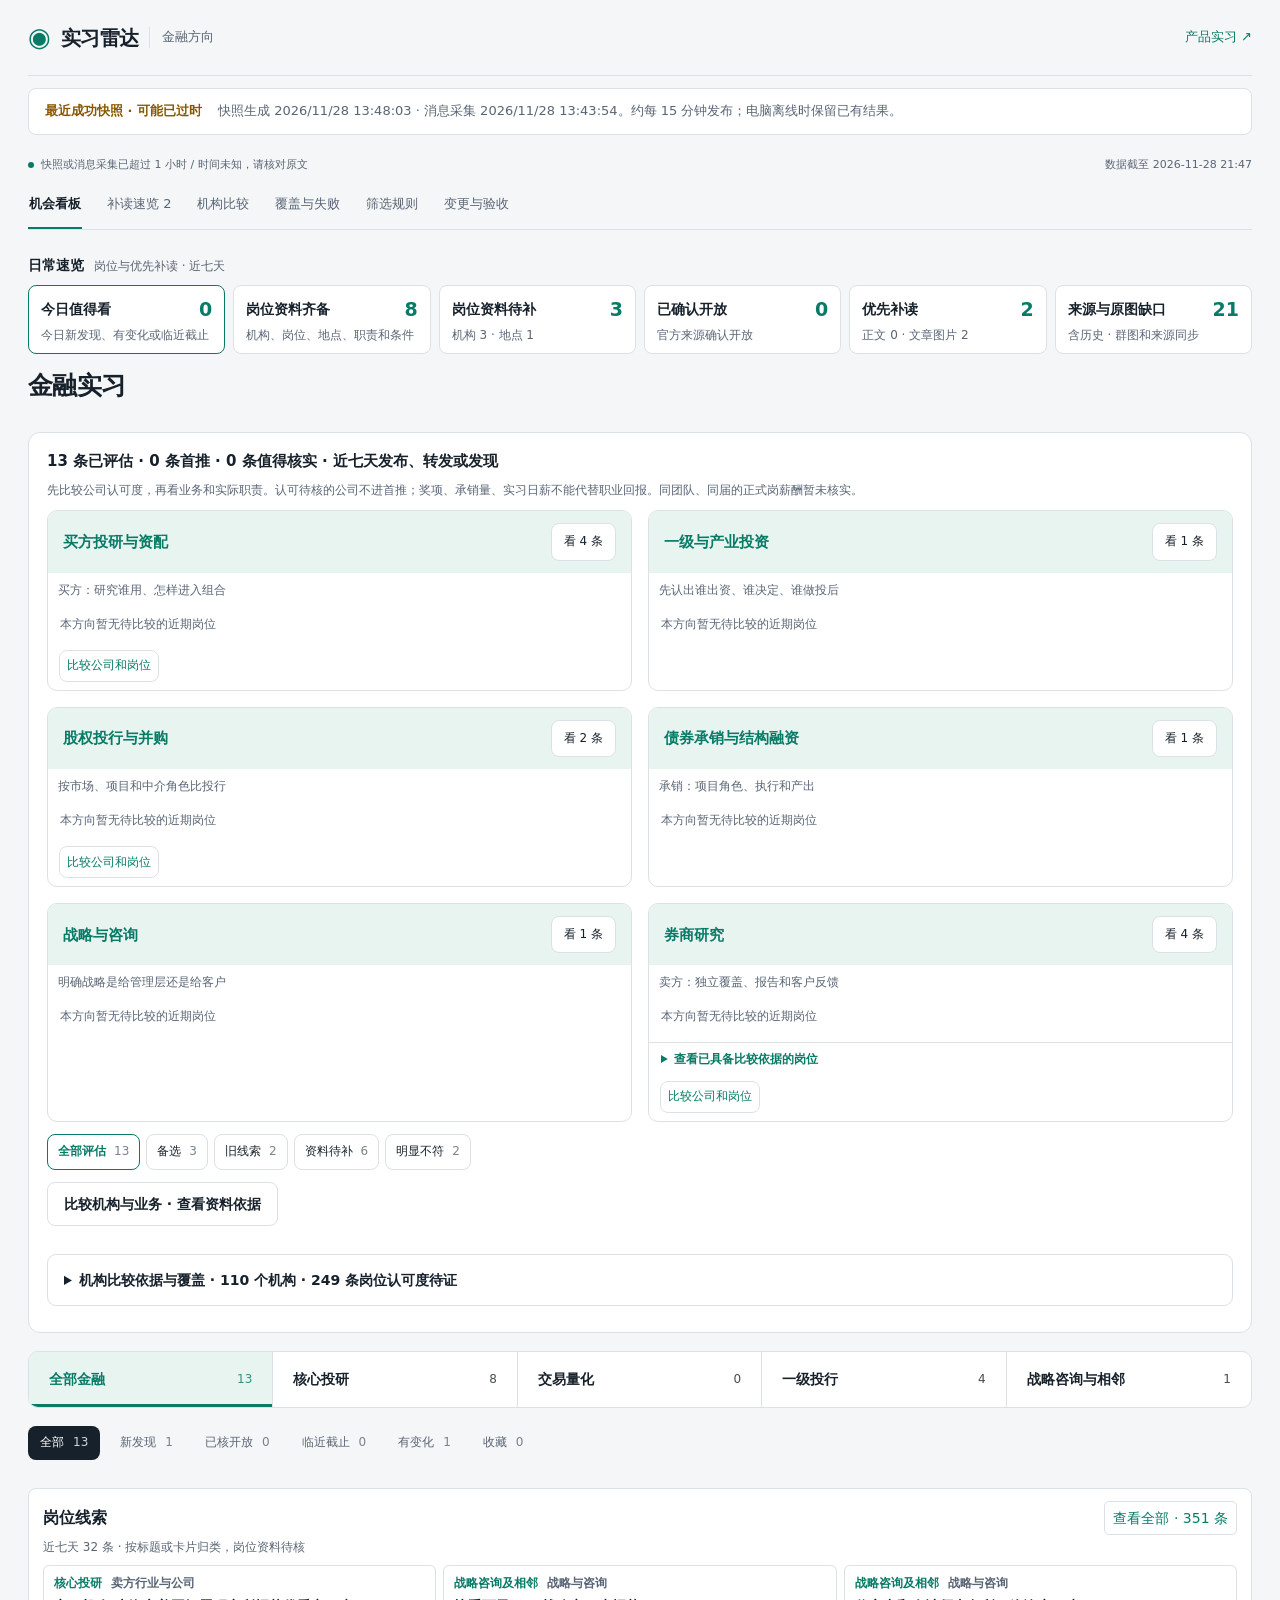
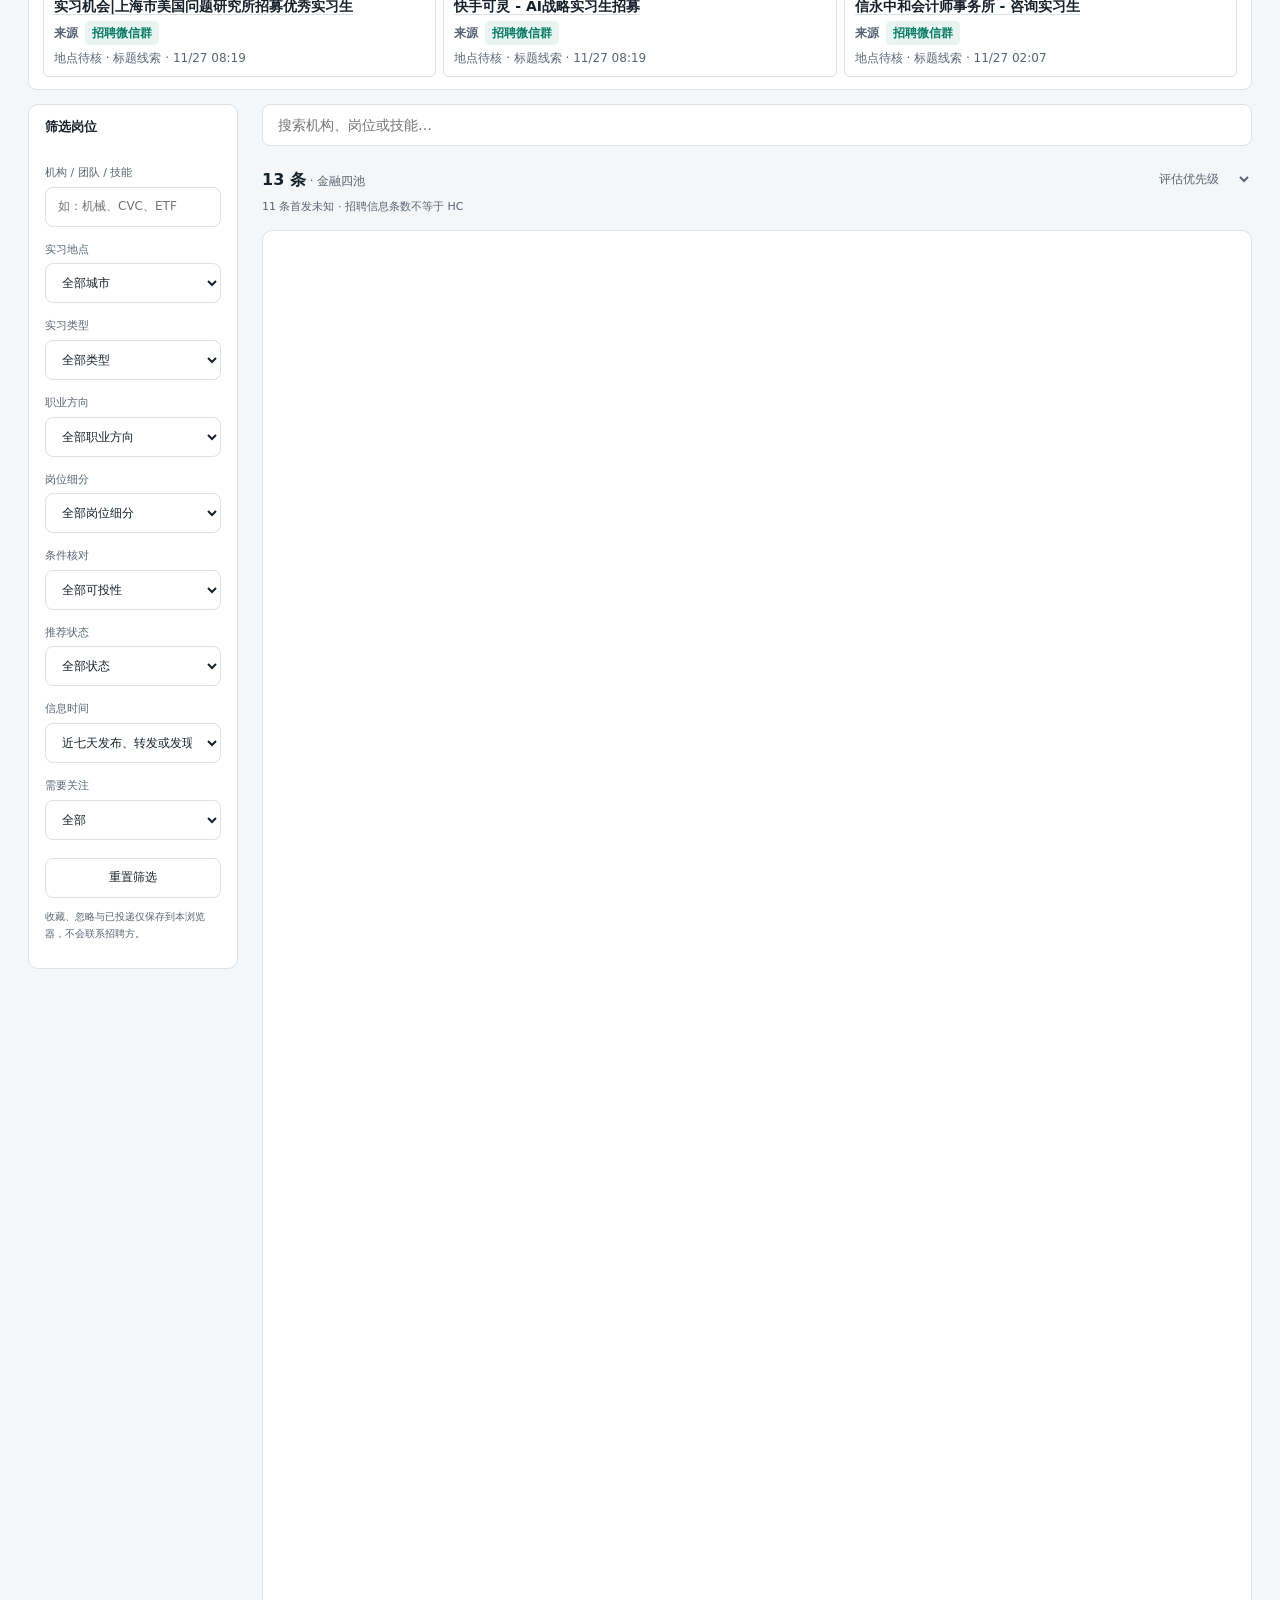
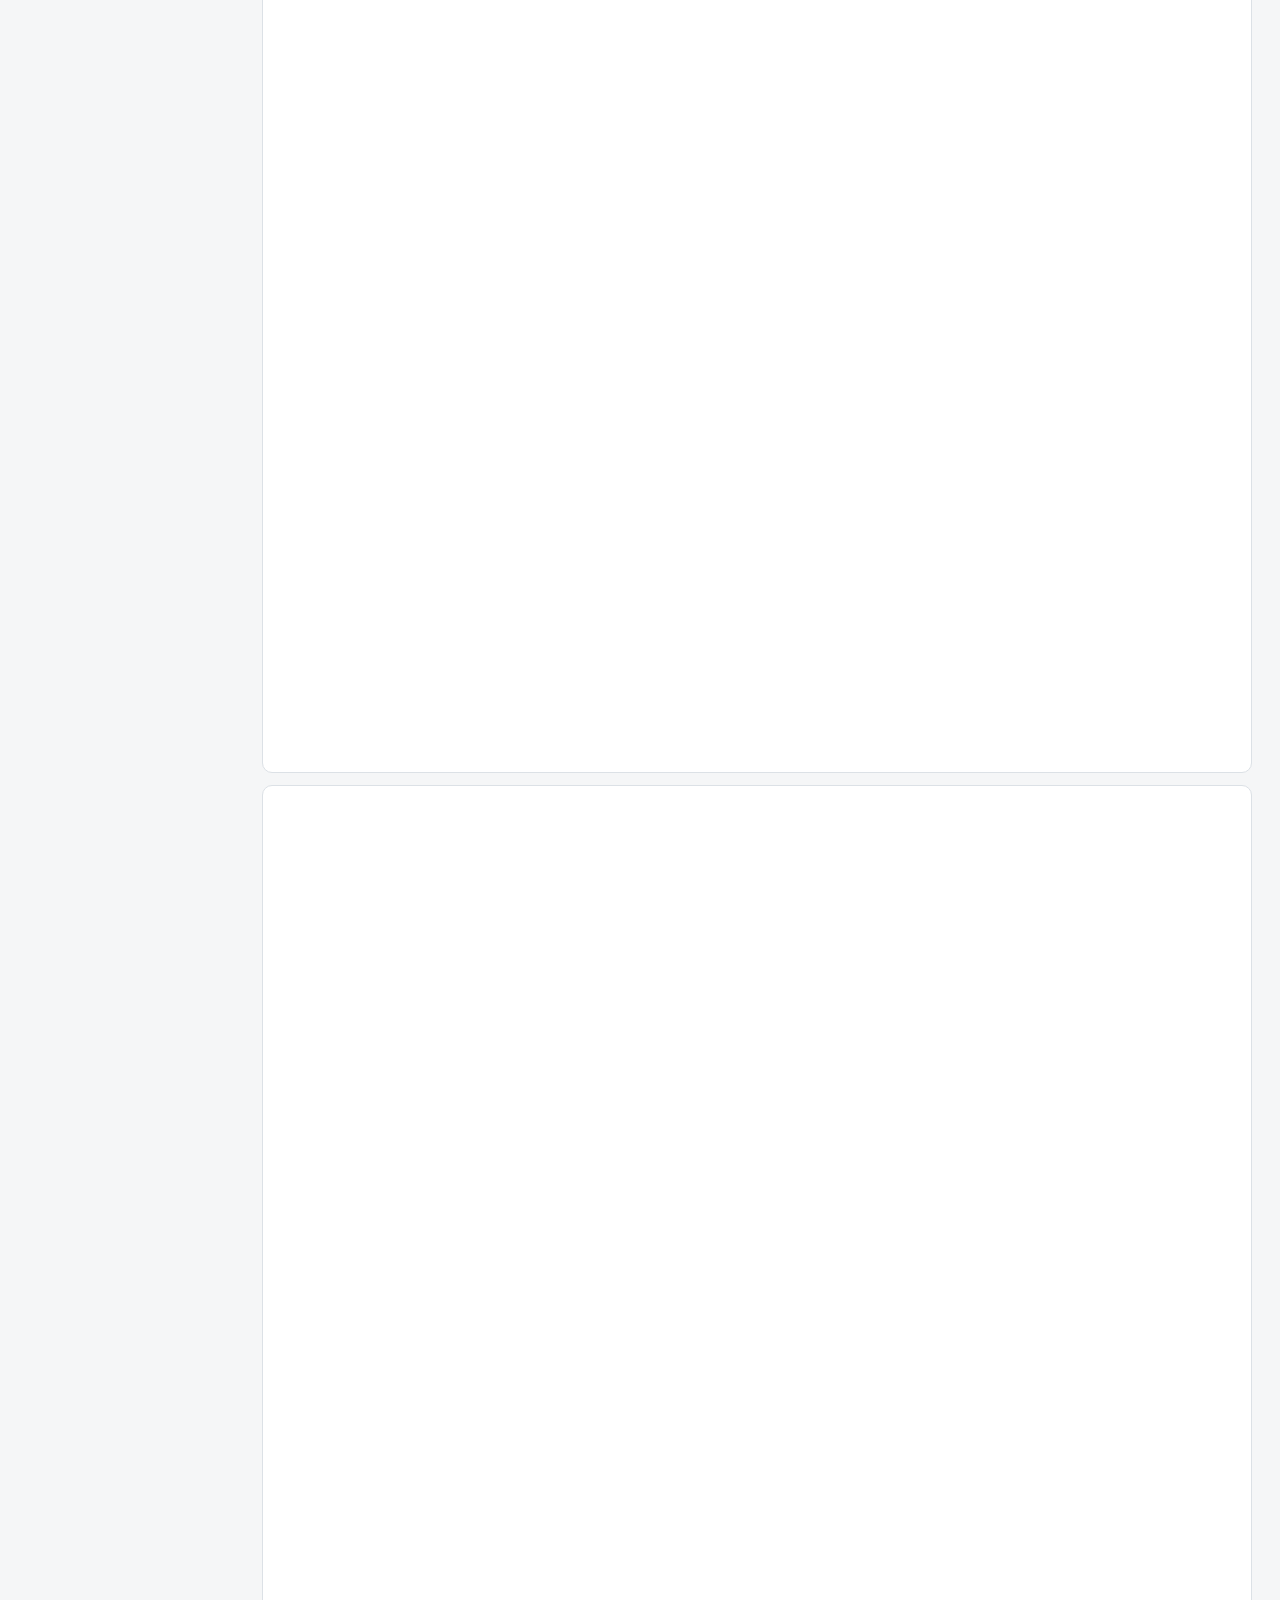
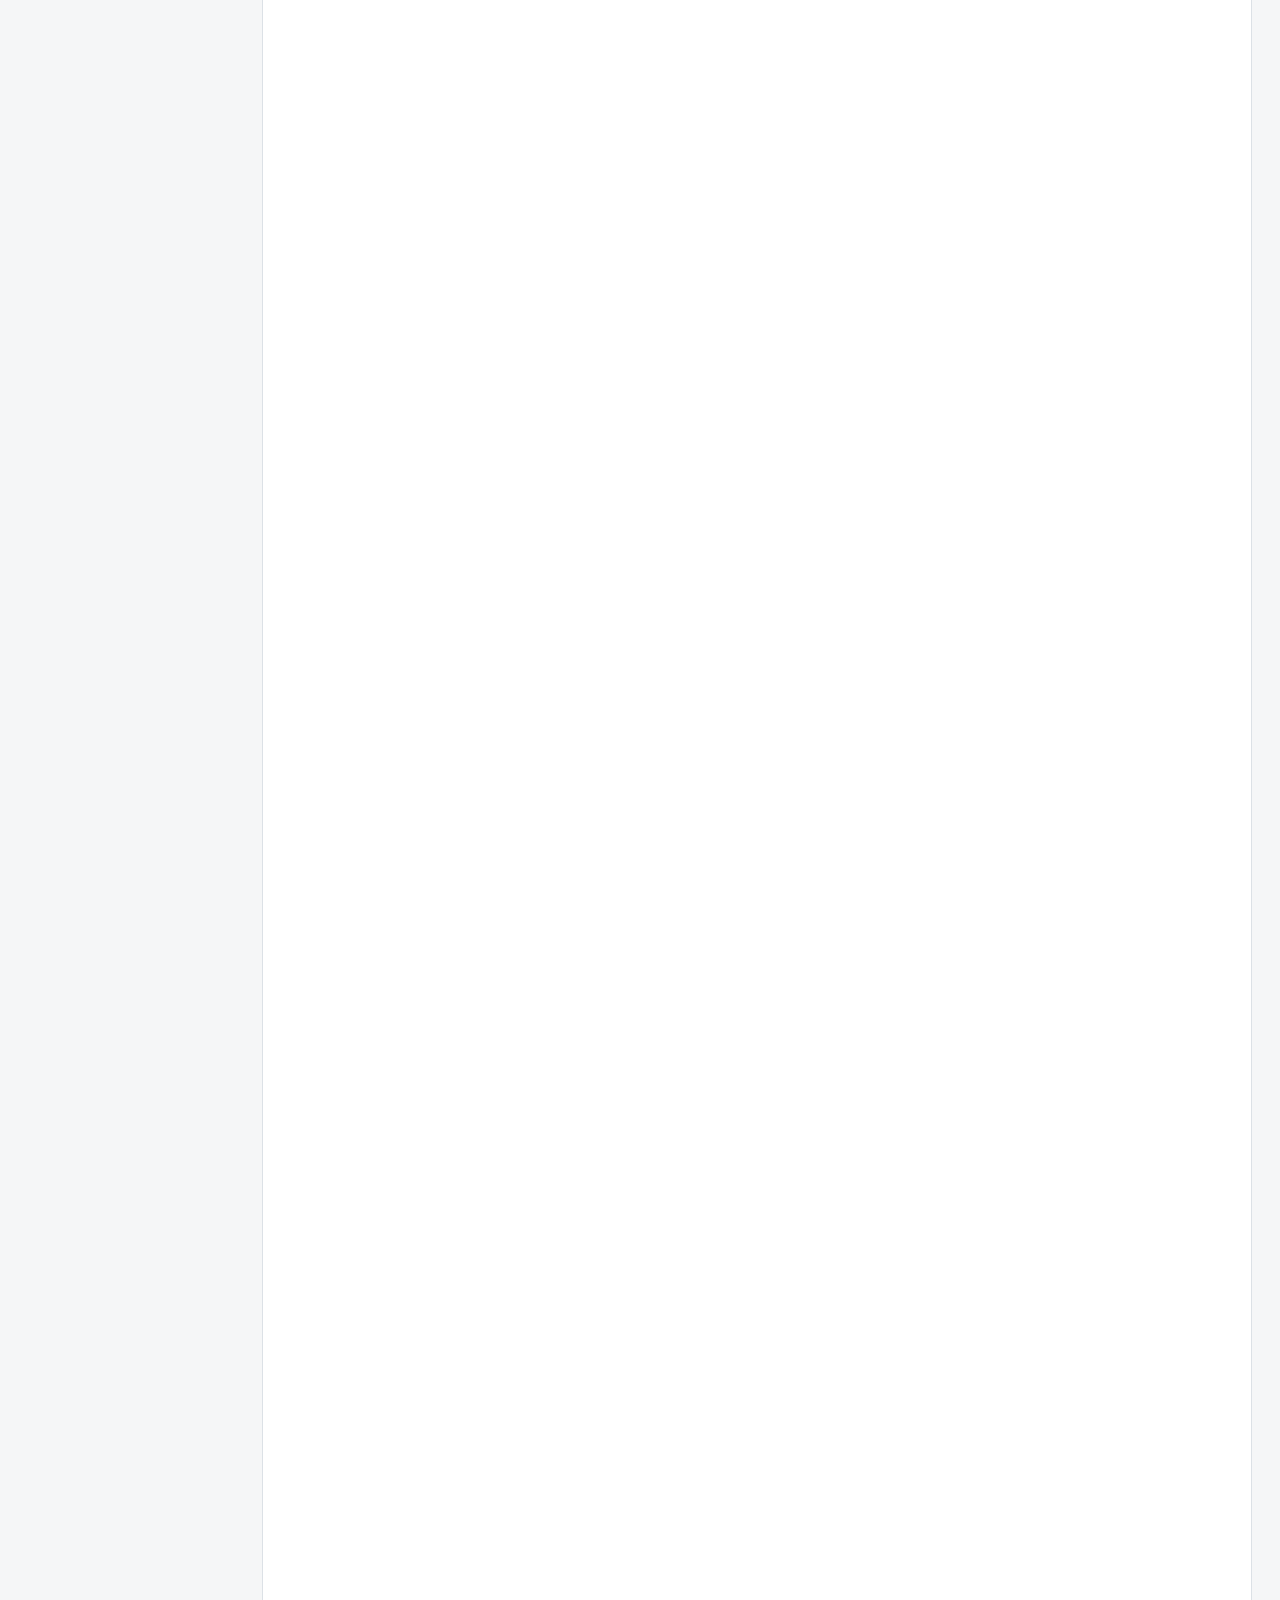
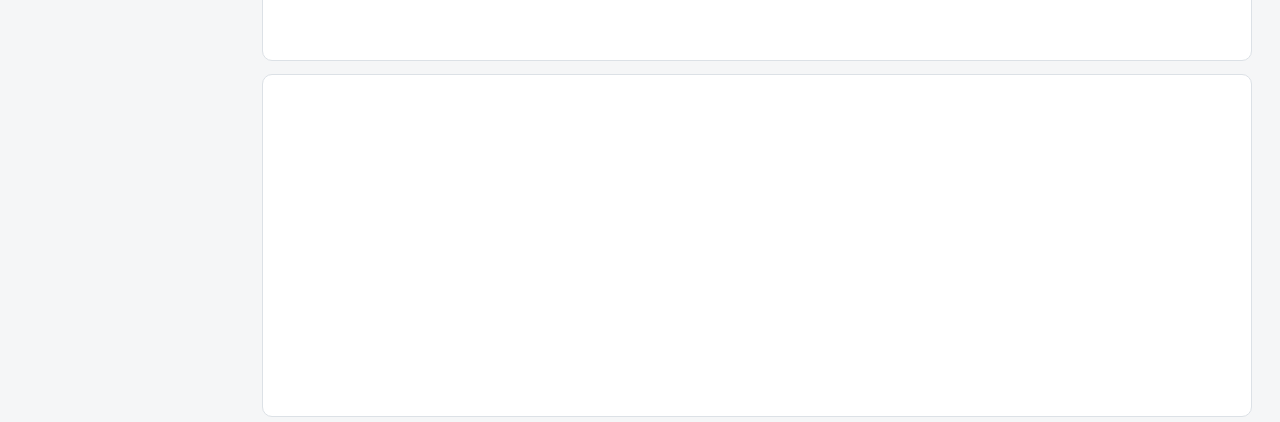
==== index.html @ c1f31ee8 "Publish recruitment snapshot 2026-11-28T21:48:03+08:00" ====
<!doctype html>
<html lang="zh-CN"><head><meta charset="utf-8"><meta name="viewport" content="width=device-width,initial-scale=1"><title>实习雷达 · 金融方向</title><link rel="stylesheet" href="./finance.css?v=career-method-20261119-3"><link rel="stylesheet" href="./reading-queue.css?v=daily-view-1"><script src="./reading-queue.js?v=daily-view-1"></script><script src="./finance.js?v=eb2f8731ae1c2bbd" defer></script><meta name="robots" content="noindex,nofollow"><meta name="referrer" content="no-referrer"><link rel="stylesheet" href="./publication.css"><script src="./publication.js"></script></head>
<body><a class="skip" href="#main">跳到岗位</a><div class="shell">
<header><div class="brand"><span class="radar-mark" aria-hidden="true">◉</span><h1>实习雷达</h1><span class="edition">金融方向</span></div><div class="actions"><a href="./product.html">产品实习 ↗</a><a id="mobile" hidden target="_blank" rel="noopener noreferrer">手机入口</a><button id="refresh" hidden disabled>更新岗位</button></div></header><aside class="publication-bar" id="publication-status" role="status">正在读取保存时间…</aside>
<div id="error" role="alert" hidden></div><div class="statusbar"><span id="status" role="status" aria-live="polite">正在读取…</span><span id="stamp"></span></div>
<nav class="views" aria-label="工作区"><button data-view="jobs" aria-pressed="true">机会看板</button><button data-view="unread" aria-pressed="false">补读速览 <span id="unread-count"></span></button><button data-view="research" aria-pressed="false">机构比较</button><button data-view="coverage" aria-pressed="false">覆盖与失败</button><button data-view="profile" aria-pressed="false">筛选规则</button><button data-view="acceptance" aria-pressed="false">变更与验收</button></nav>
<main id="main" tabindex="-1">
<nav id="decision-entry" class="rq-decisions" aria-label="岗位决策与补读"></nav>
<section id="unread" hidden><div id="reading-panel"></div></section>
<section id="jobs"><div class="page-heading"><div><h2>金融实习</h2></div></div><div id="pools" class="pools" aria-label="岗位池"></div><div id="inbox" class="inbox" aria-label="快捷查看"></div><div class="workspace"><details id="filter-panel" class="filter-panel"><summary>筛选岗位 <span id="filter-count">0</span></summary><aside aria-label="筛选岗位">
<label for="query">机构 / 团队 / 技能</label><input id="query" type="search" placeholder="如：机械、CVC、ETF">
<label for="city">实习地点</label><select id="city"><option value="">全部城市</option><option>北京</option><option>上海</option><option value="flexible">地点不限</option><option value="unknown">地点未知</option></select>
<label for="type">实习类型</label><select id="type"><option value="">全部类型</option></select>
<label for="direction">职业方向</label><select id="direction"><option value="">全部职业方向</option></select>
<label for="family">岗位细分</label><select id="family"><option value="">全部岗位细分</option></select>
<label for="eligibility">条件核对</label><select id="eligibility"><option value="">全部可投性</option><option>未知</option><option>满足</option><option>冲突</option></select>
<label for="bucket">推荐状态</label><select id="bucket"><option value="">全部状态</option><option>优先看</option><option>值得冲刺</option><option>待确认条件</option><option>备选</option><option>明显不符</option></select>
<label for="period">信息时间</label><select id="period"><option value="week">近七天发布、转发或发现</option><option value="published">近七天明确首发</option><option value="all">全部时间（含日期未知）</option></select>
<label for="focus">需要关注</label><select id="focus"><option value="">全部</option><option value="new_ready">今日首次取得投递证据</option><option value="open">已确认开放</option><option value="today">今日值得看</option><option value="ready">岗位资料齐备</option><option value="information_gaps">岗位资料待补</option><option value="new">新发现</option><option value="closing">7 天内截止</option><option value="changed">JD 实质变化</option><option value="saved">已收藏</option><option value="applied">已投递</option><option value="ignored">已忽略</option></select>
<button id="clear" class="wide">重置筛选</button><p class="hint">收藏、忽略与已投递仅保存到本浏览器，不会联系招聘方。</p></aside></details>
<div class="results"><div class="searchbar"><label class="sr-only" for="quick-query">搜索机构、岗位或技能</label><input id="quick-query" type="search" name="quick-query" autocomplete="off" placeholder="搜索机构、岗位或技能…"><button id="filters-toggle" aria-controls="filter-panel" aria-expanded="false">筛选</button></div><div class="resultbar"><span id="count" role="status" aria-live="polite"></span><label><span class="sr-only">排序</span><select id="sort"><option value="direction">方向优先</option><option value="evidence">经历证据优先</option><option value="deadline">截止优先</option><option value="discovered">最近发现</option></select></label></div><p id="date-note" class="hint"></p><div id="cards"></div></div></div></section>
<section id="research" hidden></section>
<section id="coverage" hidden><h2>岗位覆盖与来源覆盖，分别看</h2><p id="coverage-note" class="notice"></p><div id="coverage-stats" class="metricgrid"></div><h3>公开来源 · 每日读取与重试</h3><div id="source-table"></div><h3>自有微信 · 读取缺口</h3><div id="wechat-coverage"></div><h3>岗位与检索表达</h3><p class="hint">下表是支持的分类和组合检索模板；数量只代表已读 JD，模板存在不代表所有机构已完成检索。</p><div id="keyword-table"></div><h3>机构与行业覆盖边界</h3><div id="institution-list"></div></section>
<section id="profile" hidden><h2>筛选规则</h2><p class="notice">共享看板按岗位职责展示；请按自己的条件核对原始 JD。</p><div id="profile-content" hidden></div><ol id="rules"></ol></section>
<section id="acceptance" hidden><h2>已有功能与本次增量</h2><div id="diff-table"></div><h3>真实 JD 验收</h3><p class="hint">来源中的真实岗位用于分类验收；过期样例留作边界检查，不作为当前机会。届别冲突用明确标注的条件场景测试，不修改你的个人画像。</p><div id="acceptance-table"></div><h3>JD 变化记录</h3><div id="change-list"></div></section>
</main><footer>自动整理招聘信息 · 未读内容持续补齐 · 不自动投递。<a href="?view=coverage">查看来源与缺口</a></footer></div><dialog id="job-detail" aria-labelledby="detail-title"><div class="drawer-head"><span>岗位详情</span><button id="close-detail" aria-label="关闭岗位详情">关闭 ✕</button></div><div id="detail-content"></div></dialog><div id="toast" role="status" aria-live="polite" hidden></div></body></html>
---- finance.css ----
:root{color-scheme:light dark;--bg:#f5f6f7;--surface:#fff;--text:#17212b;--muted:#596575;--line:#dce1e6;--accent:#087b67;--soft:#e7f4ef;--warn:#8a5700;--warnbg:#fff4da;--focus:#176bba;--danger:#a13232}
*{box-sizing:border-box}body{margin:0;background:var(--bg);color:var(--text);font:14px/1.6 system-ui,-apple-system,"Segoe UI","Microsoft YaHei",sans-serif}a{color:var(--accent);text-underline-offset:3px}button,input,select{font:inherit;color:inherit;touch-action:manipulation}button,input,select{border:1px solid var(--line);background:var(--surface);border-radius:8px;min-height:40px;padding:8px 12px}button{cursor:pointer}button:hover,a:hover{color:var(--accent)}button:hover{border-color:var(--accent);background:var(--soft)}:focus-visible{outline:3px solid var(--focus);outline-offset:3px}[hidden]{display:none!important}.shell{padding:0 28px 24px;max-width:1800px;margin:auto}header{display:flex;align-items:center;justify-content:space-between;gap:16px;min-height:76px;border-bottom:1px solid var(--line)}.brand{display:flex;align-items:center;gap:10px;white-space:nowrap}.radar-mark{color:var(--accent);font-size:26px}h1{font-size:20px;letter-spacing:-.5px;margin:0}.edition{color:var(--muted);font-size:13px;border-left:1px solid var(--line);padding-left:12px}.actions{display:flex;align-items:center;gap:20px;font-size:13px}.actions a{text-decoration:none}.actions button{background:var(--text);color:var(--surface);border-color:var(--text)}button:disabled{cursor:wait;opacity:.6}.statusbar{display:flex;justify-content:space-between;gap:12px;padding:9px 0;color:var(--muted);font-size:11px;flex-wrap:wrap}.statusbar #status:before{content:"";display:inline-block;background:var(--accent);border-radius:50%;width:6px;height:6px;margin-right:7px}.views{display:flex;gap:24px;border-bottom:1px solid var(--line);margin-bottom:24px;overflow:auto}.views button{border:0;border-radius:0;border-bottom:2px solid transparent;background:transparent;padding:12px 1px;white-space:nowrap;color:var(--muted);font-size:13px}.views button[aria-pressed=true]{border-bottom-color:var(--accent);color:var(--text);font-weight:650}.page-heading{display:flex;align-items:center;justify-content:space-between;margin-bottom:22px}.page-heading h2{font-size:25px;letter-spacing:-.7px;margin:0 0 4px;text-wrap:balance}.page-heading p{margin:0;color:var(--muted);font-size:13px}.range-label{font-size:12px;color:var(--muted)}.pools{display:grid;grid-template-columns:repeat(4,1fr);gap:0;border:1px solid var(--line);border-radius:10px;overflow:hidden;background:var(--surface)}.pools button{display:flex;justify-content:space-between;align-items:center;gap:8px;border:0;border-right:1px solid var(--line);border-radius:0;padding:16px 20px;font-weight:600;position:relative;background:transparent}.pools button:last-child{border:0}.pools button[aria-pressed=true]{background:var(--soft);color:var(--accent);box-shadow:inset 0 -3px var(--accent)}.n{font-variant-numeric:tabular-nums;font-weight:500;font-size:12px;opacity:.8}.inbox{display:flex;align-items:center;gap:8px;padding:18px 0;overflow:auto}.quick-focus{border-color:transparent;background:transparent;min-height:34px;padding:6px 11px;display:flex;gap:9px;white-space:nowrap;font-size:12px;color:var(--muted)}.quick-focus[aria-pressed=true]{background:var(--text);color:var(--surface)}.workspace{display:grid;grid-template-columns:210px minmax(0,1fr);gap:24px;align-items:start}.filter-panel{border:1px solid var(--line);border-radius:10px;background:var(--surface);overflow:hidden}.filter-panel>summary{padding:12px 16px;font-weight:600;font-size:13px;cursor:pointer;list-style:none;display:flex;justify-content:space-between}.filter-panel>summary span{background:var(--bg);border-radius:4px;min-width:20px;text-align:center;color:var(--muted)}.filter-panel>aside{padding:0 16px 16px}aside label{display:block;font-size:11px;color:var(--muted);margin:14px 0 5px}aside select,aside input,.wide{width:100%;min-width:0;font-size:12px}aside .wide{margin-top:18px}aside .hint{font-size:10px}.searchbar{display:flex;gap:8px;margin-bottom:16px}.searchbar input{flex:1;min-width:0;height:42px;background:var(--surface);padding-left:15px}.searchbar button{display:none}.resultbar{display:flex;justify-content:space-between;align-items:center;gap:8px;font-size:12px;color:var(--muted)}#count strong{font-size:16px;color:var(--text);font-weight:650}#sort{background:transparent;border:0;font-size:12px;padding:5px;min-height:34px;max-width:160px}.hint{font-size:11px;color:var(--muted);line-height:1.7}#date-note{margin:2px 0 13px}.card{border:1px solid var(--line);border-radius:10px;background:var(--surface);margin-bottom:12px;padding:20px 22px;content-visibility:auto;contain-intrinsic-size:auto 240px}.cardhead{display:flex;justify-content:space-between;align-items:start;gap:20px}.card-title{min-width:0}.company{font-size:12px;color:var(--muted);margin:0 0 3px}.job-title{font-weight:650;font-size:18px;line-height:1.5;text-align:left;border:0;background:transparent;padding:0;min-height:28px;overflow-wrap:anywhere;border-radius:2px}.job-title:hover{background:transparent;text-decoration:underline;text-underline-offset:4px}.badge{font-size:11px;font-weight:500;padding:4px 8px;line-height:1.5;display:inline-block;border-radius:5px;white-space:nowrap;background:var(--bg);color:var(--muted)}.warning{background:var(--warnbg);color:var(--warn)}.positive{color:var(--accent);background:var(--soft)}.conflict{color:var(--danger)}.facts{display:flex;gap:6px 16px;flex-wrap:wrap;font-size:11px;margin:9px 0 14px;color:var(--muted)}.facts .place{color:var(--text);font-weight:600}.facts b{font-weight:500;color:var(--text)}.decision-line{display:flex;gap:12px;align-items:baseline;margin:7px 0}.line-label{font-size:10px;white-space:nowrap;flex:0 0 32px;font-weight:600;color:var(--accent)}.decision-line p{margin:0;font-size:12px;line-height:1.75;display:-webkit-box;-webkit-line-clamp:2;-webkit-box-orient:vertical;overflow:hidden}.decision-line.gate .line-label{color:var(--muted)}.barrier{color:var(--muted)}.card-bottom{display:flex;align-items:center;justify-content:space-between;gap:12px;border-top:1px solid var(--line);margin-top:15px;padding-top:11px}.signals{display:flex;align-items:center;flex-wrap:wrap;gap:6px 12px;font-size:10px}.new-dot{color:var(--accent)}.new-dot:before{content:"";width:5px;height:5px;display:inline-block;background:var(--accent);margin-right:5px;border-radius:50%}.deadline{color:var(--warn)}.muted{color:var(--muted)}.cardactions{display:flex;align-items:center;gap:8px;flex-wrap:wrap;flex-shrink:0}.cardactions button{font-size:12px;min-height:34px;padding:5px 12px}.primary{background:var(--accent);color:var(--surface);border-color:var(--accent)}.primary:hover{background:var(--accent);color:var(--surface);filter:brightness(.94)}.feedback[aria-pressed=true]{background:var(--soft);color:var(--accent);border-color:var(--accent)}.empty{padding:40px 24px;text-align:center;border:1px dashed var(--line);border-radius:10px;color:var(--muted)}.empty h3{color:var(--text);margin-top:0}.empty button{margin-top:10px}.tablewrap{overflow:auto;max-width:100%;border:1px solid var(--line);border-radius:8px;background:var(--surface)}table{border-collapse:collapse;width:100%;font-size:12px;min-width:640px}th,td{text-align:left;vertical-align:top;border-bottom:1px solid var(--line);padding:11px 13px;max-width:460px;overflow-wrap:anywhere}th{font-weight:600;color:var(--muted);background:var(--bg);white-space:nowrap}tr:last-child td{border-bottom:0}#coverage,#profile,#acceptance{padding-bottom:20px}section>h2{font-size:22px;margin-top:0}h3{font-size:14px;margin:24px 0 10px}.notice{background:var(--warnbg);color:var(--warn);padding:12px 14px;border-radius:7px;font-size:12px}.metricgrid{display:grid;grid-template-columns:repeat(4,1fr);gap:12px;margin:20px 0}.metric{background:var(--surface);border:1px solid var(--line);padding:16px;border-radius:8px}.metric b{display:block;font-size:26px;font-variant-numeric:tabular-nums}.metric span{font-size:12px;color:var(--muted)}footer{display:flex;justify-content:space-between;font-size:11px;color:var(--muted);padding:18px 0;margin-top:24px;border-top:1px solid var(--line);gap:10px;flex-wrap:wrap}#error{display:flex;align-items:center;justify-content:space-between;gap:10px;font-size:12px;color:var(--danger);border:1px solid var(--danger);border-radius:8px;padding:12px 16px;margin:12px 0}#toast{position:fixed;left:50%;bottom:max(24px,env(safe-area-inset-bottom));transform:translateX(-50%);background:var(--text);color:var(--surface);border-radius:9px;padding:13px 17px;display:flex;align-items:center;gap:16px;max-width:calc(100vw - 32px);width:max-content;font-size:13px;z-index:100;box-shadow:0 6px 24px #0002}#toast button{background:transparent;color:inherit;border-color:currentColor;min-height:30px;font-size:12px;padding:4px 8px;white-space:nowrap}.skip{position:fixed;top:-100px;left:16px;padding:12px;background:var(--surface);z-index:150}.skip:focus{top:10px}.sr-only{position:absolute;width:1px;height:1px;padding:0;margin:-1px;overflow:hidden;clip:rect(0,0,0,0);white-space:nowrap;border:0}dialog{position:fixed;inset:0 0 0 auto;margin:0;border:0;border-left:1px solid var(--line);background:var(--surface);color:var(--text);width:min(860px,92vw);height:100dvh;max-height:100dvh;padding:0;max-width:100vw;overscroll-behavior:contain}dialog::backdrop{background:#10182066;backdrop-filter:blur(2px)}.drawer-head{position:sticky;top:0;background:var(--surface);border-bottom:1px solid var(--line);display:flex;align-items:center;justify-content:space-between;padding:14px 28px;z-index:2;font-size:12px;color:var(--muted)}.drawer-head button{min-height:34px;font-size:12px}#detail-content{padding:24px 28px 60px;overflow-wrap:anywhere}.detail-intro h2{font-size:23px;line-height:1.5;margin:4px 0 12px}.detail-why{font-size:14px;line-height:1.85}.apply-box{border:1px solid var(--line);border-radius:8px;padding:16px;margin:20px 0}.apply-box h3{margin:0 0 10px}.apply-box .cardactions{margin-top:15px}.email-row{display:flex;align-items:center;justify-content:space-between;gap:12px;margin:8px 0}.email-row span{overflow-wrap:anywhere;min-width:0}.email-row button{white-space:nowrap;font-size:11px;min-height:32px}.detail-facts{display:grid;grid-template-columns:1fr 1fr;gap:12px}.detailgrid{display:grid;grid-template-columns:minmax(0,1fr);gap:20px}.detailgrid>div{min-width:0}.detailgrid h3{border-bottom:1px solid var(--line);padding-bottom:8px}.detailgrid p{font-size:12px}.quote{padding:6px 12px;border-left:2px solid var(--line);color:var(--muted);font-size:12px}.jd,#detail-content>details{border-top:1px solid var(--line);margin-top:24px;padding-top:16px}summary{cursor:pointer;min-height:30px;font-weight:600}pre{white-space:pre-wrap;overflow-wrap:anywhere;font-size:13px;line-height:1.9;padding:16px;background:var(--bg);border-radius:8px;max-height:520px;overflow:auto;font-family:inherit}ol{padding-left:22px}li{margin:10px 0}#profile-content{max-width:1000px}#change-list .card{font-size:12px}#acceptance-table td:first-child{min-width:140px}
@media(min-width:801px){.filter-panel:not([open])>aside{display:block}.filter-panel>summary{pointer-events:none}#filter-count{display:none}}
@media(prefers-color-scheme:dark){:root{--bg:#14181c;--surface:#1c2228;--text:#e6ebef;--muted:#a9b5c0;--line:#37414b;--accent:#79d4bb;--soft:#203b33;--warn:#f3cc81;--warnbg:#3b3020;--focus:#8fc5ff;--danger:#ffaaa6}.primary{color:var(--bg)}.primary:hover{color:var(--bg)}}
@media(max-width:800px){.shell{padding:0 16px 16px}header{min-height:66px;gap:8px}.brand{gap:7px}.radar-mark{font-size:22px}h1{font-size:18px}.edition{font-size:11px;padding-left:7px}.actions{gap:8px}.actions a{font-size:10px}.actions button{font-size:11px;padding:6px 9px;min-height:34px}#mobile{display:none!important}.statusbar{font-size:10px;padding:9px 0;gap:3px}#stamp{display:none}.views{margin-bottom:20px;gap:22px}.views button{font-size:11px;padding:10px 0}.page-heading{margin-bottom:18px}.page-heading h2{font-size:21px}.page-heading p{font-size:11px}.range-label{display:none}.pools{grid-template-columns:1fr 1fr;gap:1px;background:var(--line)}.pools button{background:var(--surface);font-size:12px;padding:12px 13px;border:0;min-height:46px}.pools button[aria-pressed=true]{box-shadow:inset 3px 0 var(--accent)}.inbox{gap:3px;padding:13px 0}.quick-focus{font-size:11px;gap:6px;padding:6px 8px}.quick-focus .n{font-size:10px}.workspace{display:flex;flex-direction:column;gap:0}.results{order:0;width:100%;min-width:0}.filter-panel{order:-1;width:100%;margin-bottom:12px}.filter-panel:not([open]){display:none}.filter-panel>aside{display:grid;grid-template-columns:1fr 1fr;gap:4px 12px}.filter-panel aside label{align-self:center}.filter-panel aside .hint,.filter-panel aside .wide{grid-column:1/-1}.searchbar{margin-bottom:9px}.searchbar input{font-size:12px;height:40px}.searchbar button{display:block;font-size:12px;white-space:nowrap}.resultbar{font-size:11px}#count strong{font-size:14px}#sort{font-size:11px}#date-note{font-size:10px;margin:2px 0 11px}.card{padding:16px;margin-bottom:10px;contain-intrinsic-size:auto 280px}.cardhead{gap:10px}.job-title{font-size:16px;min-height:28px}.company{font-size:11px}.badge{font-size:10px;padding:3px 6px;flex-shrink:0}.facts{gap:4px 12px;margin:8px 0 12px;font-size:10px}.decision-line{gap:8px;margin:6px 0}.decision-line p{font-size:11px}.line-label{font-size:10px;flex-basis:30px}.card-bottom{gap:9px;flex-wrap:wrap;padding-top:10px;margin-top:12px}.signals{font-size:9px;gap:4px 8px;max-width:100%}.cardactions{gap:6px}.cardactions button{min-height:34px;font-size:11px;padding:5px 10px}.card-bottom>.cardactions{margin-left:auto}.metricgrid{grid-template-columns:1fr 1fr}.metric{padding:12px}.metric b{font-size:22px}.metric span{font-size:10px}dialog{width:100vw}.drawer-head{padding:12px 16px}#detail-content{padding:20px 16px 70px}.detail-intro h2{font-size:21px}.detail-why{font-size:13px}.detail-facts{gap:12px;font-size:11px}.apply-box{padding:13px}.email-row{font-size:12px}pre{font-size:12px}#toast{font-size:12px;gap:9px;bottom:16px;padding:11px 13px}.notice{font-size:11px}footer{font-size:10px}#error{padding:12px;font-size:11px}}
@media(prefers-reduced-motion:reduce){*{scroll-behavior:auto!important}}

.personal-picks{
  background:var(--surface);
  border:1px solid var(--line);
  border-radius:12px;
  margin-bottom:18px;
  padding:16px 18px;
}
.pools{grid-template-columns:repeat(5,minmax(0,1fr))}
.priority-summary{font-size:15px;font-weight:700;margin-bottom:8px}
.career-pay-note{margin:0 0 10px;font-size:12px;color:var(--muted)}
.career-shortlist{display:grid;grid-template-columns:repeat(2,minmax(0,1fr));gap:10px;margin:0 0 12px}
.career-list{border:1px solid var(--line);border-radius:8px;min-width:0;overflow-wrap:anywhere}
.career-heading{display:flex;align-items:center;justify-content:space-between;gap:8px;padding:4px 8px 4px 12px;background:var(--soft);border-radius:7px 7px 0 0}
.career-list h3{font-size:13px;margin:0;color:var(--accent)}
.career-filter{font-size:12px;min-height:32px;white-space:nowrap}
.career-filter[aria-pressed=true]{color:var(--accent);border-color:var(--accent)}
.career-entry{padding:8px 12px;border-top:1px solid var(--line)}
.career-entry .rq-job-sources{margin:2px 0 4px}
.career-lead-label{margin:0 0 4px;font-size:12px;font-weight:650;color:var(--muted)}
.career-job{display:block;text-align:left;min-height:28px;padding:1px 0;border:0;border-radius:2px;background:transparent;font-weight:650}
.career-job:hover{background:transparent;text-decoration:underline;text-underline-offset:3px}
.career-employer,.career-duty,.career-check,.career-opening,.career-empty{font-size:12px;margin:0}
.career-duty{display:-webkit-box;-webkit-box-orient:vertical;-webkit-line-clamp:2;overflow:hidden}
.career-employer,.career-check,.career-opening,.career-empty{color:var(--muted)}
.career-empty{padding:12px}
.career-more{border-top:1px solid var(--line);font-size:12px}
.career-more summary{padding:7px 12px;cursor:pointer;color:var(--accent)}
.career-business{font-size:12px;margin:3px 0;color:var(--muted)}
.career-platform{display:flex;flex-wrap:wrap;align-items:center;gap:4px 7px;margin:3px 0;color:var(--muted);font-size:12px}
.platform-grade{display:inline-flex;align-items:center;white-space:nowrap;padding:1px 6px;border:1px solid var(--line);border-radius:5px;font-weight:650}
.platform-grade[data-platform-grade="2"],.platform-grade[data-platform-grade="3"]{background:var(--soft);color:var(--accent)}
.platform-grade[data-platform-grade="3"]{border-color:currentColor}
.platform-scope{min-width:0}
.career-compare-toggle{display:block;margin:4px 11px 8px;padding:4px 7px;font-size:12px;min-height:32px;color:var(--accent)}
.career-peer{margin:0 0 14px;padding:12px;border:1px solid var(--line);border-radius:8px;overflow-wrap:anywhere}
.career-peer-heading,.career-peer-grid{display:grid;grid-template-columns:repeat(2,minmax(0,1fr));gap:10px}
.career-peer-heading{grid-template-columns:minmax(0,1fr) auto;align-items:center}
.career-peer-heading h3,.career-peer-card h4{margin:0;font-size:14px}
.career-peer-method{color:var(--muted);font-size:12px;margin:6px 0}
.career-peer-select{display:grid;gap:4px;font-size:12px;color:var(--muted);min-width:0}
.career-peer-select select{width:100%;min-width:0;min-height:38px}
.career-peer-verdict{padding:8px 10px;background:var(--soft);border-left:3px solid var(--accent);font-size:13px;margin:10px 0 6px}
.career-peer-verdict p{margin:0}
.career-peer-verdict p+p{margin-top:5px}
.career-peer-verdict strong{display:inline-block;margin-right:8px}
.career-peer-card{padding:10px;border:1px solid var(--line);border-radius:7px;min-width:0}
.career-peer-facts{display:grid;grid-template-columns:auto minmax(0,1fr);font-size:12px;gap:0 10px;margin:6px 0 0}
.career-peer-facts dt,.career-peer-facts dd{border-top:1px solid var(--line);padding:5px 0;margin:0}
.career-peer-facts dt{color:var(--muted);font-weight:650}
.career-peer-sources{padding-left:16px;margin:0}
.career-role-method{margin-top:.4rem;overflow-wrap:anywhere}
.career-role-method summary{cursor:pointer}
.career-role-method p{margin:.35rem 0}
.career-direction-method{margin:8px 10px 4px;color:var(--muted);font-size:12px;line-height:1.5}
.career-track-method p,.career-track-method ul{margin:6px 0;font-size:12px;line-height:1.5}
.career-track-method ul{padding-inline-start:18px}
.career-reference{margin-top:4px}
@media(min-width:1100px){.career-shortlist{grid-template-columns:repeat(3,minmax(0,1fr))}}
@media(max-width:700px){.career-shortlist,.career-peer-grid{grid-template-columns:minmax(0,1fr)}.career-job,.career-compare-toggle{min-height:40px}}
.priority-filters{display:flex;flex-wrap:wrap;gap:6px}
.priority-filter{
  display:flex;align-items:center;gap:8px;
  min-height:36px;padding:6px 10px;font-size:12px;
}
.priority-filter .n{color:var(--muted);font-variant-numeric:tabular-nums}
.priority-filter[aria-pressed=true]{border-color:var(--accent);color:var(--accent);font-weight:700}
.product-suggestions{margin-top:8px;font-size:12px;color:var(--muted)}
.product-suggestions summary{display:list-item;padding:5px 0;width:fit-content}
.product-suggestion-list{margin:0;padding-left:20px}
.product-suggestion-list span{display:block;margin-top:3px}
.finance-priority{border:1px solid var(--line);border-radius:10px;margin:20px 0;background:var(--surface)}
.finance-priority h3{margin:0;padding:13px 16px;background:var(--bg);border-radius:10px 10px 0 0}
.priority-rows{margin:0;padding:0 16px}
.priority-row{display:grid;grid-template-columns:7.5rem minmax(0,1fr);gap:12px;padding:13px 0;border-top:1px solid var(--line)}
.priority-row dt{color:var(--muted);font-weight:650;font-size:12px}
.priority-row dd{margin:0;min-width:0;font-size:13px}
.priority-row p{margin:0 0 4px}
.priority-row p:last-child{margin-bottom:0}
.priority-lead{font-weight:650}
.priority-row blockquote{margin:7px 0 0;padding:3px 10px;line-height:1.65}
@media(max-width:800px){
  .personal-picks{padding:12px}
  .pools{grid-template-columns:repeat(2,minmax(0,1fr))}
  .pools button:first-child{grid-column:1/-1}
  .priority-filter{min-height:40px}
  .priority-row{grid-template-columns:minmax(0,1fr);gap:4px}
}

/* Company, business and role remain separate, legible judgments. */
.career-shortlist{grid-template-columns:repeat(2,minmax(0,1fr));gap:16px}
.career-list{border-radius:10px;overflow:hidden}.career-heading{padding:12px 15px}.career-heading h3{font-size:15px}.career-entry{padding:14px 15px}.career-job{font-size:15px;line-height:1.55}.career-employer,.career-duty,.career-check{font-size:13px;line-height:1.7}
.company-business-role{display:grid;grid-template-columns:repeat(3,minmax(0,1fr));gap:8px;margin:12px 0;align-items:stretch}
.value-pillar{display:flex;flex-direction:column;gap:4px;padding:8px 10px;border:1px solid var(--line);border-radius:6px;background:var(--bg);min-width:0}.value-label{font-size:11px;color:var(--muted)}.value-pillar strong{font-size:13px;line-height:1.5;overflow-wrap:anywhere}.value-pillar[data-value-grade="0"] strong,.value-pillar[data-value-grade="1"] strong{color:var(--warn)}
.company-comparison-method{margin:16px 0 10px;border:1px solid var(--line);border-radius:9px;background:var(--surface)}.company-comparison-method>summary{padding:14px 16px;font-weight:650;cursor:pointer}.company-method-content{padding:0 16px 16px;font-size:14px;line-height:1.75}.comparison-order{padding-left:22px}.comparison-order li{margin:8px 0}.company-route-grid{display:grid;grid-template-columns:repeat(2,minmax(0,1fr));gap:10px;margin:15px 0}.company-route{padding:12px;border:1px solid var(--line);border-radius:6px}.company-route summary{font-weight:650;cursor:pointer}.company-route p{margin:9px 0}.research-limit{color:var(--muted);font-size:12px}.company-coverage-table .tablewrap{max-height:600px;overflow:auto}.company-coverage-table table{min-width:900px;font-size:13px;line-height:1.65}.company-coverage-table th{position:sticky;top:0;background:var(--surface);z-index:1}.company-coverage-table td{vertical-align:top;min-width:130px}.company-coverage-table td:nth-child(2),.company-coverage-table td:nth-child(4){min-width:240px}.company-coverage-table p{margin:6px 0}.company-evidence p{margin:6px 0}.career-peer-facts{line-height:1.7}.career-peer-card .company-business-role{grid-template-columns:repeat(3,minmax(0,1fr))}
@media(max-width:800px){.career-shortlist,.company-route-grid{grid-template-columns:minmax(0,1fr)}.career-entry{padding:12px}.company-business-role{gap:5px}.value-pillar{padding:7px}.company-method-content{padding:0 12px 12px}}

/* Company research uses the existing system theme and semantic card styles. */
.institution-open{margin:12px 0;padding:10px 16px;font-weight:650}
#research{padding-bottom:24px;min-width:0}
.institution-metrics{display:grid;grid-template-columns:repeat(4,minmax(0,1fr));gap:12px;margin:18px 0}
.institution-metrics>div{display:flex;flex-direction:column;gap:5px;border:1px solid color-mix(in srgb,currentColor 18%,transparent);border-radius:8px;padding:14px 16px}
.institution-metrics strong{font-size:26px;line-height:1.2;font-variant-numeric:tabular-nums}
.institution-metrics span{font-size:14px}
.institution-boundary{padding:14px 0;line-height:1.7;border-block:1px solid color-mix(in srgb,currentColor 18%,transparent)}
.institution-compare-section{margin:22px 0 30px}
.institution-compare-controls{display:grid;grid-template-columns:1fr 1fr;gap:16px;max-width:100%}
.institution-compare-controls label,.institution-filters label{display:flex;flex-direction:column;gap:8px;font-size:14px;min-width:0}
.institution-compare-controls select,.institution-filters select,.institution-filters input{width:100%;min-width:0;font-size:14px;min-height:40px}
.institution-comparison-result{font-weight:600;line-height:1.8;margin:16px 0}
.institution-compare-grid,.institution-results{display:grid;grid-template-columns:repeat(2,minmax(0,1fr));gap:16px}
.institution-filters{display:grid;grid-template-columns:minmax(220px,2fr) minmax(180px,1fr) minmax(180px,1fr) auto;gap:12px;align-items:end;margin:24px 0 12px}
.institution-filters button{min-height:40px}
.institution-card{min-width:0;margin:0!important;padding:20px!important}
.institution-card-head{display:flex;align-items:start;justify-content:space-between;gap:12px}
.institution-card h3{font-size:18px;margin:0;line-height:1.5;overflow-wrap:anywhere}
.institution-card p{font-size:14px;line-height:1.8;margin:9px 0;overflow-wrap:anywhere}
.institution-market{font-weight:600}.institution-verdict{line-height:1.9!important}
.institution-caveat{border-left:3px solid color-mix(in srgb,currentColor 25%,transparent);padding:2px 0 2px 12px;margin:14px 0}
.institution-caveat strong{font-size:14px}
.institution-evidence{padding-top:12px;border-top:1px solid color-mix(in srgb,currentColor 16%,transparent)}
.institution-evidence summary,.institution-perspective summary{cursor:pointer;line-height:1.7;min-height:32px;font-weight:600}
.institution-claim{padding:12px 0;border-bottom:1px solid color-mix(in srgb,currentColor 14%,transparent)}
.institution-source{margin:10px 0;overflow-wrap:anywhere}
.institution-source a{font-weight:600}.institution-source .muted{font-size:13px}
.institution-actions{display:flex;flex-wrap:wrap;gap:10px;margin-top:14px}
.institution-perspectives{margin-top:36px;max-width:100%}
.institution-perspective{padding:14px 0;border-top:1px solid color-mix(in srgb,currentColor 18%,transparent)}
.institution-perspective p{max-width:100ch;line-height:1.8;font-size:14px}
@media(min-width:1600px){.institution-results{grid-template-columns:repeat(3,minmax(0,1fr))}}
@media(max-width:800px){.institution-metrics{grid-template-columns:repeat(2,minmax(0,1fr));gap:8px}.institution-compare-controls,.institution-compare-grid,.institution-results{grid-template-columns:1fr}.institution-filters{grid-template-columns:1fr 1fr}.institution-filters label:first-child{grid-column:1/-1}.institution-card{padding:16px!important}.institution-card h3{font-size:17px}.institution-metrics strong{font-size:24px}}
@media(max-width:420px){.institution-filters{grid-template-columns:1fr}.institution-card-head{flex-wrap:wrap}}
---- reading-queue.css ----
.reading-queue{padding:6px 0 24px;min-width:0;color:var(--text)}
.rq-heading{display:flex;justify-content:space-between;align-items:flex-start;gap:16px}.rq-heading h2{font-size:23px;margin:0 0 4px}.rq-heading p{margin:0}.rq-muted{font-size:12px;color:var(--muted)}
.rq-capacity{margin:16px 0 10px;border:1px solid var(--line);background:var(--surface);border-radius:8px;padding:13px 16px}.rq-capacity-head{display:flex;justify-content:space-between;gap:12px;align-items:center}.rq-capacity-state{font-size:14px;color:var(--warn)}
.rq-capacity-grid{display:grid;grid-template-columns:repeat(4,minmax(0,1fr));gap:12px;margin:10px 0}.rq-capacity-grid>div{display:flex;align-items:baseline;gap:9px}.rq-capacity-grid strong{font-size:27px;font-variant-numeric:tabular-nums;line-height:1.2}.rq-capacity-grid span{font-size:12px;color:var(--muted)}
.rq-capacity-detail{font-size:12px;line-height:1.7;color:var(--muted);border-top:1px solid var(--line);padding-top:6px}.rq-capacity-detail p{margin:6px 0}.reading-queue summary{cursor:pointer;min-height:28px;display:list-item;padding:4px 0}.rq-lanes{display:grid;grid-template-columns:repeat(3,minmax(0,1fr));gap:8px;margin:8px 0}.rq-lane{display:flex;flex-direction:column;border:1px solid var(--line);padding:9px;border-radius:5px}.rq-lane strong{color:var(--text)}
.rq-schedule{font-size:13px;line-height:1.7;color:var(--warn);background:var(--warnbg);padding:10px 13px;border-radius:6px;margin:10px 0 14px}
.rq-independent{background:var(--soft);color:var(--text);margin:8px 0;padding:8px 12px}.rq-independent p{margin:4px 0}.rq-independent strong{color:var(--accent)}
.rq-schedule>summary{font-weight:600}.rq-batch-help{display:grid;grid-template-columns:repeat(auto-fit,minmax(min(100%,260px),1fr));gap:10px;margin:10px 0 4px}.rq-batch-card{border:1px solid var(--line);border-radius:6px;padding:12px;background:var(--surface);color:var(--text)}.rq-batch-card p{margin:7px 0;line-height:1.7}.rq-batch-card button{font:inherit;color:var(--text);background:var(--surface);border:1px solid var(--line);border-radius:5px;padding:6px 9px;cursor:pointer}
.rq-digest{display:grid;grid-template-columns:repeat(2,minmax(0,1fr));gap:10px}.rq-digest-button{display:grid;grid-template-columns:auto 1fr;gap:3px 10px;text-align:left;border:1px solid var(--line);background:var(--surface);color:var(--text);border-radius:7px;padding:10px 13px;min-height:67px;cursor:pointer}.rq-digest-button strong{font-size:23px;grid-row:span 2;font-variant-numeric:tabular-nums;align-self:center}.rq-digest-button span{font-size:13px}.rq-digest-button small{color:var(--muted);font-size:11px}.rq-digest-button[aria-pressed=true]{border-color:var(--accent);background:var(--soft);color:var(--accent)}
.rq-screening{margin:5px 0 10px}
.rq-heading+.rq-digest{margin-top:14px}
.rq-overview{display:grid;grid-template-columns:repeat(2,minmax(0,1fr));gap:8px;margin:10px 0 0}
.rq-overview>details{align-self:start;min-width:0;margin:0;padding:4px 12px;border:1px solid var(--line);border-radius:7px;background:var(--surface);color:var(--text);font-size:12px}
.rq-overview>details[open]{grid-column:1/-1}
.rq-overview>details>summary{font-weight:550}
.rq-ledger .rq-capacity{margin:3px 0 7px;padding:8px 0 0;border:0;border-top:1px solid var(--line);border-radius:0}
.rq-ledger .rq-capacity>.rq-muted:first-child{margin:4px 0 10px}
@media(max-width:700px){.rq-overview{grid-template-columns:minmax(0,1fr);gap:6px}}
.rq-controls{display:grid;grid-template-columns:1fr 1fr 1.15fr 1fr 1.7fr auto;gap:10px;align-items:end;margin-top:16px}.rq-controls label{display:flex;flex-direction:column;gap:5px;font-size:12px;color:var(--muted);min-width:0}.rq-controls input,.rq-controls select{width:100%;min-width:0;height:40px;font:inherit;font-size:14px;color:var(--text);border:1px solid var(--line);background:var(--surface);border-radius:6px;padding:8px}.rq-controls button{height:40px}.rq-controls :disabled{opacity:.5;cursor:default}
.rq-result{font-size:12px;color:var(--muted);margin:12px 0 10px}.rq-list{display:grid;grid-template-columns:repeat(2,minmax(0,1fr));gap:12px}.rq-item{background:var(--surface);border:1px solid var(--line);padding:15px 17px;border-radius:8px;min-width:0;overflow-wrap:anywhere}.rq-item-top{display:flex;justify-content:space-between;align-items:flex-start;gap:8px}.rq-badge{display:inline-block;font-size:11px;color:var(--warn);background:var(--warnbg);border-radius:4px;padding:3px 7px}.rq-item-top>.rq-muted{text-align:right;flex-shrink:0;max-width:48%;font-size:11px}.rq-item h3{font-size:16px;line-height:1.6;margin:10px 0 7px}.rq-item h3 a{color:var(--text);text-decoration:none}.rq-item a:hover{text-decoration:underline}.rq-next-action{font-size:13px;line-height:1.7;margin:5px 0;color:var(--text)}.rq-retry{font-size:12px;color:var(--warn);margin:5px 0 10px}.rq-gap-tag{display:inline-block;border:1px solid var(--line);border-radius:4px;padding:3px 6px;font-size:11px;margin:0 5px 8px 0;color:var(--muted)}
.rq-evidence{border-left:2px solid var(--line);padding-left:10px;margin:12px 0}.rq-evidence-label{font-size:12px;font-weight:600;color:var(--muted)}.rq-excerpt{font-size:14px;line-height:1.8;white-space:pre-line;margin:5px 0 0;display:-webkit-box;-webkit-line-clamp:4;-webkit-box-orient:vertical;overflow:hidden}.rq-item-foot{display:flex;align-items:center;justify-content:space-between;gap:10px;margin:11px 0 8px;font-size:12px}.rq-item-foot a{color:var(--accent);padding:5px 0;white-space:nowrap}.rq-topic{color:var(--muted);font-size:11px}.rq-task-detail{border-top:1px solid var(--line);font-size:12px;line-height:1.7;color:var(--muted);padding-top:4px}.rq-task-detail p{margin:5px 0}.rq-gap-item h3{margin:9px 0}.rq-gap-item .rq-muted{line-height:1.8}
.rq-pages{display:flex;justify-content:center;gap:20px;align-items:center;margin:20px 0;font-size:13px}.rq-pages[hidden]{display:none}.rq-pages button:disabled{opacity:.5;cursor:default}.rq-empty,.rq-alert{padding:25px;text-align:center;color:var(--muted);border:1px dashed var(--line);border-radius:7px;grid-column:1/-1}.rq-entry{display:flex;justify-content:space-between;align-items:center;gap:16px;background:var(--surface);border:1px solid var(--line);border-left:3px solid var(--accent);border-radius:7px;margin:0 0 22px;padding:11px 16px;font-size:13px}.rq-entry strong{font-variant-numeric:tabular-nums}.rq-entry button{white-space:nowrap;font-size:12px}.reading-queue :focus-visible{outline:3px solid var(--focus);outline-offset:3px}
.rq-evidence-actions{display:flex;justify-content:flex-end;flex-wrap:wrap;gap:4px 12px}.rq-existing-jd{font-weight:650}
.rq-same-preview{border-top:1px solid var(--line);padding-top:5px;font-size:12px}
.rq-same-preview>summary,.rq-same-preview a{color:var(--accent)}
.rq-same-preview ul{list-style:none;padding:0;margin:4px 0}
.rq-same-preview li{border-left:2px solid var(--line);padding:7px 0 7px 10px}
.rq-same-preview li+li{border-top:1px solid var(--line)}
.rq-same-preview p{margin:5px 0}
.rq-clues{margin:10px 0 14px;padding:12px 14px;border:1px solid var(--line);border-radius:8px;background:var(--surface)}
.rq-clues-head{display:flex;align-items:center;justify-content:space-between;gap:8px}
.rq-clues h2{margin:0;font-size:16px}
.rq-clues p{margin:3px 0 0}
.rq-clue-list{display:grid;grid-template-columns:repeat(auto-fit,minmax(min(100%,260px),1fr));gap:7px;margin:8px 0 0}
.rq-clue{min-width:0;padding:8px 10px;border:1px solid var(--line);border-radius:6px;overflow-wrap:anywhere}
.rq-clue h3{font-size:14px;line-height:1.5;margin:3px 0;color:var(--text)}
.rq-clue h3 a{color:inherit;text-decoration:underline;text-decoration-color:var(--line);text-underline-offset:3px}
.rq-clue h3 a:hover{color:var(--accent);text-decoration-color:var(--accent)}
.rq-job-sources{display:flex;align-items:baseline;flex-wrap:wrap;gap:4px 7px;min-width:0;margin:5px 0 8px;font-size:12px;line-height:1.5}
.rq-source-label{color:var(--muted);font-weight:600}
.rq-source-chip{max-width:100%;padding:3px 7px;border-radius:5px;background:var(--soft);color:var(--accent);font-weight:600;overflow-wrap:anywhere}
.rq-source-more{color:var(--muted)}
.rq-clue .rq-job-sources{margin:4px 0}
.rq-clue-label{display:flex;align-items:baseline;flex-wrap:wrap;gap:2px 9px;font-size:12px;font-weight:600;color:var(--accent)}
.rq-clue-controls{display:grid;grid-template-columns:1fr 1fr 2fr;gap:8px;margin-top:8px}
.rq-clue-controls label{font-size:12px;color:var(--muted);min-width:0}
.rq-clue-controls input,.rq-clue-controls select{display:block;width:100%;min-height:40px;padding:4px 8px;color:var(--text);background:var(--surface);border:1px solid var(--line);border-radius:5px}
.rq-clue-toggle{min-height:34px;margin-left:auto;padding:4px 8px;color:var(--accent);background:var(--surface);border:1px solid var(--line);border-radius:5px;cursor:pointer}
.rq-clue-list~.rq-clue-toggle,.rq-clue-list~.rq-muted:not(:empty){margin:8px 8px 0 0}
.rq-clues[hidden],.rq-clue-controls[hidden],.rq-clue-toggle[hidden]{display:none}
@media(max-width:560px){.rq-clues{padding:9px 10px}.rq-clue-controls{grid-template-columns:1fr 1fr}.rq-clue-controls label:last-child{grid-column:1/-1}.rq-clue-toggle{min-height:44px}.rq-clue h3 a{display:inline-block;min-height:28px}}
@media(max-width:1050px){.rq-controls{grid-template-columns:repeat(4,minmax(0,1fr))}.rq-search{grid-column:span 3}.rq-capacity-grid>div{flex-direction:column;gap:2px}.rq-lanes{grid-template-columns:repeat(2,minmax(0,1fr))}}
@media(max-width:700px){.rq-heading{display:block}.rq-heading>span{display:block;margin-top:8px}.rq-heading h2{font-size:21px}.rq-capacity{padding:12px}.rq-capacity-head{align-items:flex-start}.rq-capacity-head>.rq-muted{max-width:55%;text-align:right}.rq-capacity-grid{gap:8px}.rq-capacity-grid strong{font-size:24px}.rq-capacity-grid span{font-size:11px}.rq-digest{grid-template-columns:repeat(2,minmax(0,1fr));gap:8px}.rq-digest-button{padding:9px;gap:3px 8px}.rq-digest-button strong{font-size:21px}.rq-digest-button small{font-size:10px}.rq-controls{grid-template-columns:repeat(2,minmax(0,1fr))}.rq-search{grid-column:span 2}.rq-controls button{width:max-content}.rq-list{grid-template-columns:minmax(0,1fr)}.rq-item{padding:13px}.rq-lanes{grid-template-columns:minmax(0,1fr)}.rq-entry{align-items:flex-start;gap:8px}.rq-entry button{padding:7px 10px}}
@media(prefers-reduced-motion:reduce){.reading-queue *{scroll-behavior:auto}}
.rq-decisions{display:grid;grid-template-columns:repeat(6,minmax(0,1fr));gap:8px;margin:12px 0}
.rq-decisions[hidden]{display:none}
.rq-decision-heading{grid-column:1/-1;display:flex;align-items:baseline;gap:10px}
.rq-decision-heading>span{color:var(--muted);font-size:12px}
.rq-decision{display:grid;grid-template-columns:minmax(0,1fr) auto;align-items:center;gap:2px 8px;min-height:68px;padding:8px 12px;border:1px solid var(--line);border-radius:8px;background:var(--surface);text-align:left}
.rq-decision:hover,.rq-decision[data-decision=today],.rq-decision[aria-pressed=true]{border-color:var(--accent)}
.rq-decision[aria-pressed=true]{box-shadow:inset 0 2px var(--accent)}
.rq-decision:focus-visible{outline:3px solid var(--accent);outline-offset:2px}
.rq-decision strong{font-size:19px;font-variant-numeric:tabular-nums;color:var(--accent)}
.rq-decision-label{font-weight:650;font-size:14px}
.rq-decision small{grid-column:1/-1;color:var(--muted);font-size:12px}
.rq-official{margin:0;color:var(--accent);font-size:13px;font-weight:650}
@media(max-width:1050px){.rq-decisions{grid-template-columns:repeat(3,minmax(0,1fr))}}
@media(max-width:600px){.rq-decisions{grid-template-columns:repeat(2,minmax(0,1fr))}.rq-decision{padding:7px 9px}.rq-decision small{font-size:11px}}
---- publication.css ----
.publication-bar{display:flex;flex-wrap:wrap;gap:6px 16px;align-items:center;padding:12px 16px;margin:12px 0;border:1px solid var(--line,#cbd5e1);border-radius:8px;font-size:13px;background:var(--panel,#fff);color:var(--text,#17212b)}.publication-bar strong{color:var(--accent,#008477)}.publication-bar span{color:var(--muted,#526375)}.publication-bar.stale strong{color:var(--warn,#956000)}@media(prefers-color-scheme:dark){.publication-bar{background:var(--panel,#18222d);color:var(--text,#e3eaf1);border-color:var(--line,#344454)}.publication-bar span{color:var(--muted,#a8b7c6)}.publication-bar.stale strong{color:#eabd6e}}
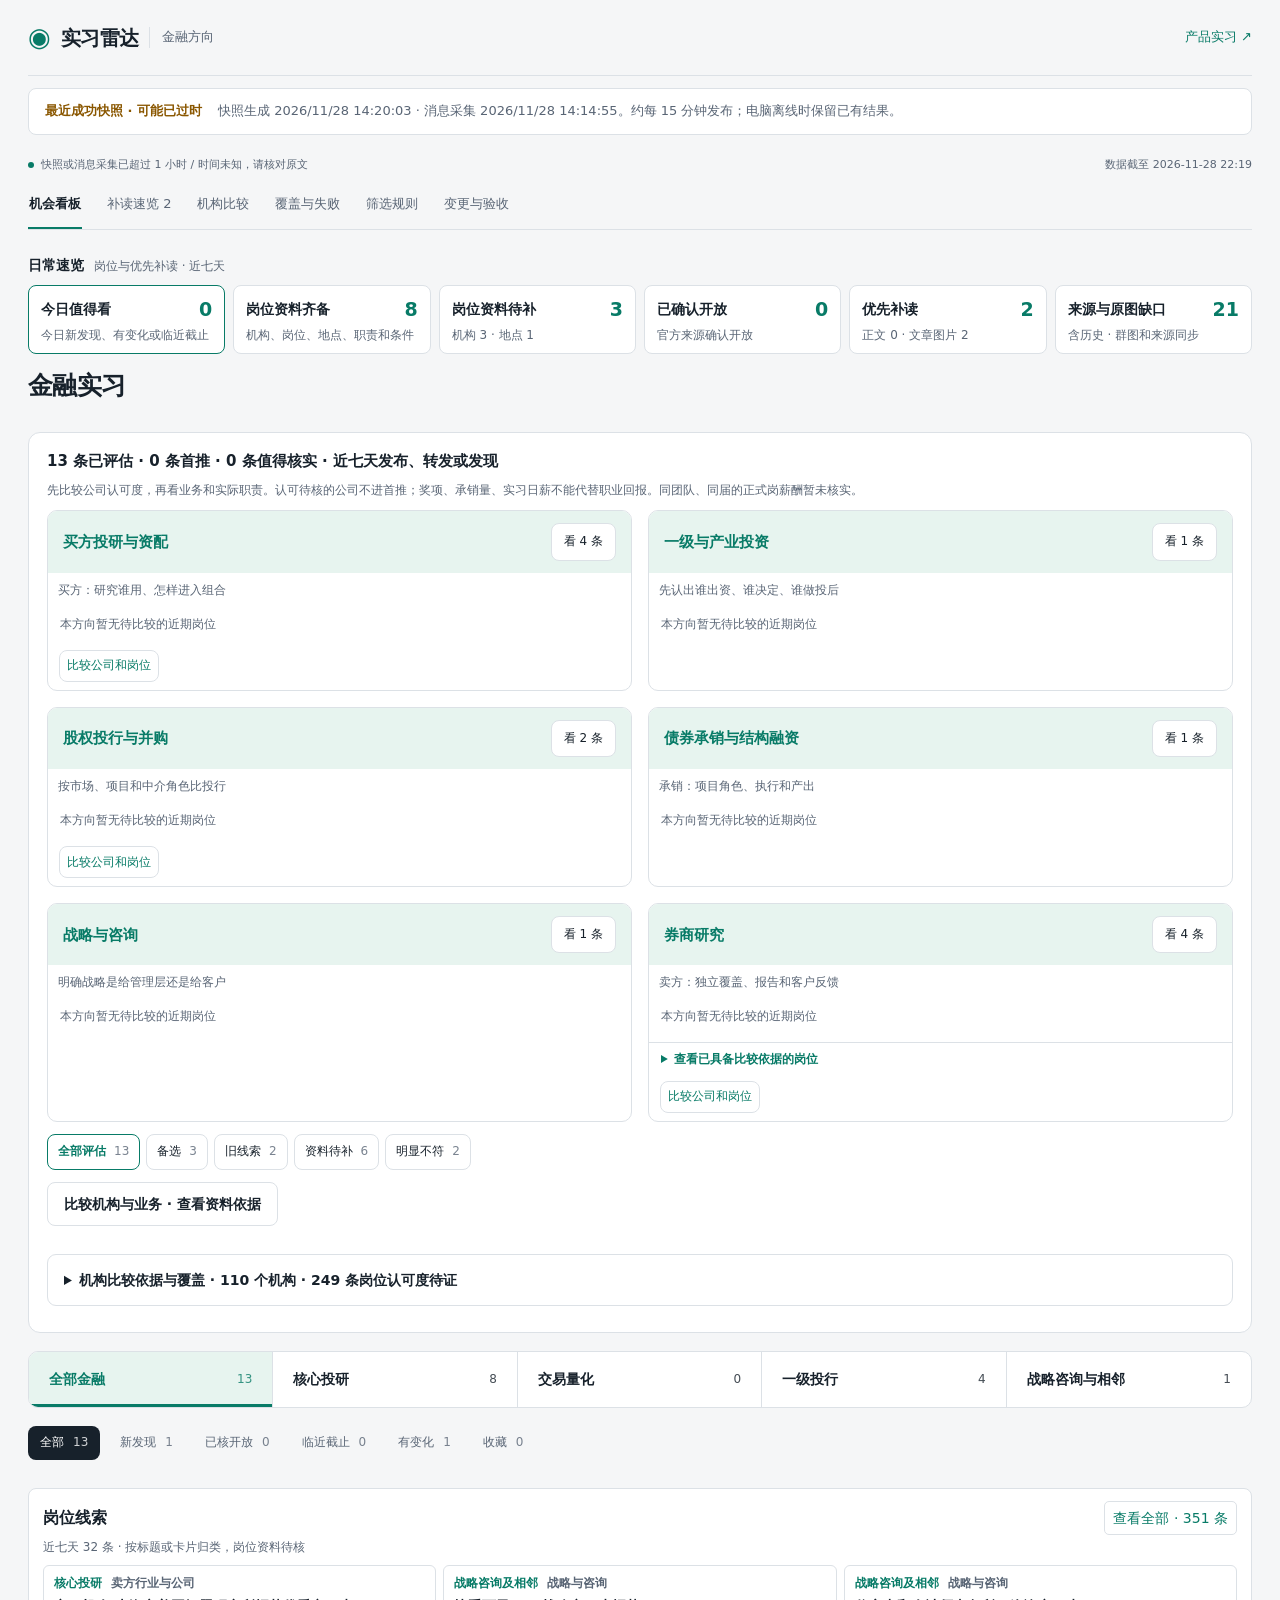
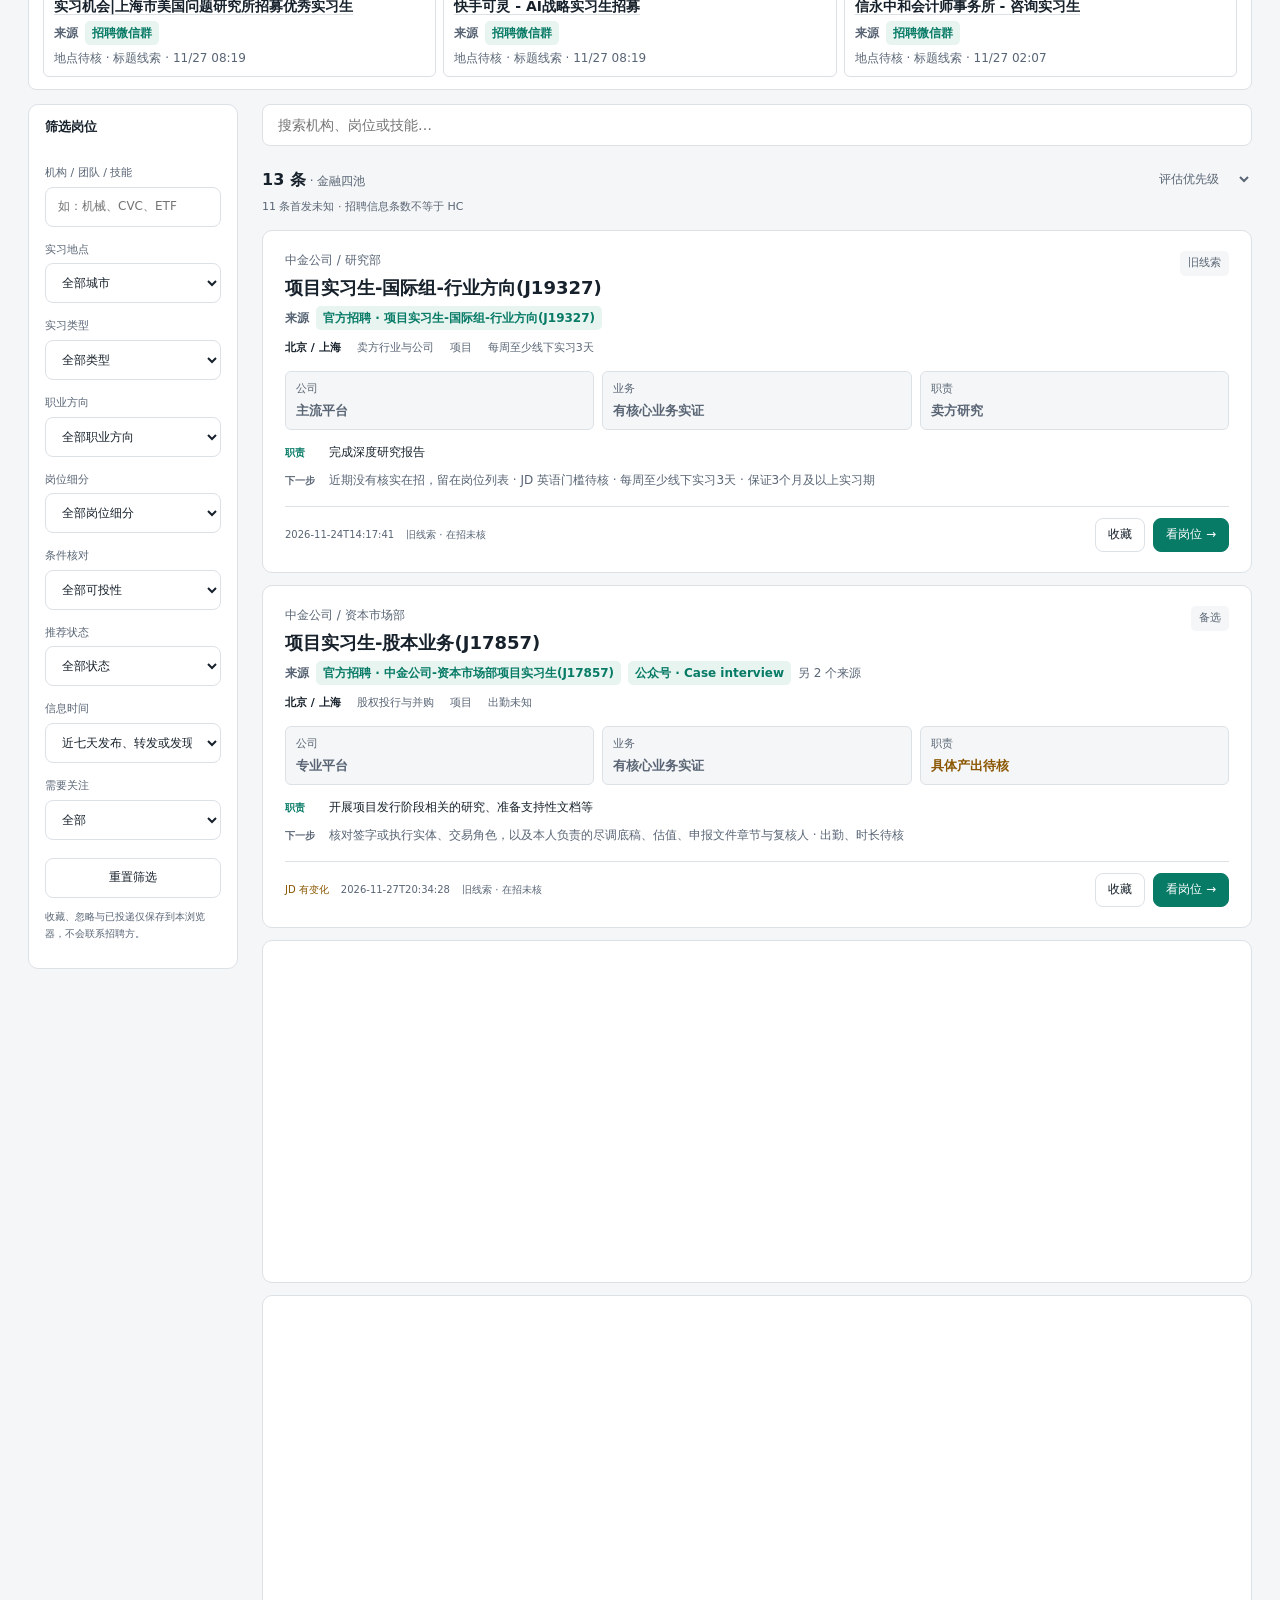
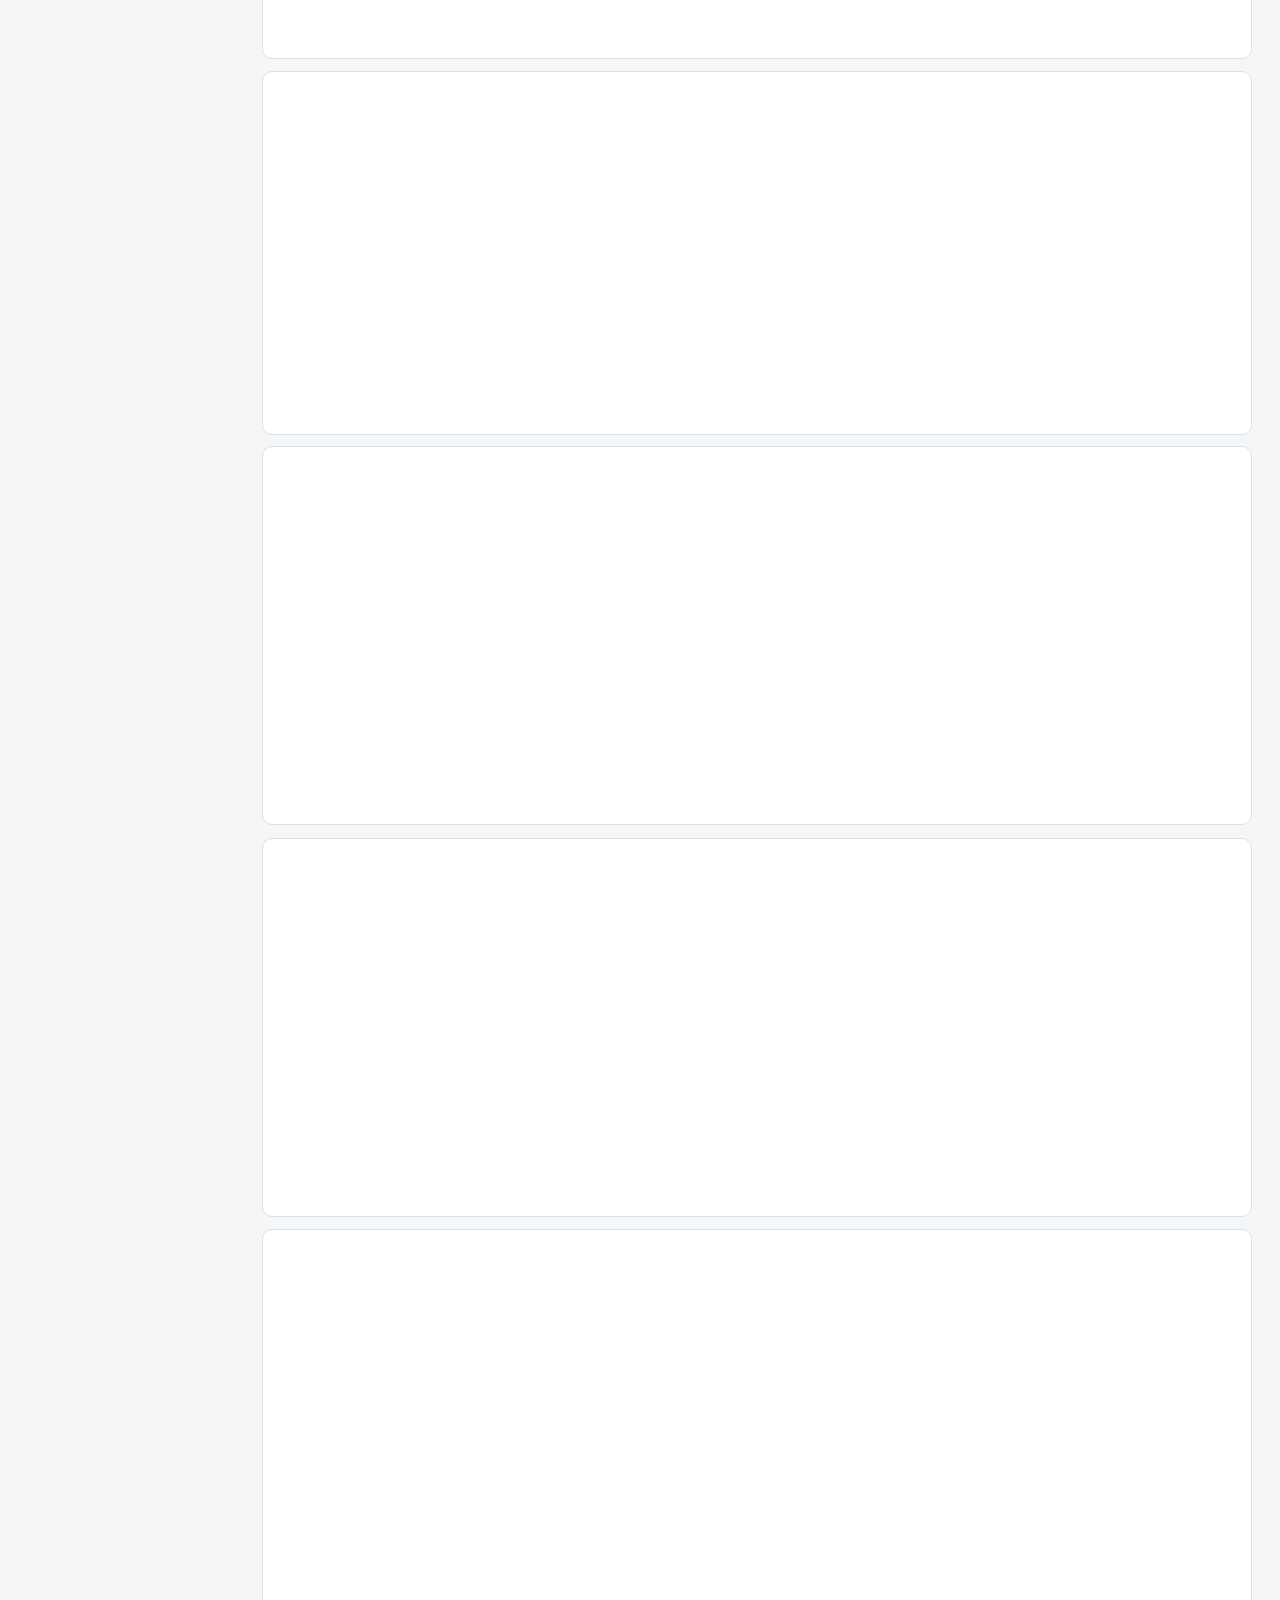
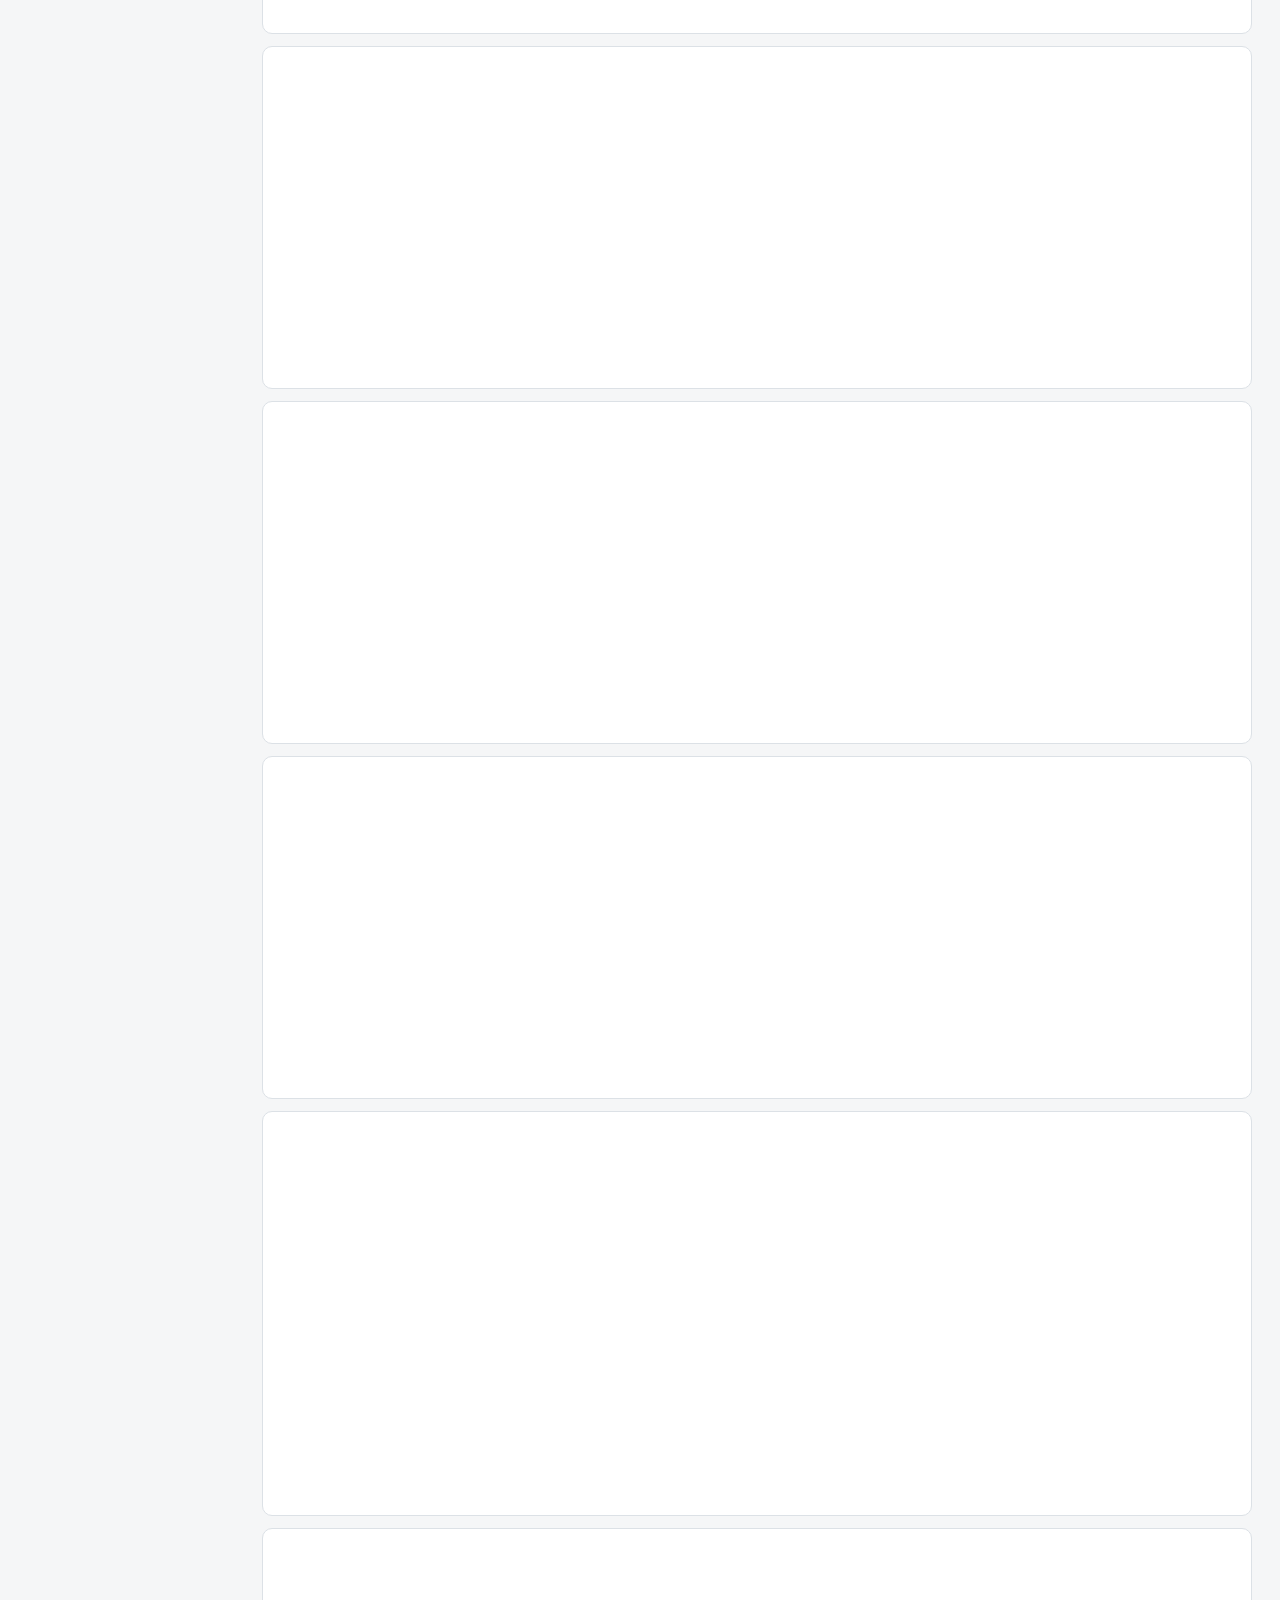
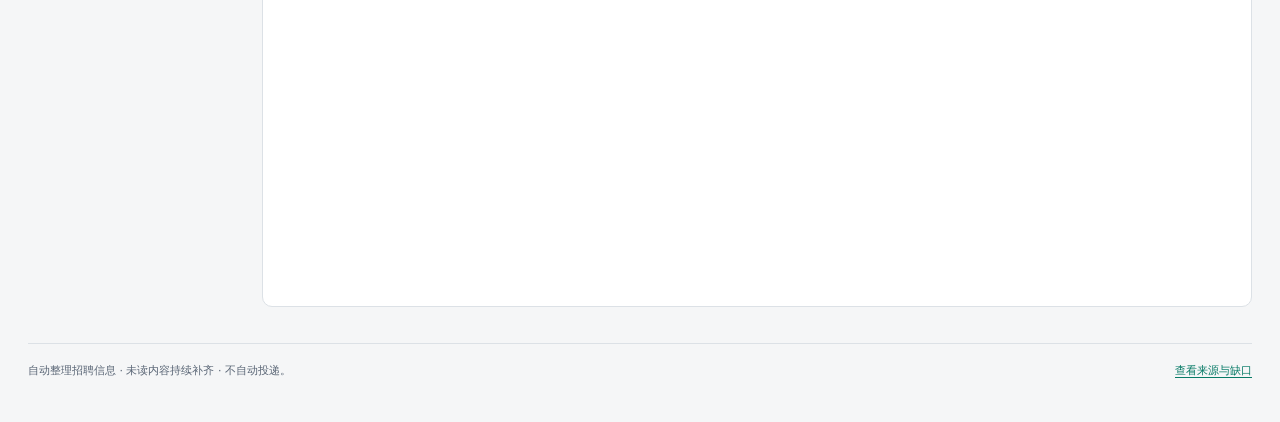
==== commit 964ea2de: "Publish recruitment snapshot 2026-11-28T22:20:03+08:00" ====
--- a/index.html
+++ b/index.html
@@ -1,5 +1,5 @@
 <!doctype html>
-<html lang="zh-CN"><head><meta charset="utf-8"><meta name="viewport" content="width=device-width,initial-scale=1"><title>实习雷达 · 金融方向</title><link rel="stylesheet" href="./finance.css?v=career-method-20261119-3"><link rel="stylesheet" href="./reading-queue.css?v=daily-view-1"><script src="./reading-queue.js?v=daily-view-1"></script><script src="./finance.js?v=eb2f8731ae1c2bbd" defer></script><meta name="robots" content="noindex,nofollow"><meta name="referrer" content="no-referrer"><link rel="stylesheet" href="./publication.css"><script src="./publication.js"></script></head>
+<html lang="zh-CN"><head><meta charset="utf-8"><meta name="viewport" content="width=device-width,initial-scale=1"><title>实习雷达 · 金融方向</title><link rel="stylesheet" href="./finance.css?v=career-method-20261119-3"><link rel="stylesheet" href="./reading-queue.css?v=daily-view-1"><script src="./reading-queue.js?v=daily-view-1"></script><script src="./finance.js?v=656a2a182c109df9" defer></script><meta name="robots" content="noindex,nofollow"><meta name="referrer" content="no-referrer"><link rel="stylesheet" href="./publication.css"><script src="./publication.js"></script></head>
 <body><a class="skip" href="#main">跳到岗位</a><div class="shell">
 <header><div class="brand"><span class="radar-mark" aria-hidden="true">◉</span><h1>实习雷达</h1><span class="edition">金融方向</span></div><div class="actions"><a href="./product.html">产品实习 ↗</a><a id="mobile" hidden target="_blank" rel="noopener noreferrer">手机入口</a><button id="refresh" hidden disabled>更新岗位</button></div></header><aside class="publication-bar" id="publication-status" role="status">正在读取保存时间…</aside>
 <div id="error" role="alert" hidden></div><div class="statusbar"><span id="status" role="status" aria-live="polite">正在读取…</span><span id="stamp"></span></div>
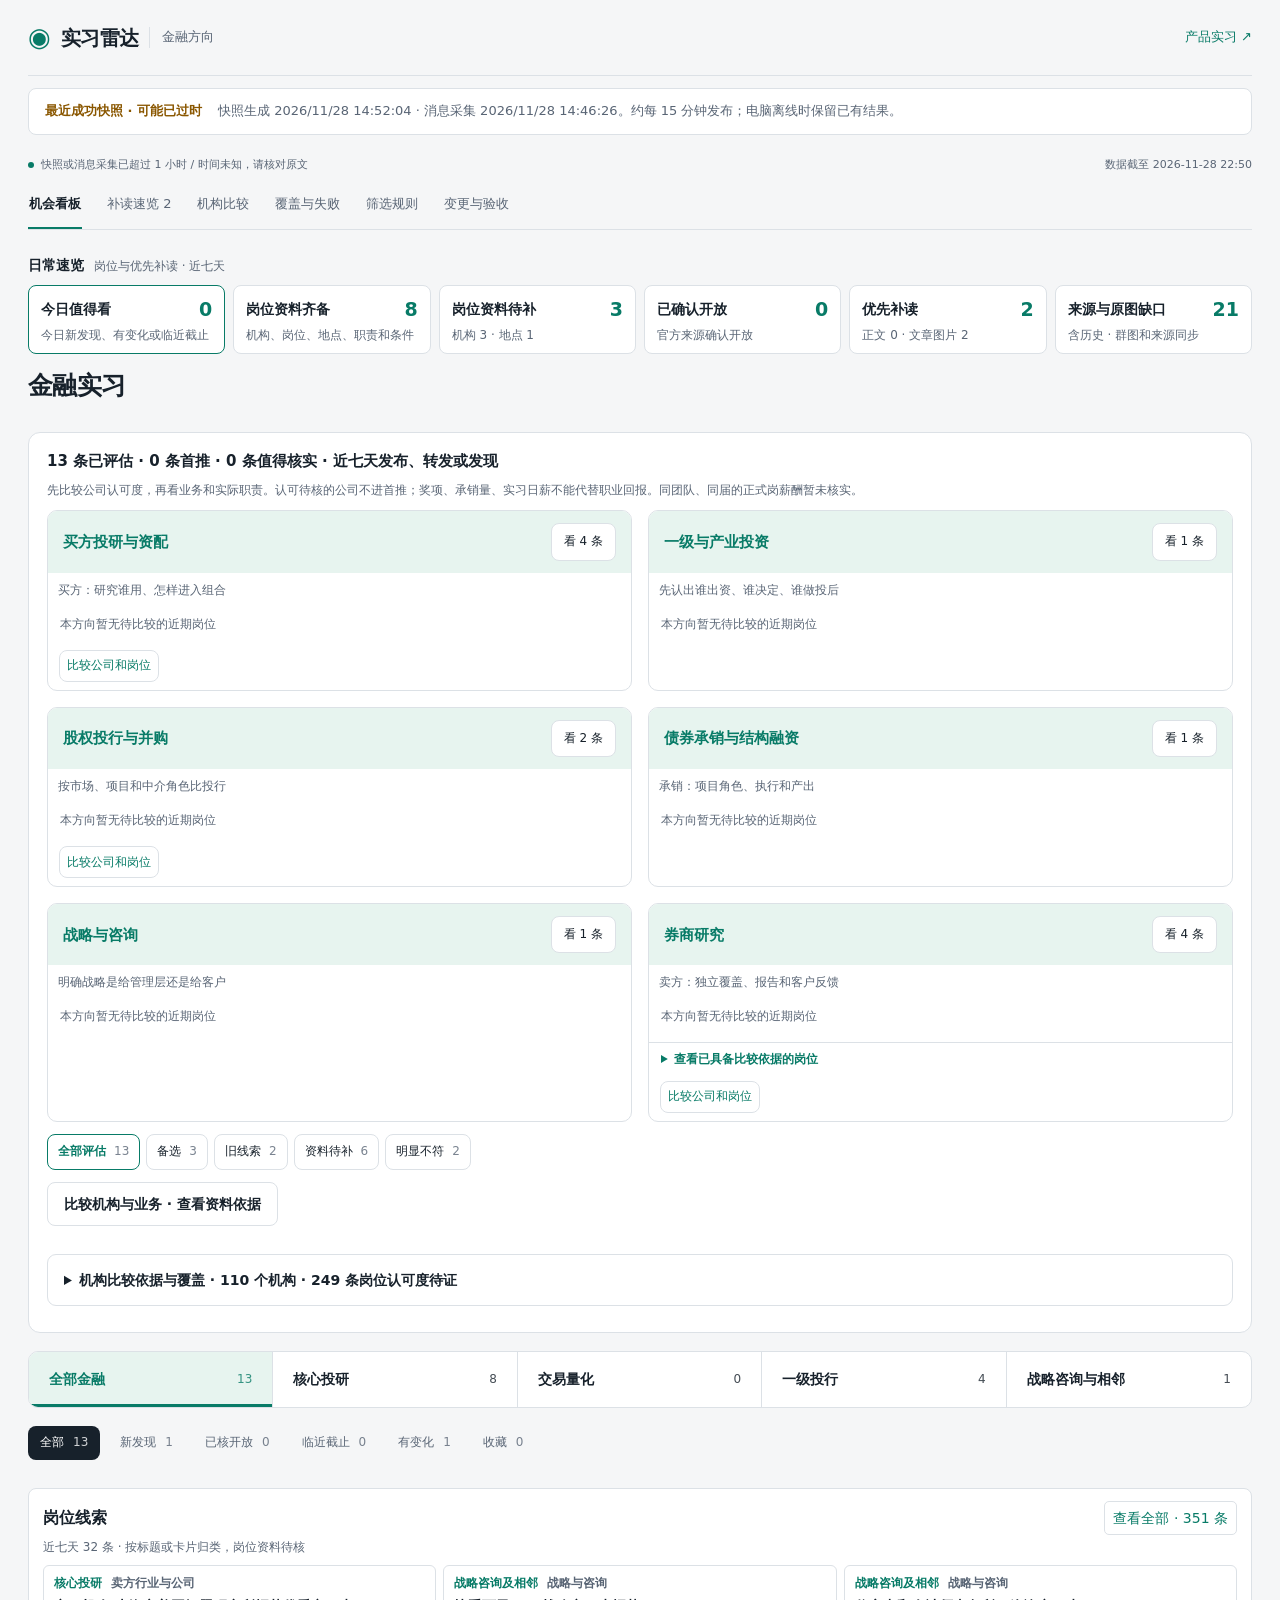
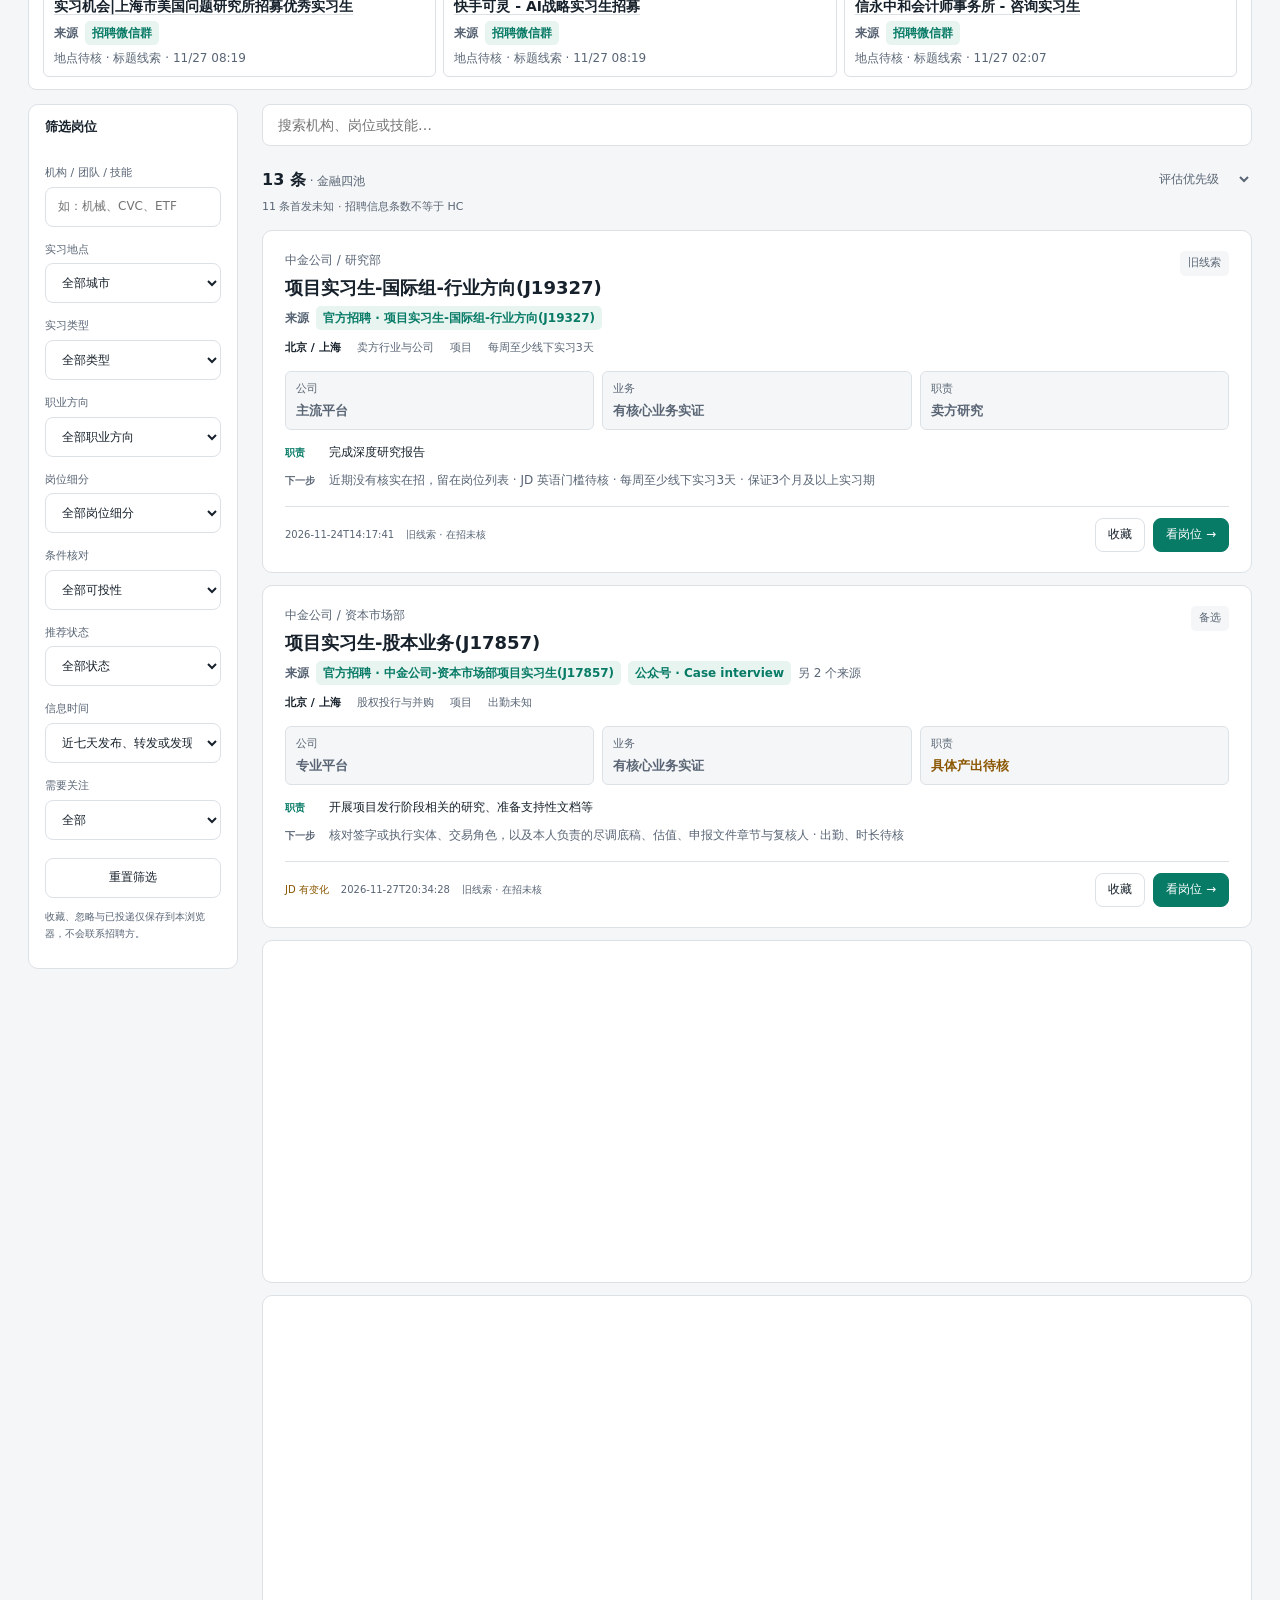
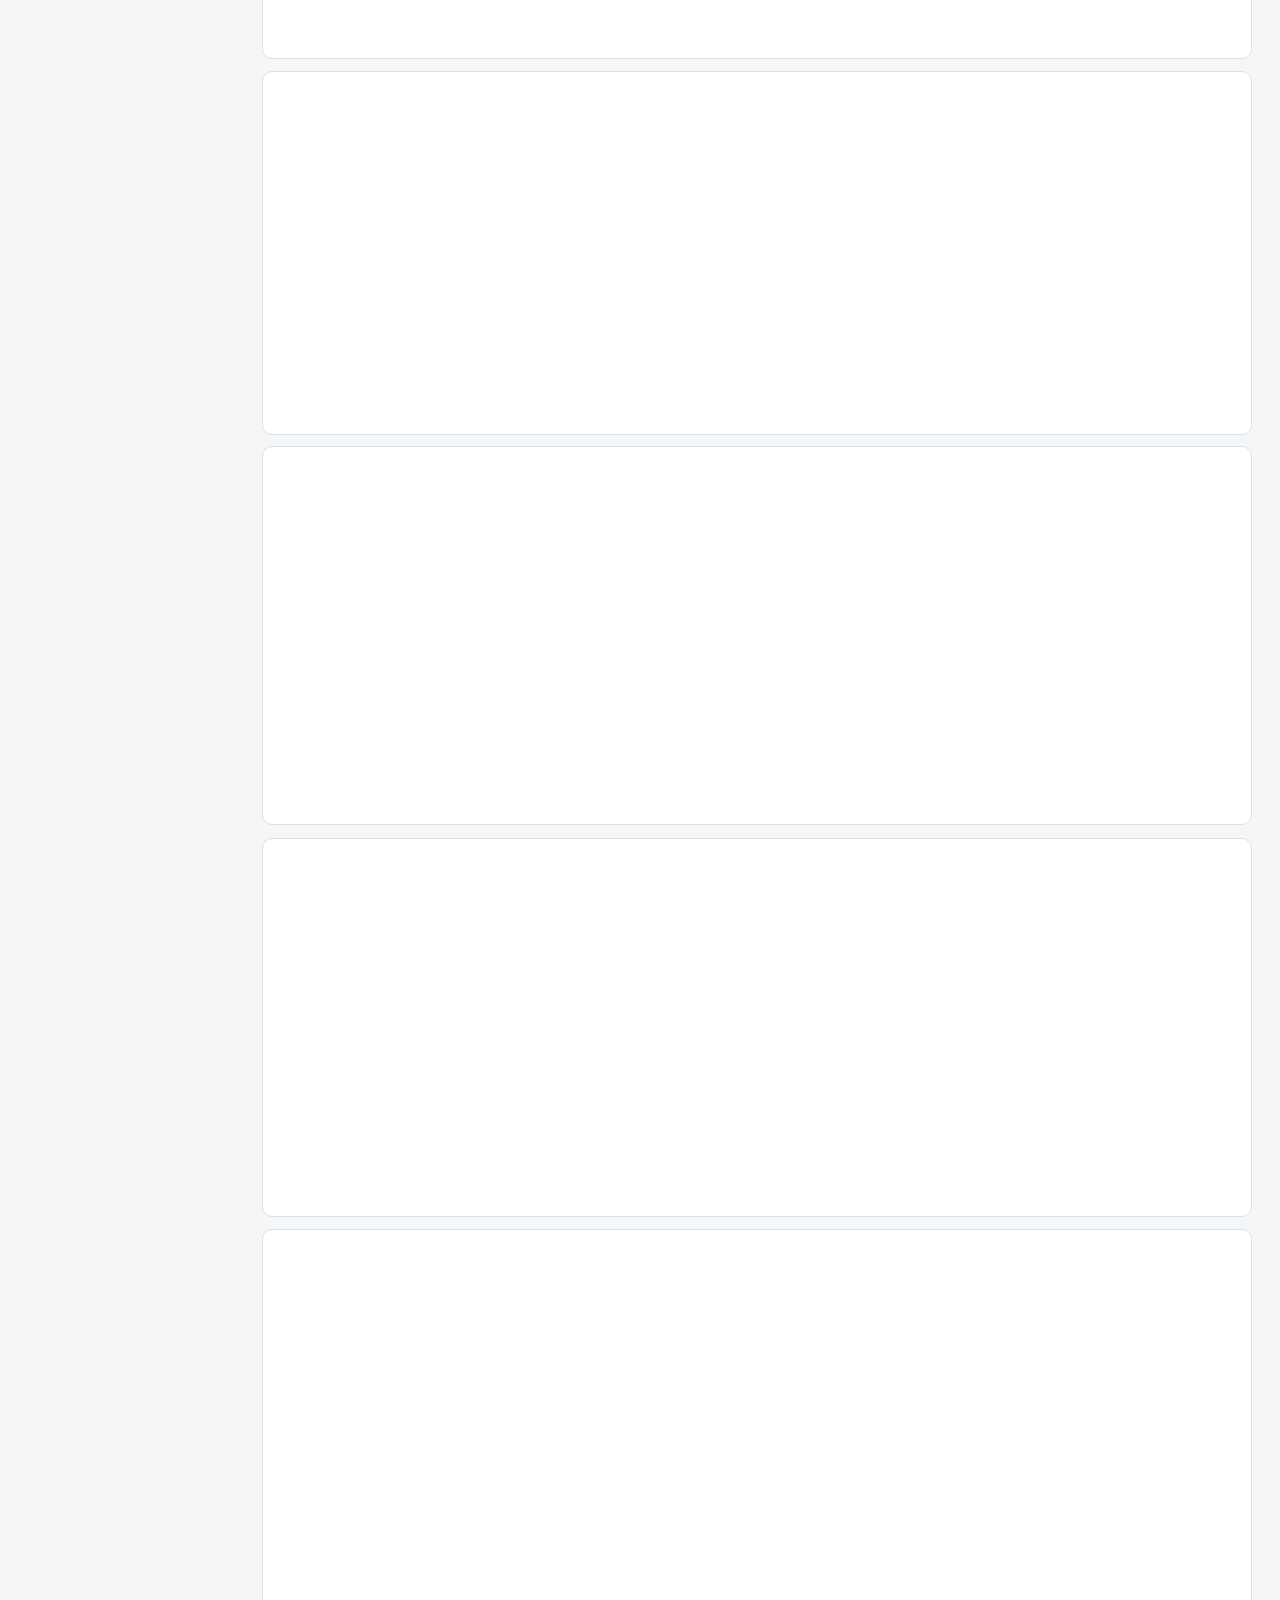
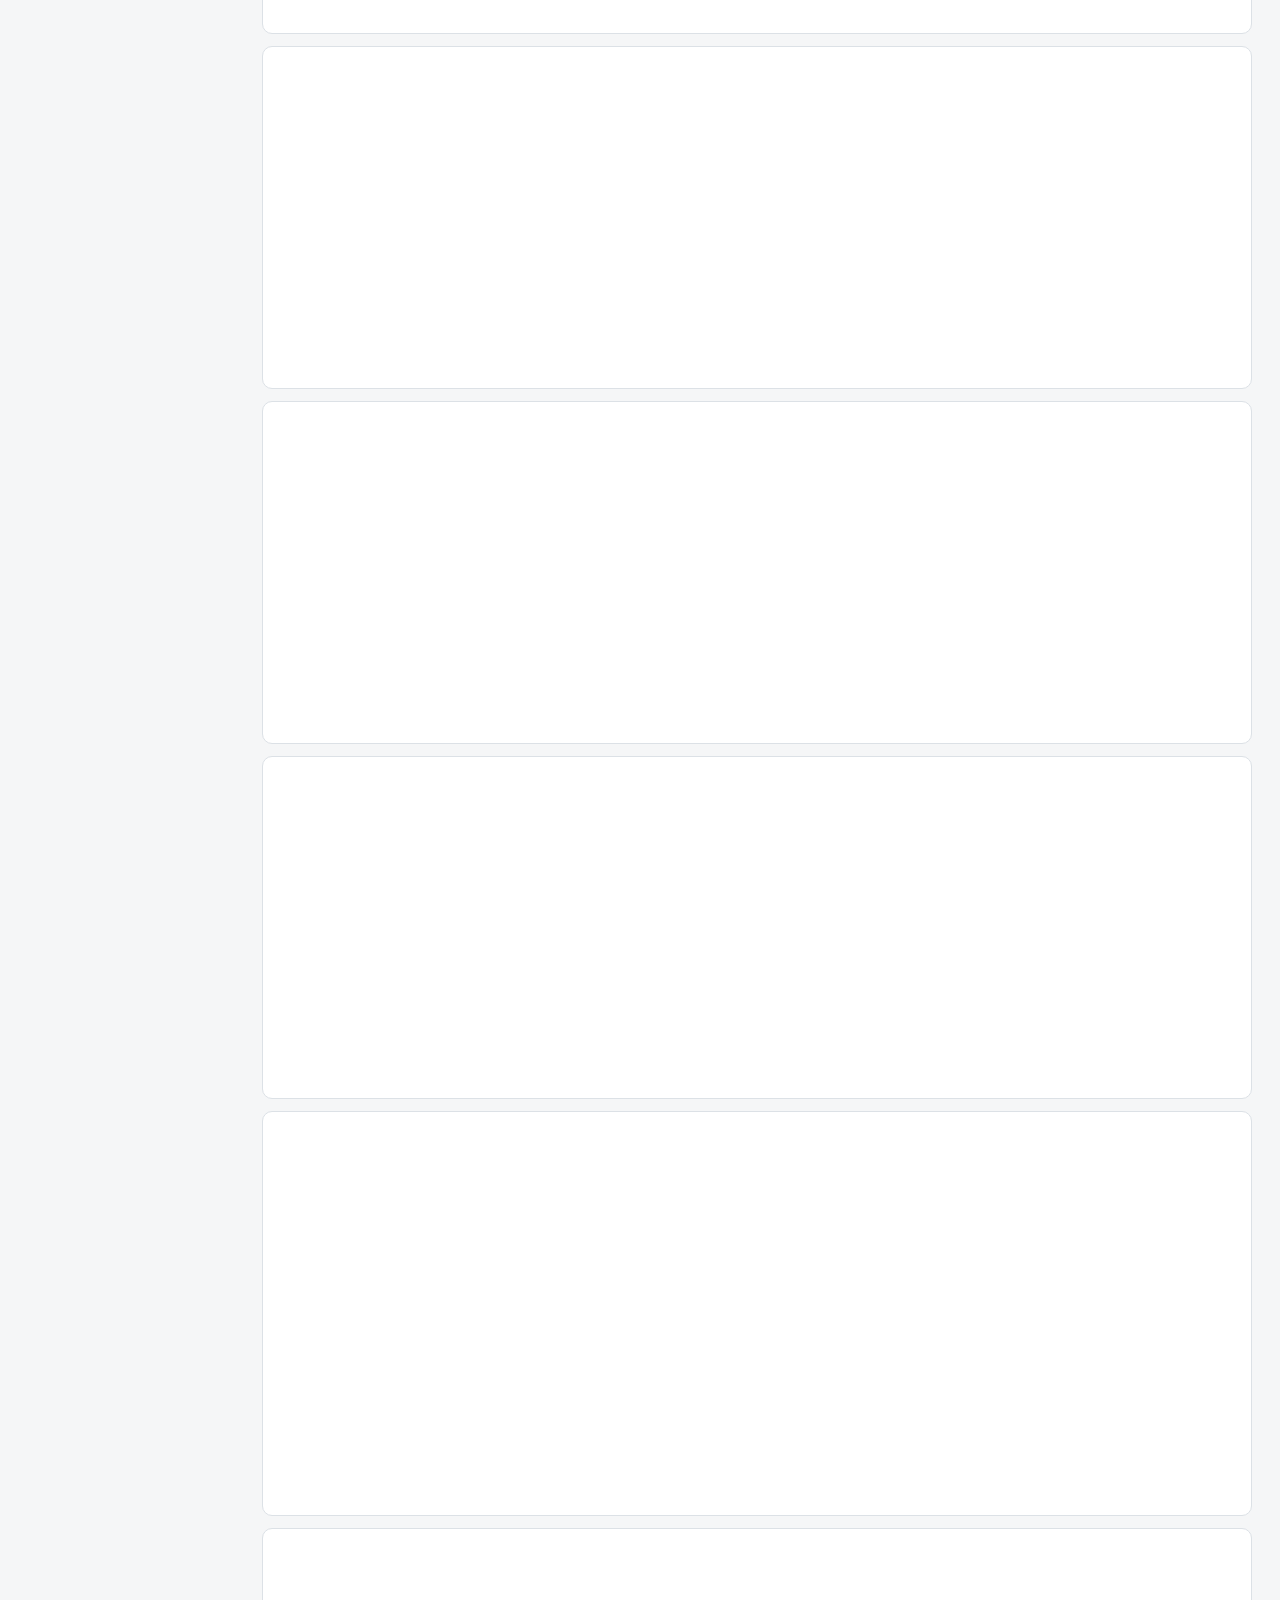
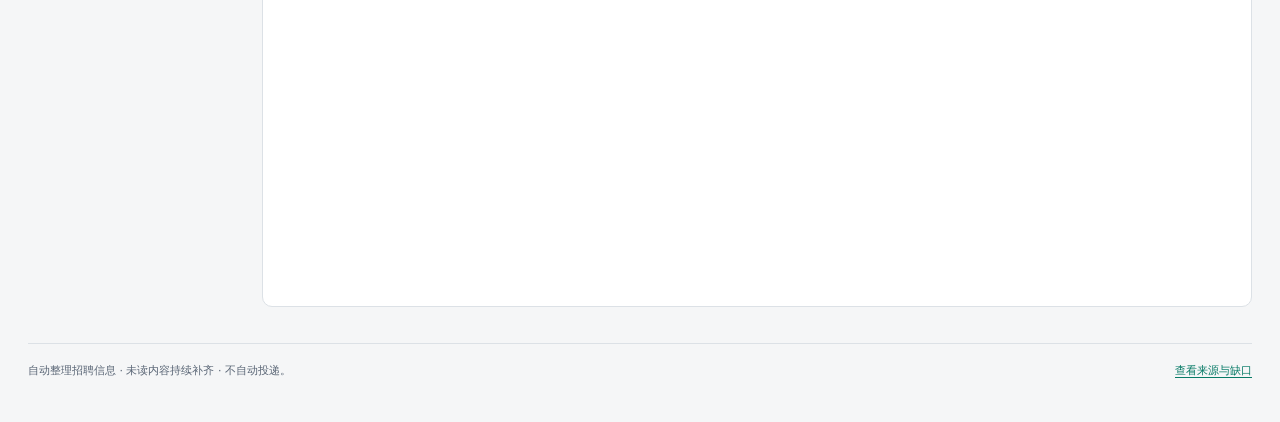
==== commit 470a3b77: "Publish recruitment snapshot 2026-11-28T22:52:04+08:00" ====
--- a/index.html
+++ b/index.html
@@ -1,5 +1,5 @@
 <!doctype html>
-<html lang="zh-CN"><head><meta charset="utf-8"><meta name="viewport" content="width=device-width,initial-scale=1"><title>实习雷达 · 金融方向</title><link rel="stylesheet" href="./finance.css?v=career-method-20261119-3"><link rel="stylesheet" href="./reading-queue.css?v=daily-view-1"><script src="./reading-queue.js?v=daily-view-1"></script><script src="./finance.js?v=656a2a182c109df9" defer></script><meta name="robots" content="noindex,nofollow"><meta name="referrer" content="no-referrer"><link rel="stylesheet" href="./publication.css"><script src="./publication.js"></script></head>
+<html lang="zh-CN"><head><meta charset="utf-8"><meta name="viewport" content="width=device-width,initial-scale=1"><title>实习雷达 · 金融方向</title><link rel="stylesheet" href="./finance.css?v=career-method-20261119-3"><link rel="stylesheet" href="./reading-queue.css?v=daily-view-1"><script src="./reading-queue.js?v=daily-view-1"></script><script src="./finance.js?v=ce53a18d42240282" defer></script><meta name="robots" content="noindex,nofollow"><meta name="referrer" content="no-referrer"><link rel="stylesheet" href="./publication.css"><script src="./publication.js"></script></head>
 <body><a class="skip" href="#main">跳到岗位</a><div class="shell">
 <header><div class="brand"><span class="radar-mark" aria-hidden="true">◉</span><h1>实习雷达</h1><span class="edition">金融方向</span></div><div class="actions"><a href="./product.html">产品实习 ↗</a><a id="mobile" hidden target="_blank" rel="noopener noreferrer">手机入口</a><button id="refresh" hidden disabled>更新岗位</button></div></header><aside class="publication-bar" id="publication-status" role="status">正在读取保存时间…</aside>
 <div id="error" role="alert" hidden></div><div class="statusbar"><span id="status" role="status" aria-live="polite">正在读取…</span><span id="stamp"></span></div>
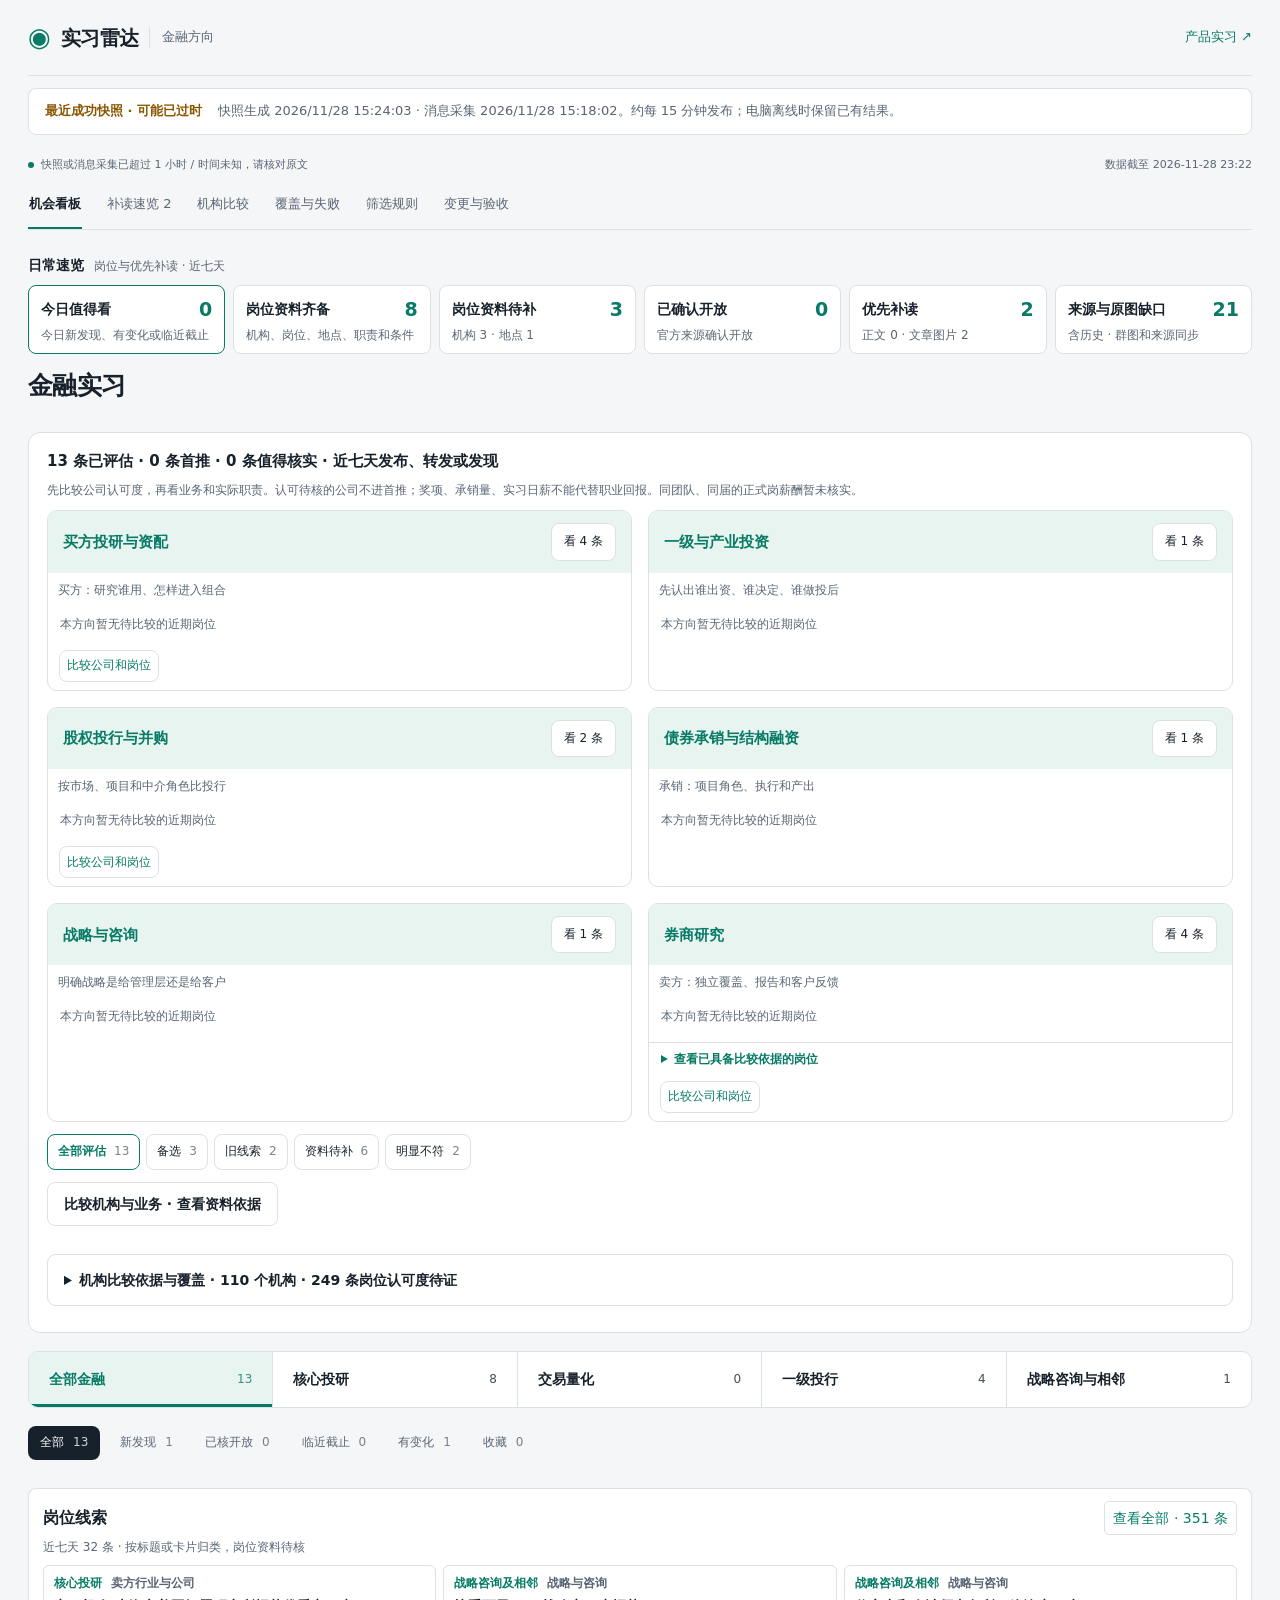
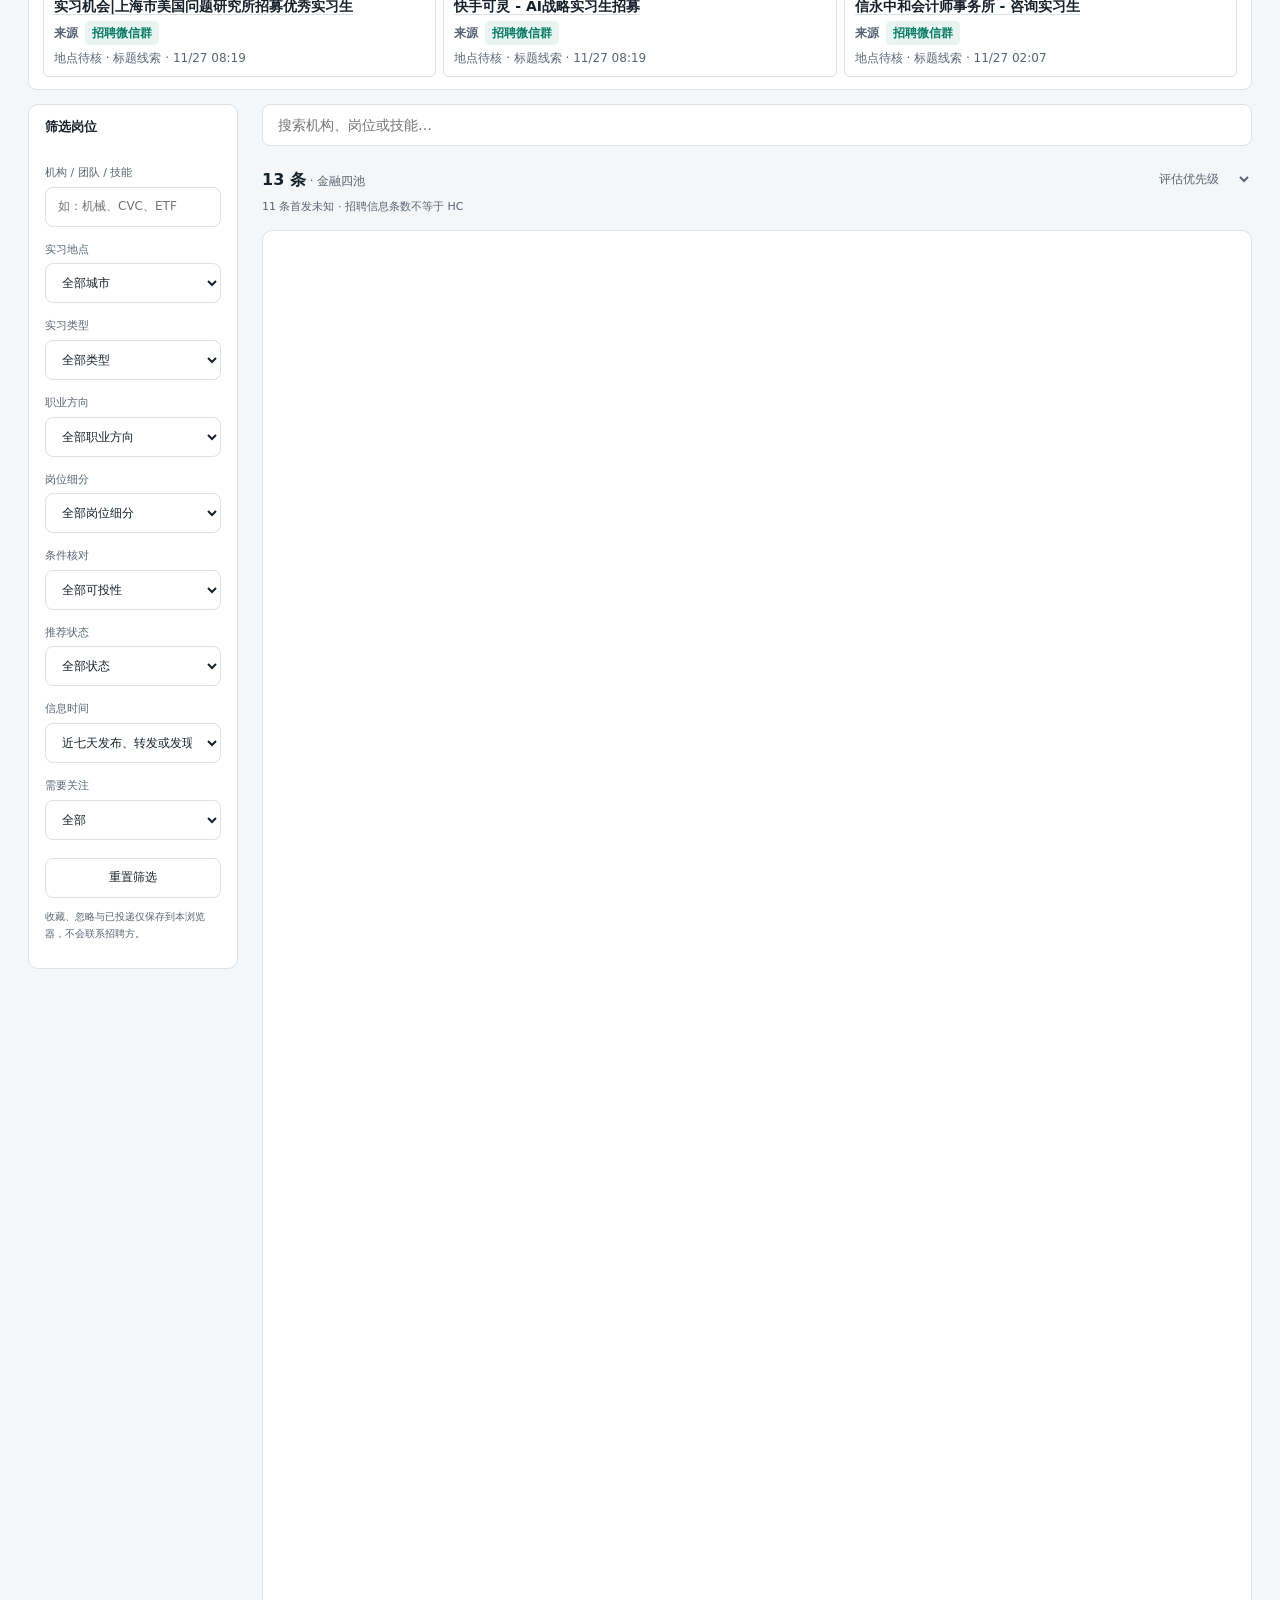
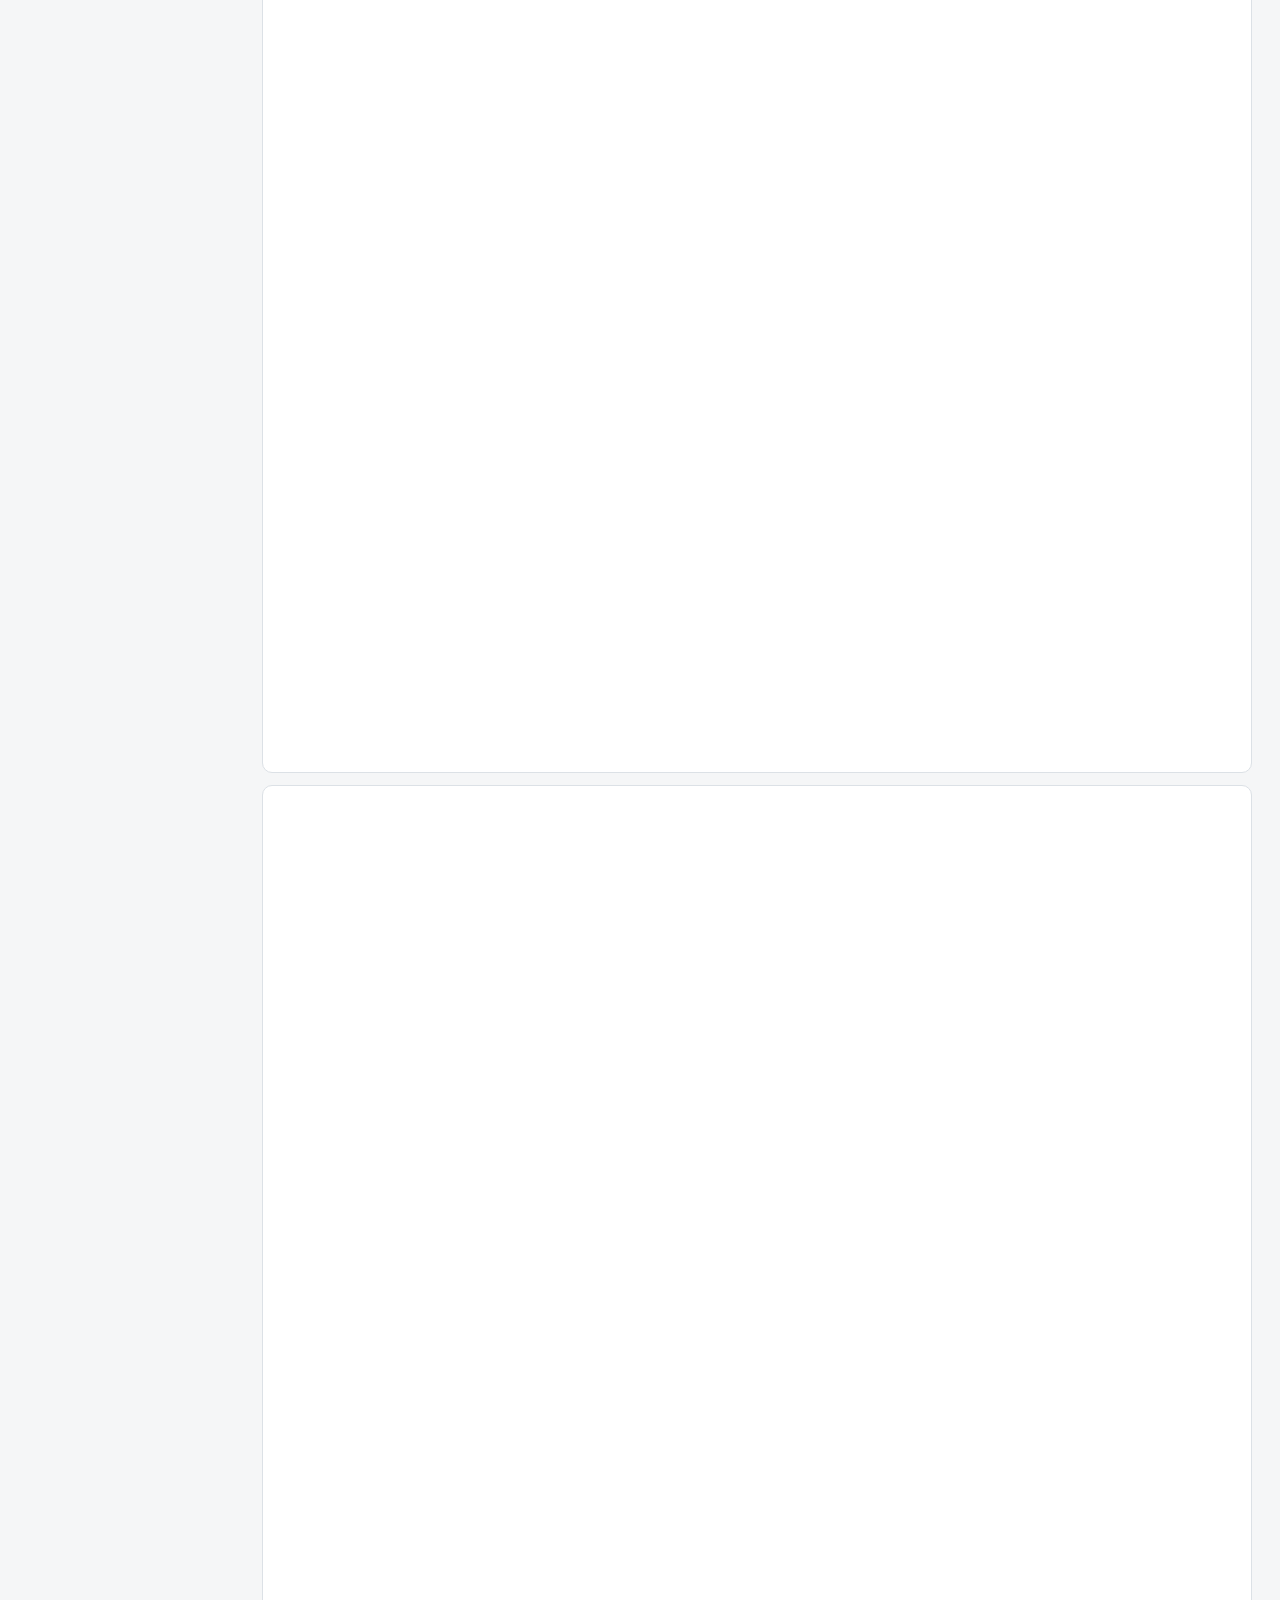
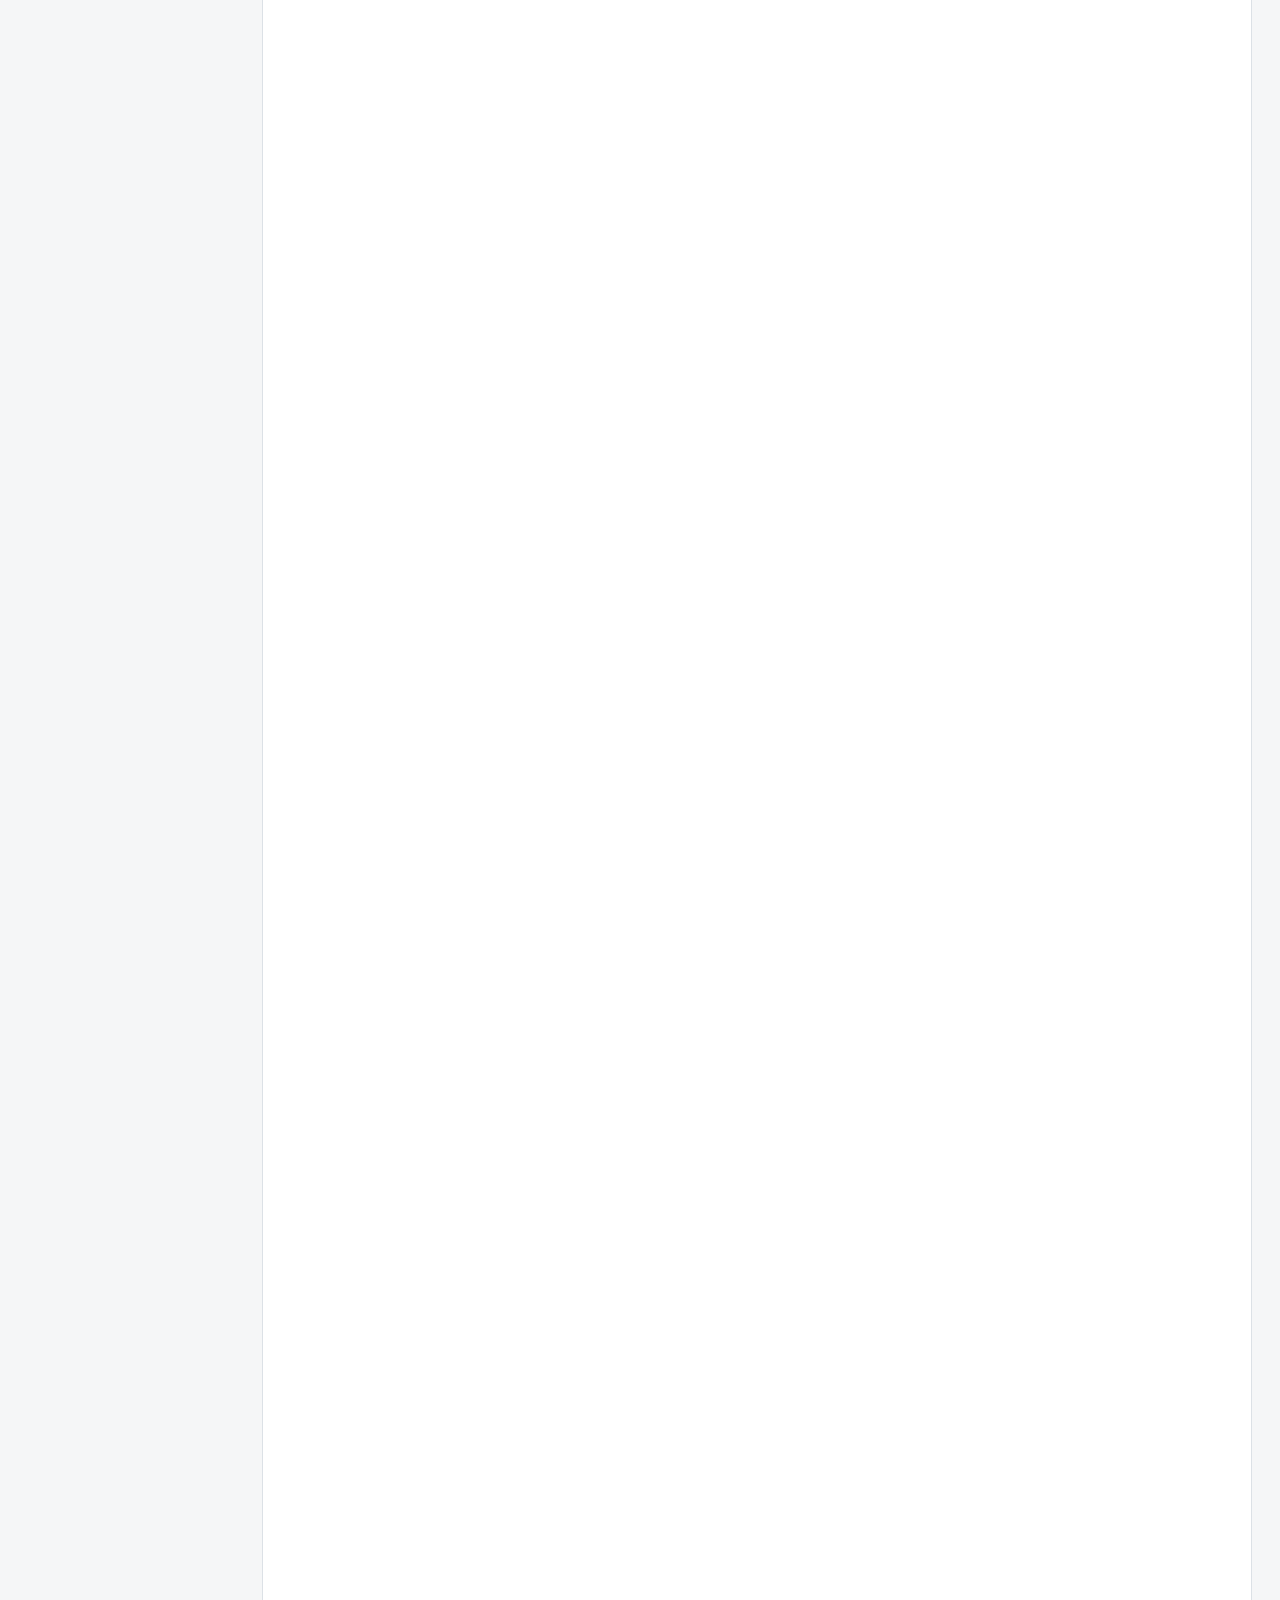
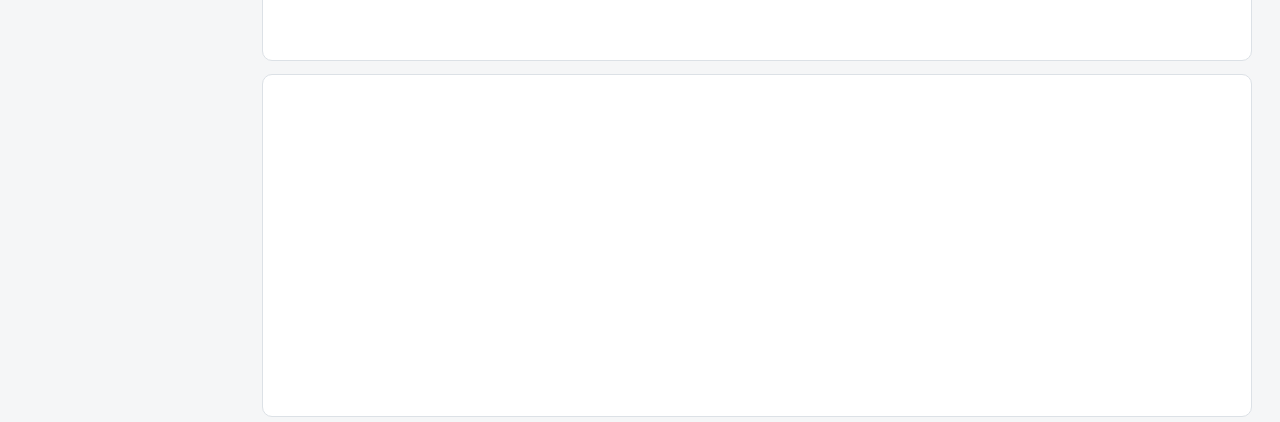
==== commit 9f7ded8a: "Publish recruitment snapshot 2026-11-28T23:24:03+08:00" ====
--- a/index.html
+++ b/index.html
@@ -1,5 +1,5 @@
 <!doctype html>
-<html lang="zh-CN"><head><meta charset="utf-8"><meta name="viewport" content="width=device-width,initial-scale=1"><title>实习雷达 · 金融方向</title><link rel="stylesheet" href="./finance.css?v=career-method-20261119-3"><link rel="stylesheet" href="./reading-queue.css?v=daily-view-1"><script src="./reading-queue.js?v=daily-view-1"></script><script src="./finance.js?v=ce53a18d42240282" defer></script><meta name="robots" content="noindex,nofollow"><meta name="referrer" content="no-referrer"><link rel="stylesheet" href="./publication.css"><script src="./publication.js"></script></head>
+<html lang="zh-CN"><head><meta charset="utf-8"><meta name="viewport" content="width=device-width,initial-scale=1"><title>实习雷达 · 金融方向</title><link rel="stylesheet" href="./finance.css?v=career-method-20261119-3"><link rel="stylesheet" href="./reading-queue.css?v=daily-view-1"><script src="./reading-queue.js?v=daily-view-1"></script><script src="./finance.js?v=e92835a59b34f70f" defer></script><meta name="robots" content="noindex,nofollow"><meta name="referrer" content="no-referrer"><link rel="stylesheet" href="./publication.css"><script src="./publication.js"></script></head>
 <body><a class="skip" href="#main">跳到岗位</a><div class="shell">
 <header><div class="brand"><span class="radar-mark" aria-hidden="true">◉</span><h1>实习雷达</h1><span class="edition">金融方向</span></div><div class="actions"><a href="./product.html">产品实习 ↗</a><a id="mobile" hidden target="_blank" rel="noopener noreferrer">手机入口</a><button id="refresh" hidden disabled>更新岗位</button></div></header><aside class="publication-bar" id="publication-status" role="status">正在读取保存时间…</aside>
 <div id="error" role="alert" hidden></div><div class="statusbar"><span id="status" role="status" aria-live="polite">正在读取…</span><span id="stamp"></span></div>
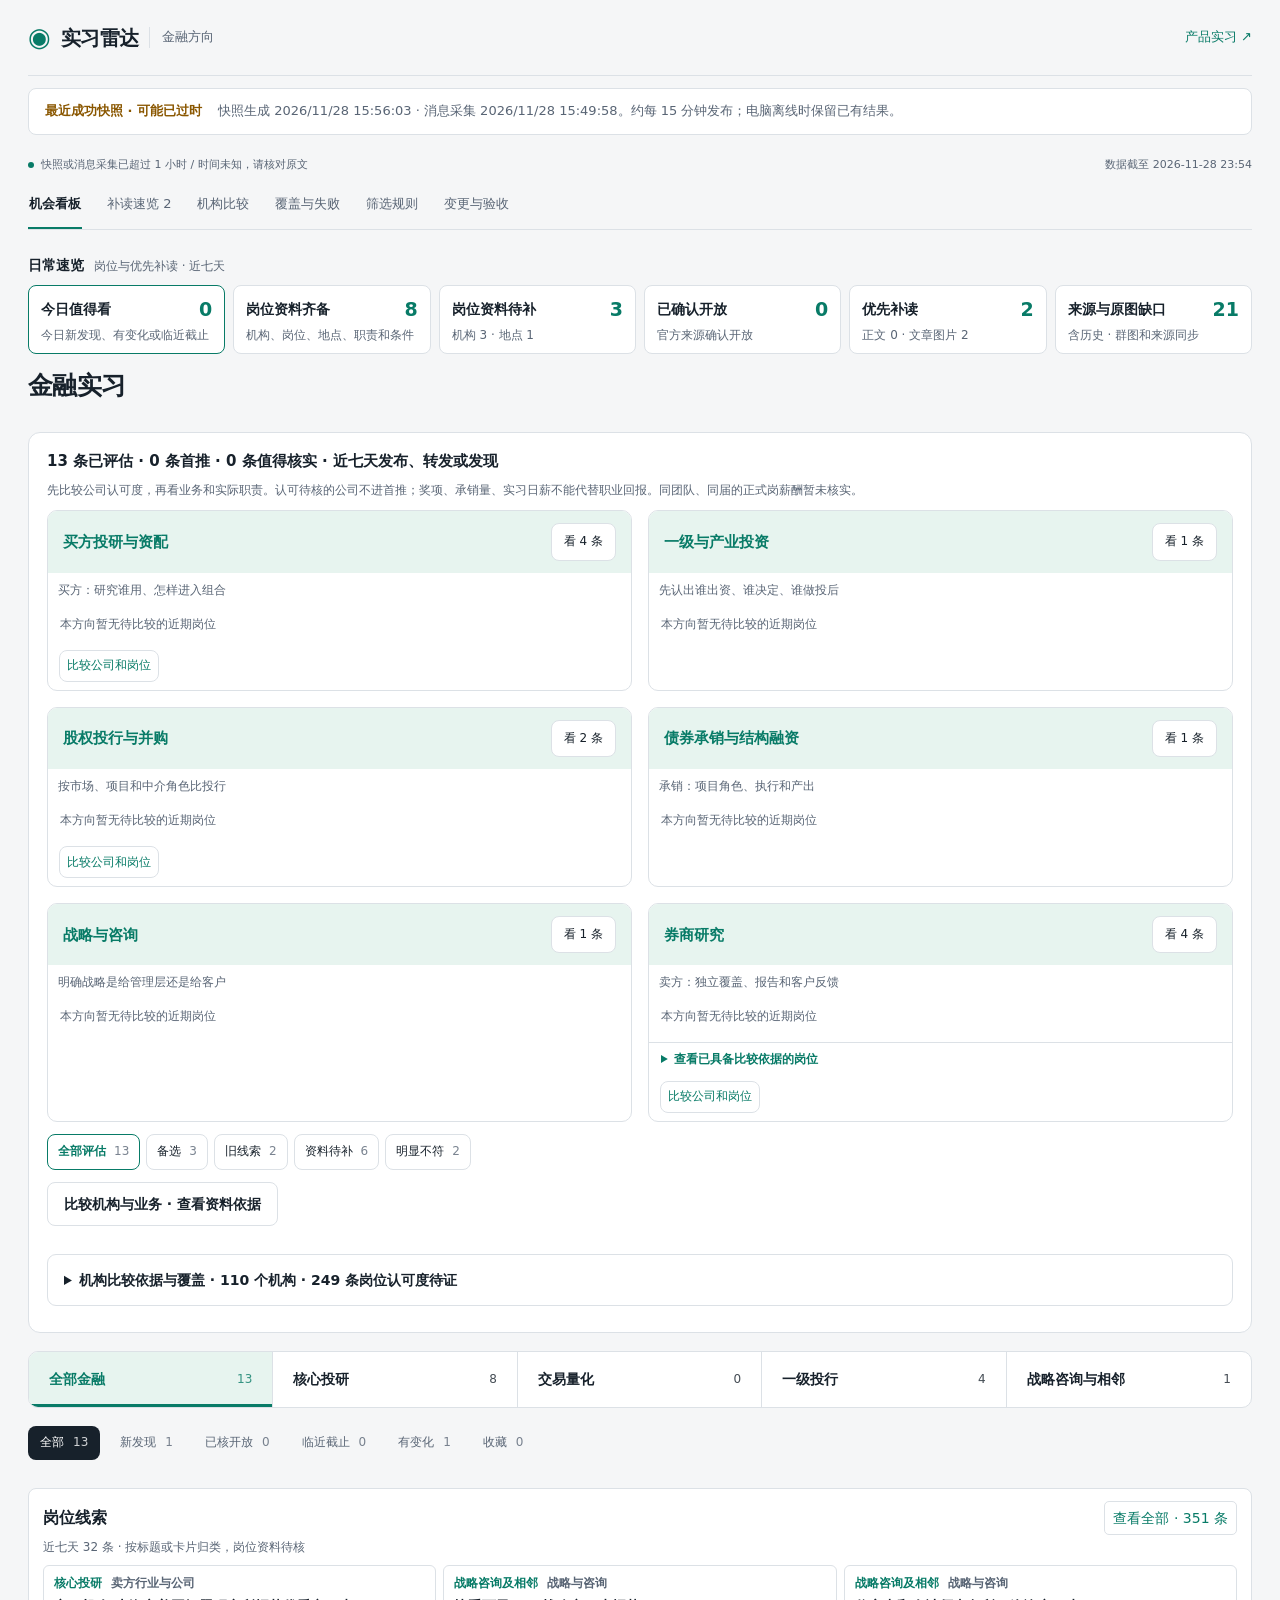
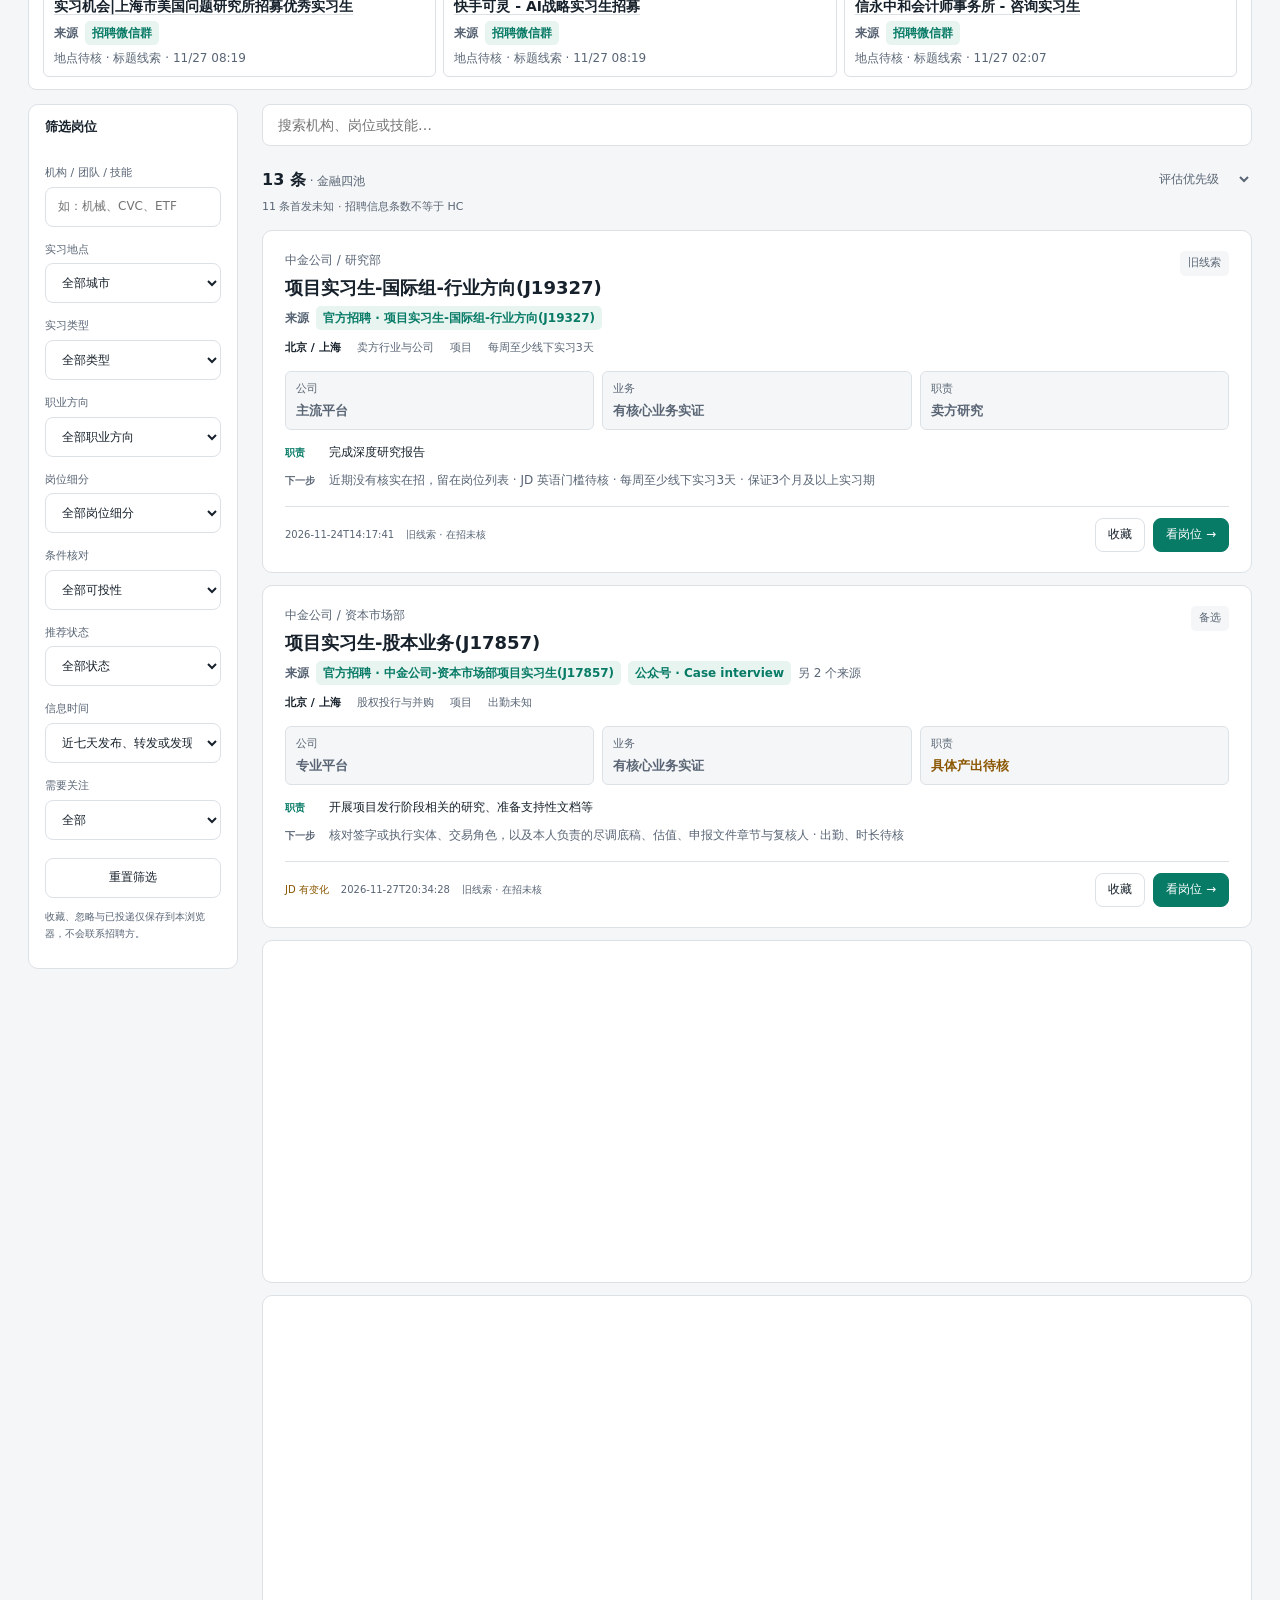
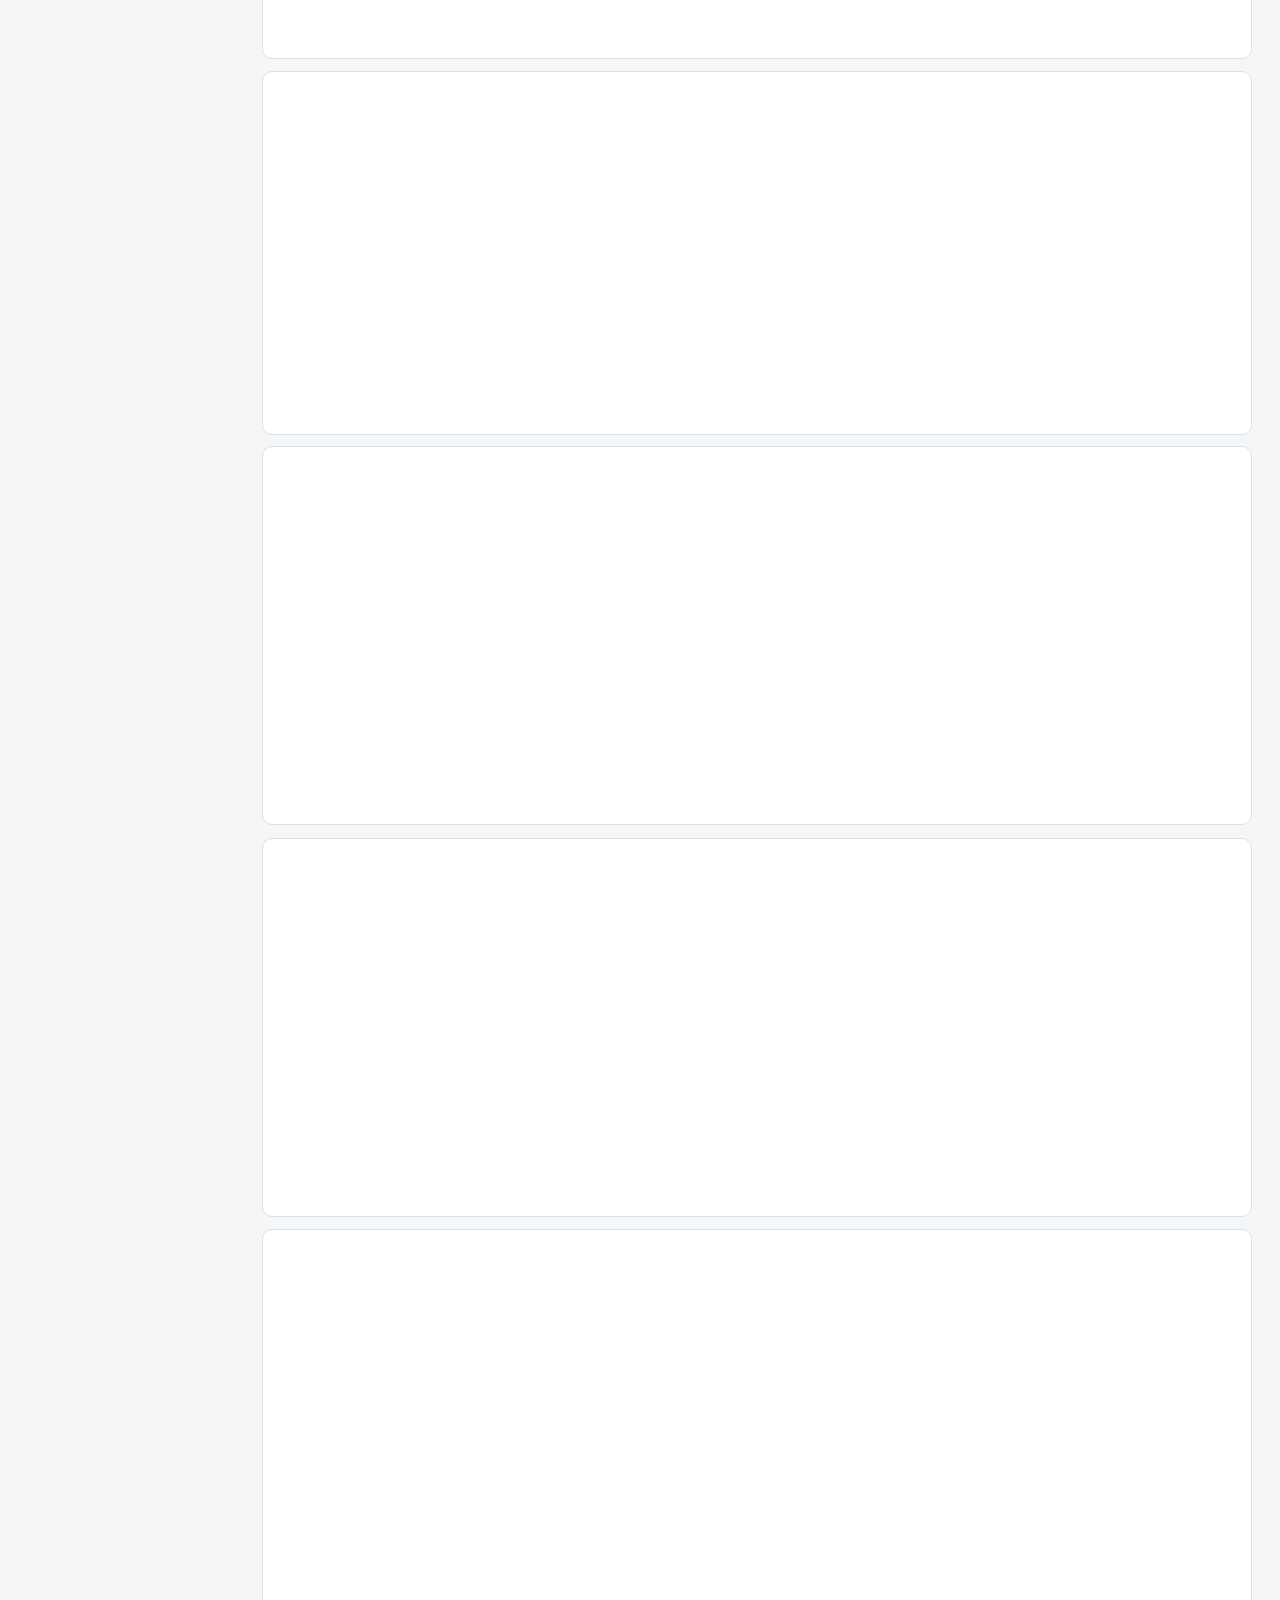
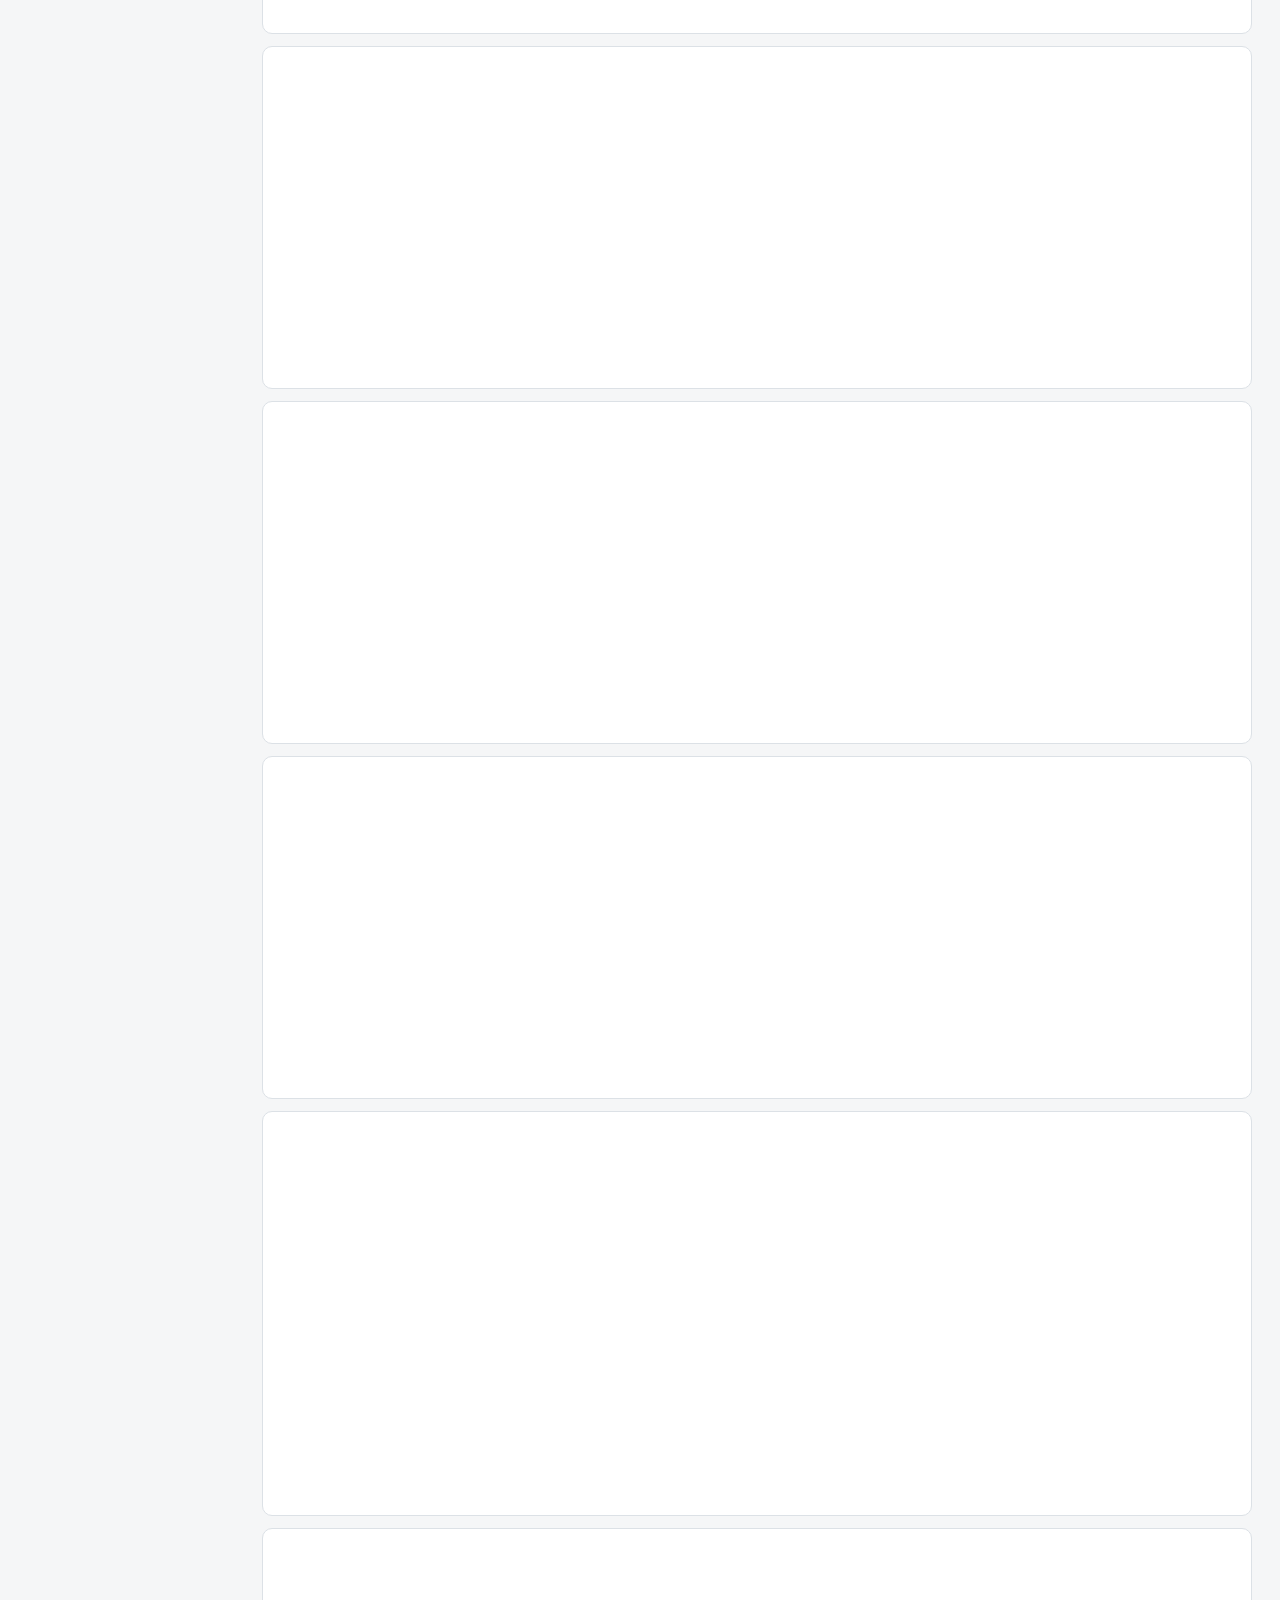
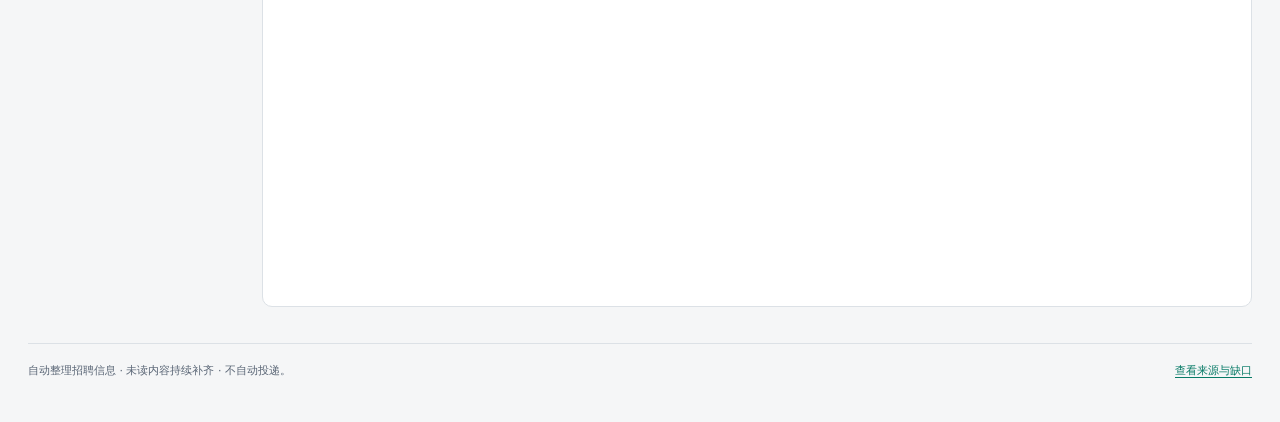
==== commit 6eb74bb3: "Publish recruitment snapshot 2026-11-28T23:56:03+08:00" ====
--- a/index.html
+++ b/index.html
@@ -1,5 +1,5 @@
 <!doctype html>
-<html lang="zh-CN"><head><meta charset="utf-8"><meta name="viewport" content="width=device-width,initial-scale=1"><title>实习雷达 · 金融方向</title><link rel="stylesheet" href="./finance.css?v=career-method-20261119-3"><link rel="stylesheet" href="./reading-queue.css?v=daily-view-1"><script src="./reading-queue.js?v=daily-view-1"></script><script src="./finance.js?v=e92835a59b34f70f" defer></script><meta name="robots" content="noindex,nofollow"><meta name="referrer" content="no-referrer"><link rel="stylesheet" href="./publication.css"><script src="./publication.js"></script></head>
+<html lang="zh-CN"><head><meta charset="utf-8"><meta name="viewport" content="width=device-width,initial-scale=1"><title>实习雷达 · 金融方向</title><link rel="stylesheet" href="./finance.css?v=career-method-20261119-3"><link rel="stylesheet" href="./reading-queue.css?v=daily-view-1"><script src="./reading-queue.js?v=daily-view-1"></script><script src="./finance.js?v=28d37442b09389e0" defer></script><meta name="robots" content="noindex,nofollow"><meta name="referrer" content="no-referrer"><link rel="stylesheet" href="./publication.css"><script src="./publication.js"></script></head>
 <body><a class="skip" href="#main">跳到岗位</a><div class="shell">
 <header><div class="brand"><span class="radar-mark" aria-hidden="true">◉</span><h1>实习雷达</h1><span class="edition">金融方向</span></div><div class="actions"><a href="./product.html">产品实习 ↗</a><a id="mobile" hidden target="_blank" rel="noopener noreferrer">手机入口</a><button id="refresh" hidden disabled>更新岗位</button></div></header><aside class="publication-bar" id="publication-status" role="status">正在读取保存时间…</aside>
 <div id="error" role="alert" hidden></div><div class="statusbar"><span id="status" role="status" aria-live="polite">正在读取…</span><span id="stamp"></span></div>
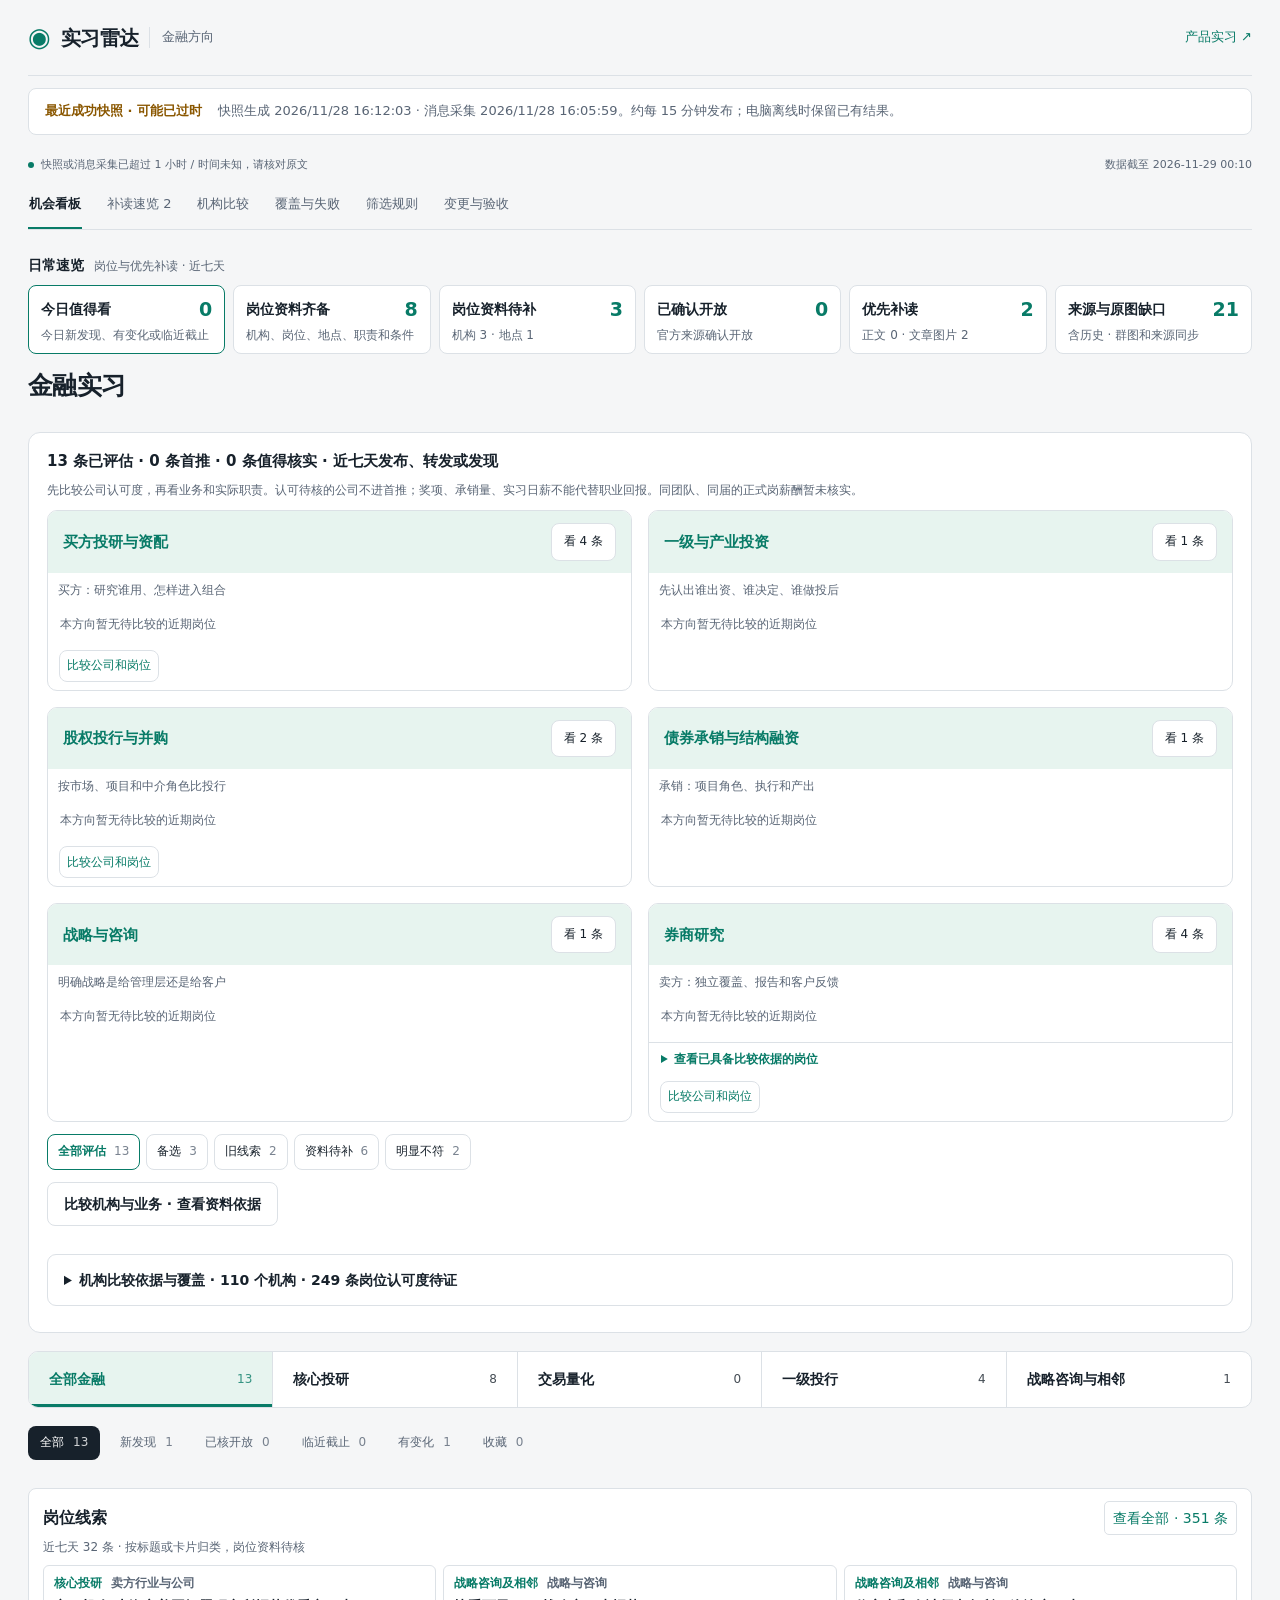
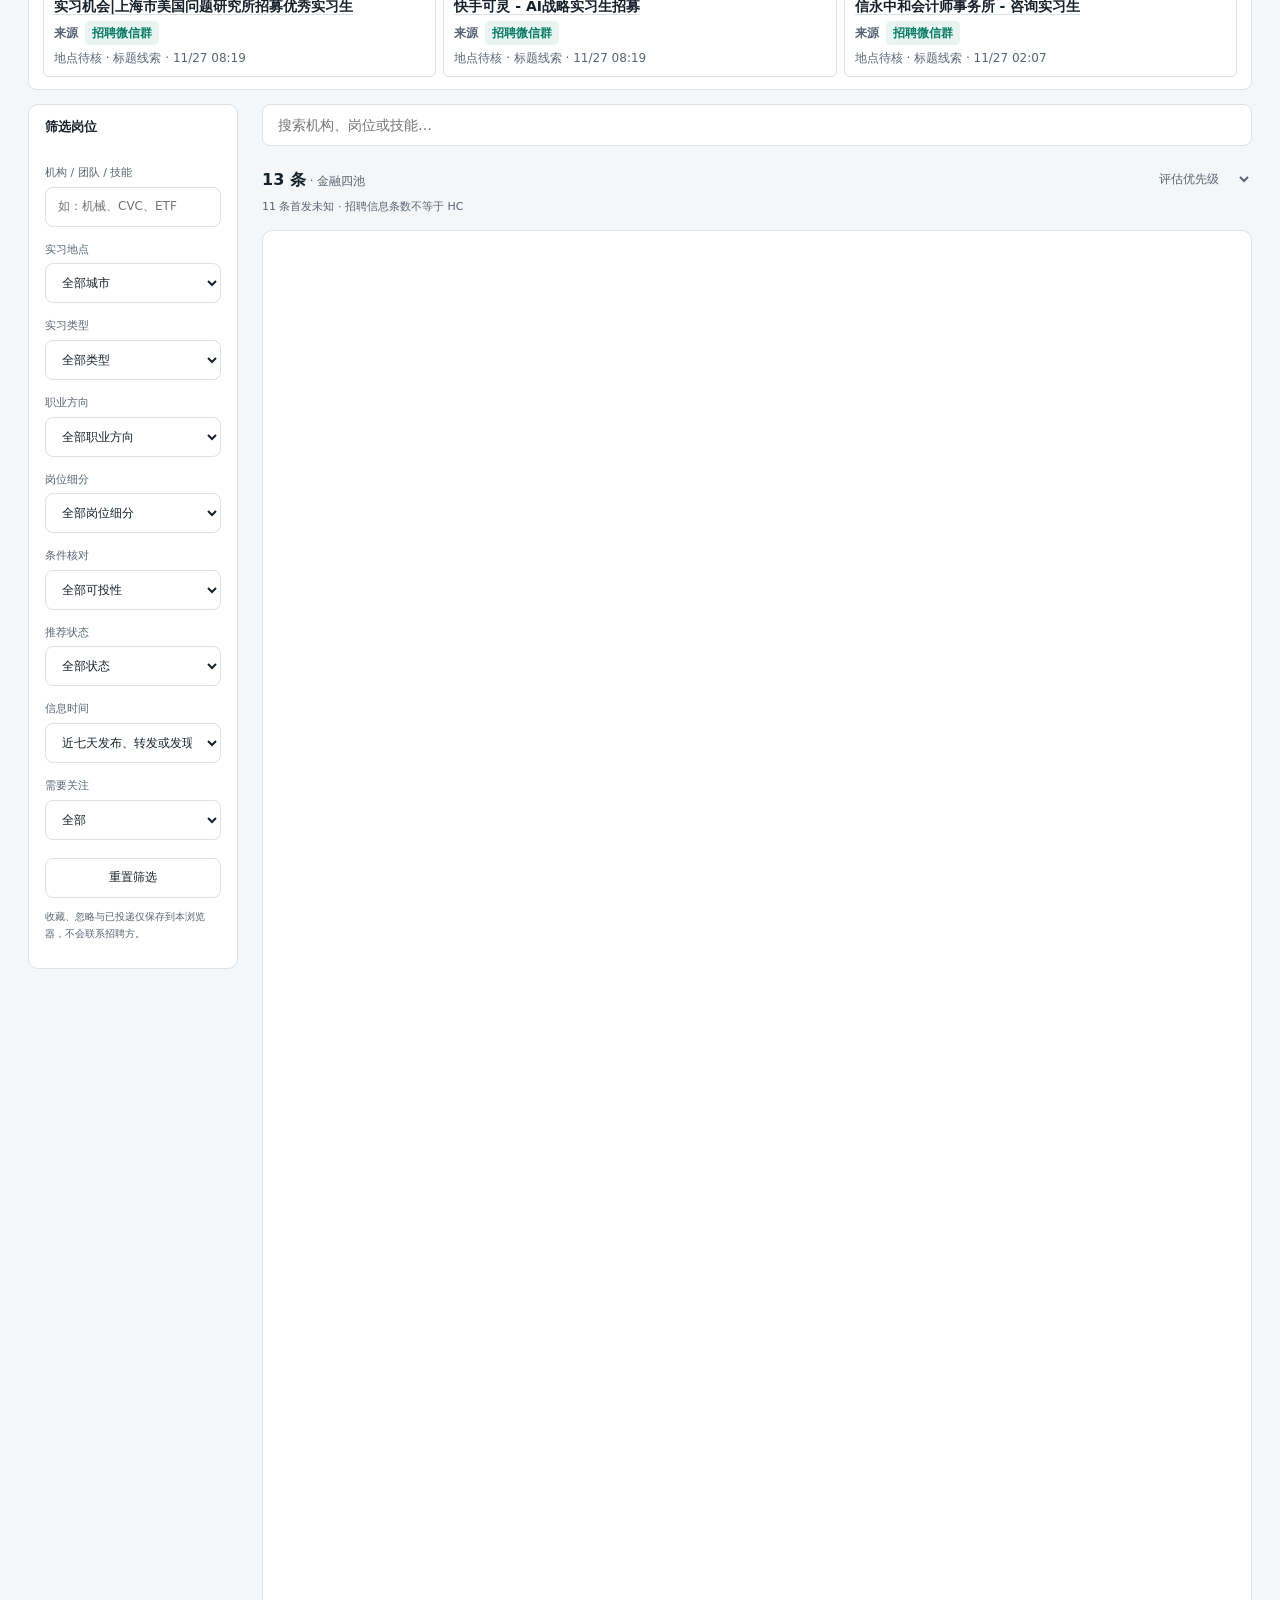
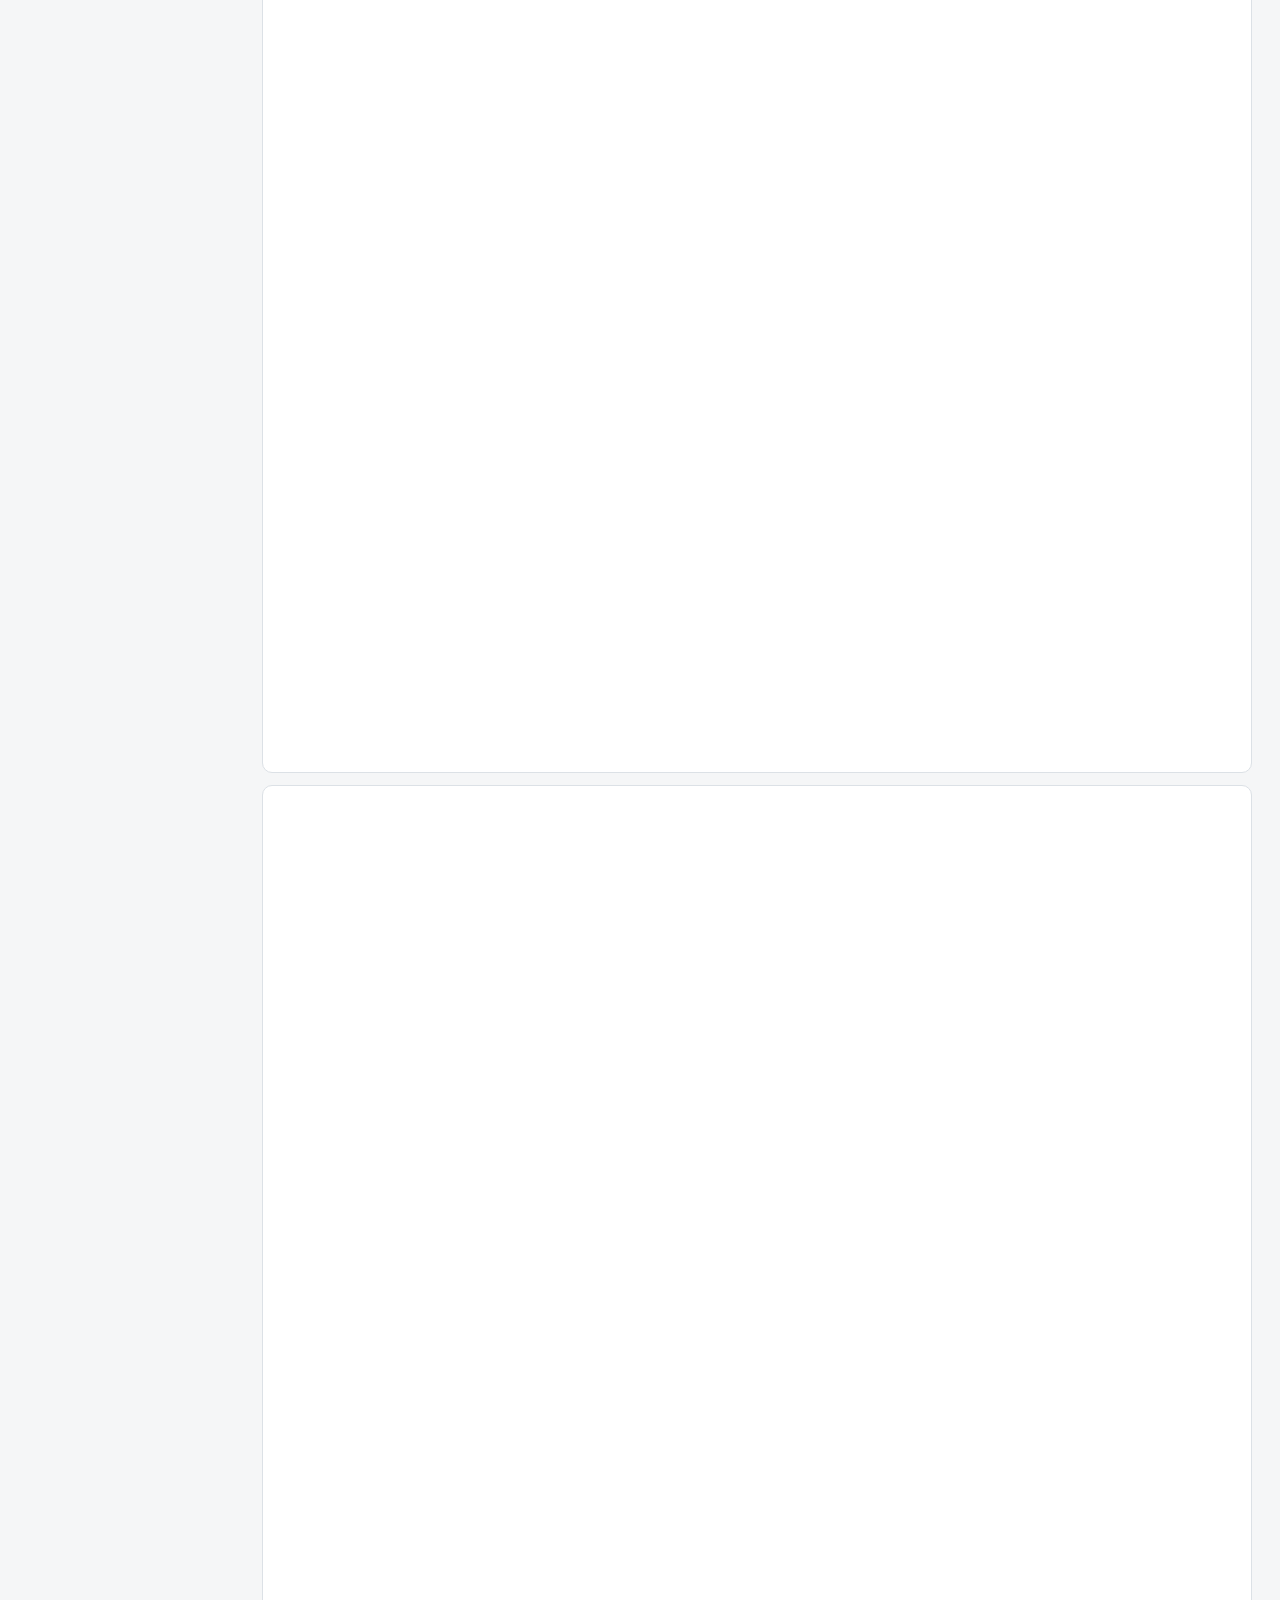
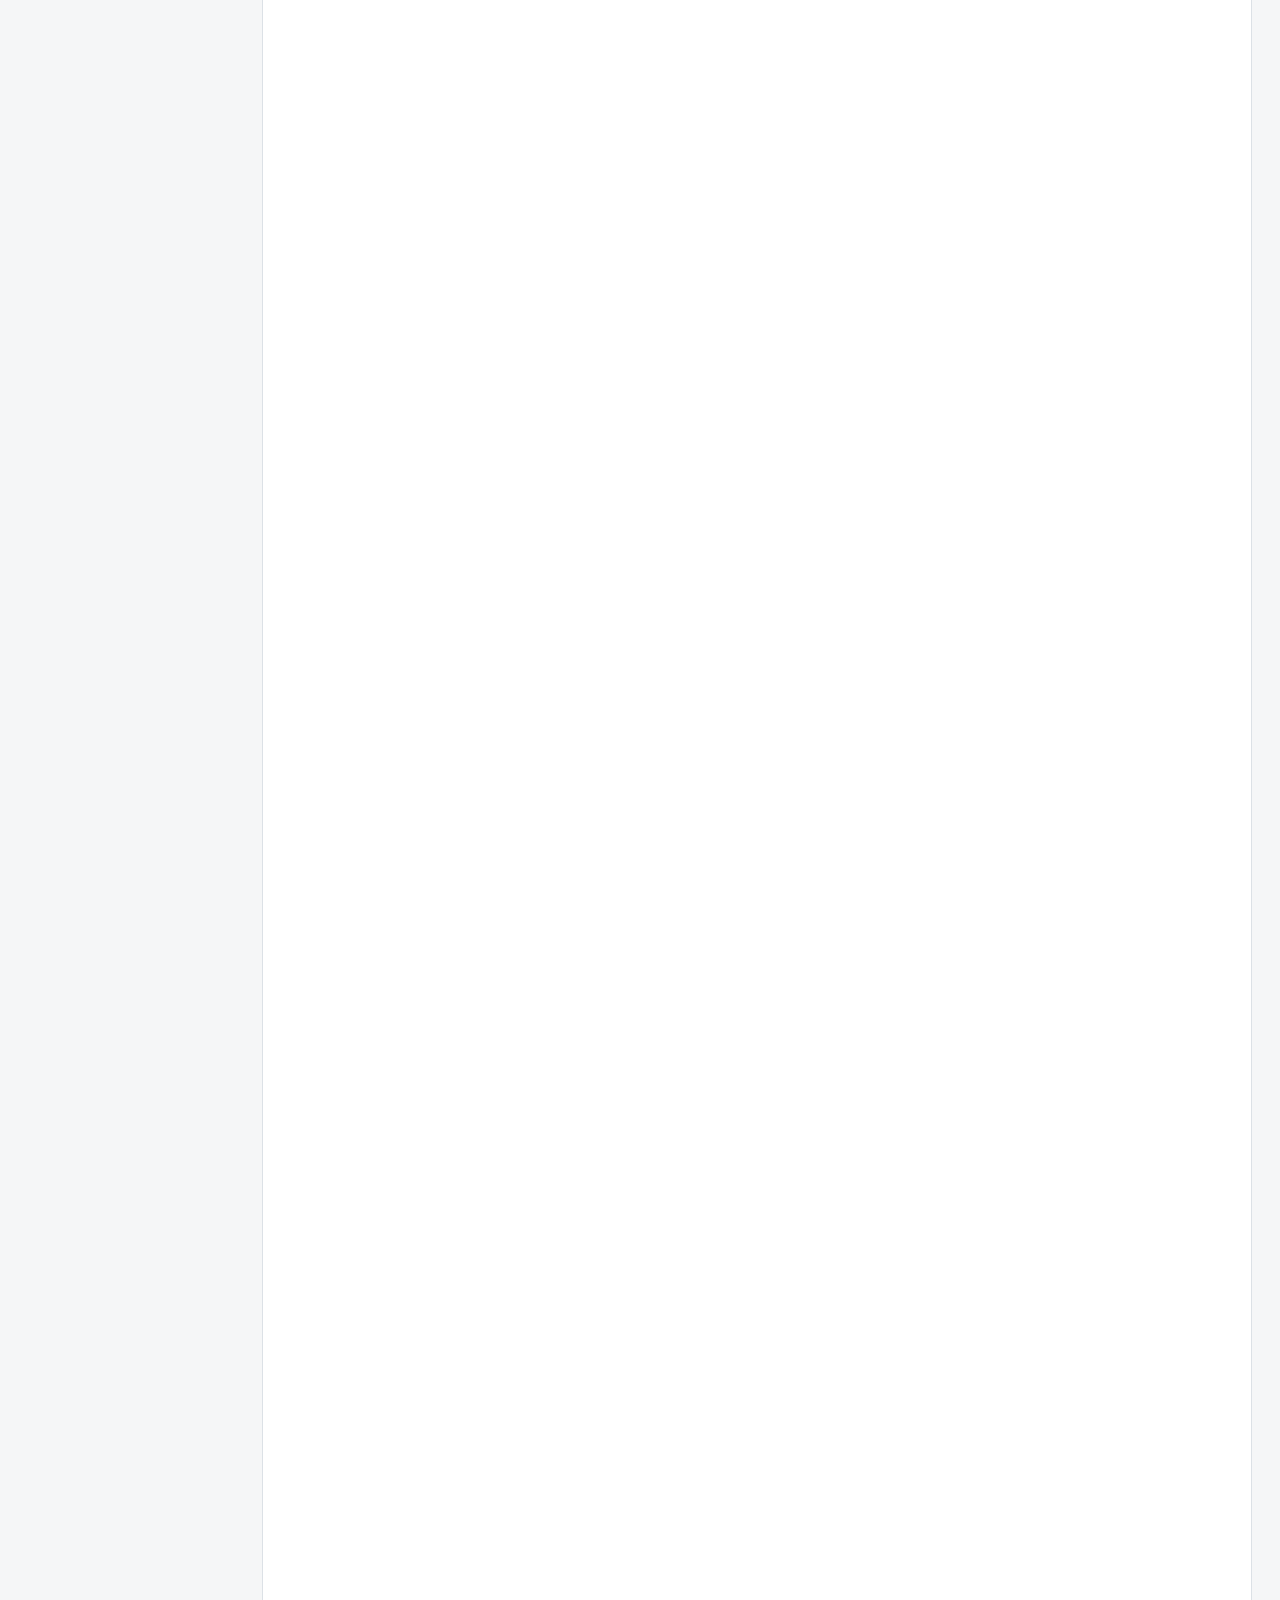
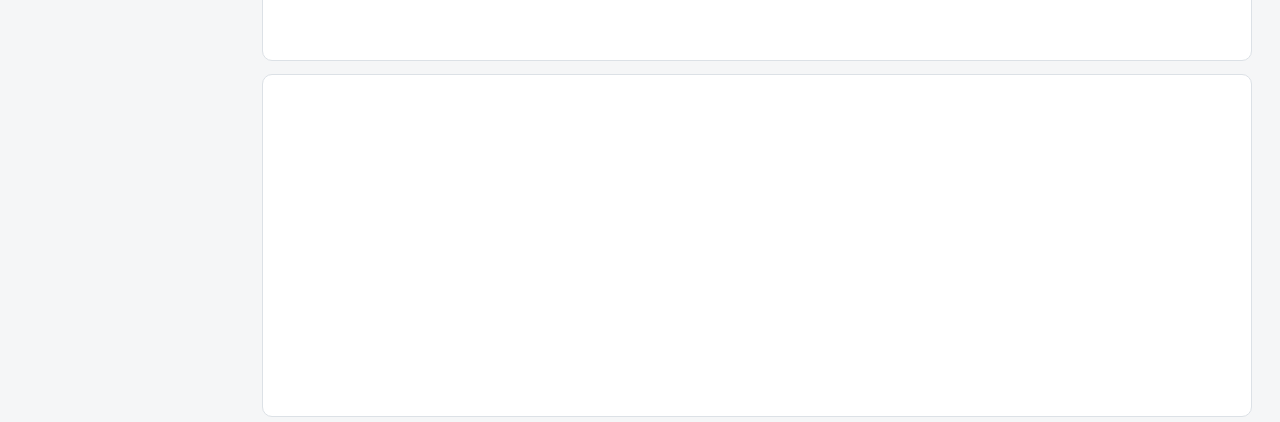
==== commit 3716287c: "Publish recruitment snapshot 2026-11-29T00:12:03+08:00" ====
--- a/index.html
+++ b/index.html
@@ -1,5 +1,5 @@
 <!doctype html>
-<html lang="zh-CN"><head><meta charset="utf-8"><meta name="viewport" content="width=device-width,initial-scale=1"><title>实习雷达 · 金融方向</title><link rel="stylesheet" href="./finance.css?v=career-method-20261119-3"><link rel="stylesheet" href="./reading-queue.css?v=daily-view-1"><script src="./reading-queue.js?v=daily-view-1"></script><script src="./finance.js?v=28d37442b09389e0" defer></script><meta name="robots" content="noindex,nofollow"><meta name="referrer" content="no-referrer"><link rel="stylesheet" href="./publication.css"><script src="./publication.js"></script></head>
+<html lang="zh-CN"><head><meta charset="utf-8"><meta name="viewport" content="width=device-width,initial-scale=1"><title>实习雷达 · 金融方向</title><link rel="stylesheet" href="./finance.css?v=career-method-20261119-3"><link rel="stylesheet" href="./reading-queue.css?v=daily-view-1"><script src="./reading-queue.js?v=daily-view-1"></script><script src="./finance.js?v=d085c874fee04f7d" defer></script><meta name="robots" content="noindex,nofollow"><meta name="referrer" content="no-referrer"><link rel="stylesheet" href="./publication.css"><script src="./publication.js"></script></head>
 <body><a class="skip" href="#main">跳到岗位</a><div class="shell">
 <header><div class="brand"><span class="radar-mark" aria-hidden="true">◉</span><h1>实习雷达</h1><span class="edition">金融方向</span></div><div class="actions"><a href="./product.html">产品实习 ↗</a><a id="mobile" hidden target="_blank" rel="noopener noreferrer">手机入口</a><button id="refresh" hidden disabled>更新岗位</button></div></header><aside class="publication-bar" id="publication-status" role="status">正在读取保存时间…</aside>
 <div id="error" role="alert" hidden></div><div class="statusbar"><span id="status" role="status" aria-live="polite">正在读取…</span><span id="stamp"></span></div>
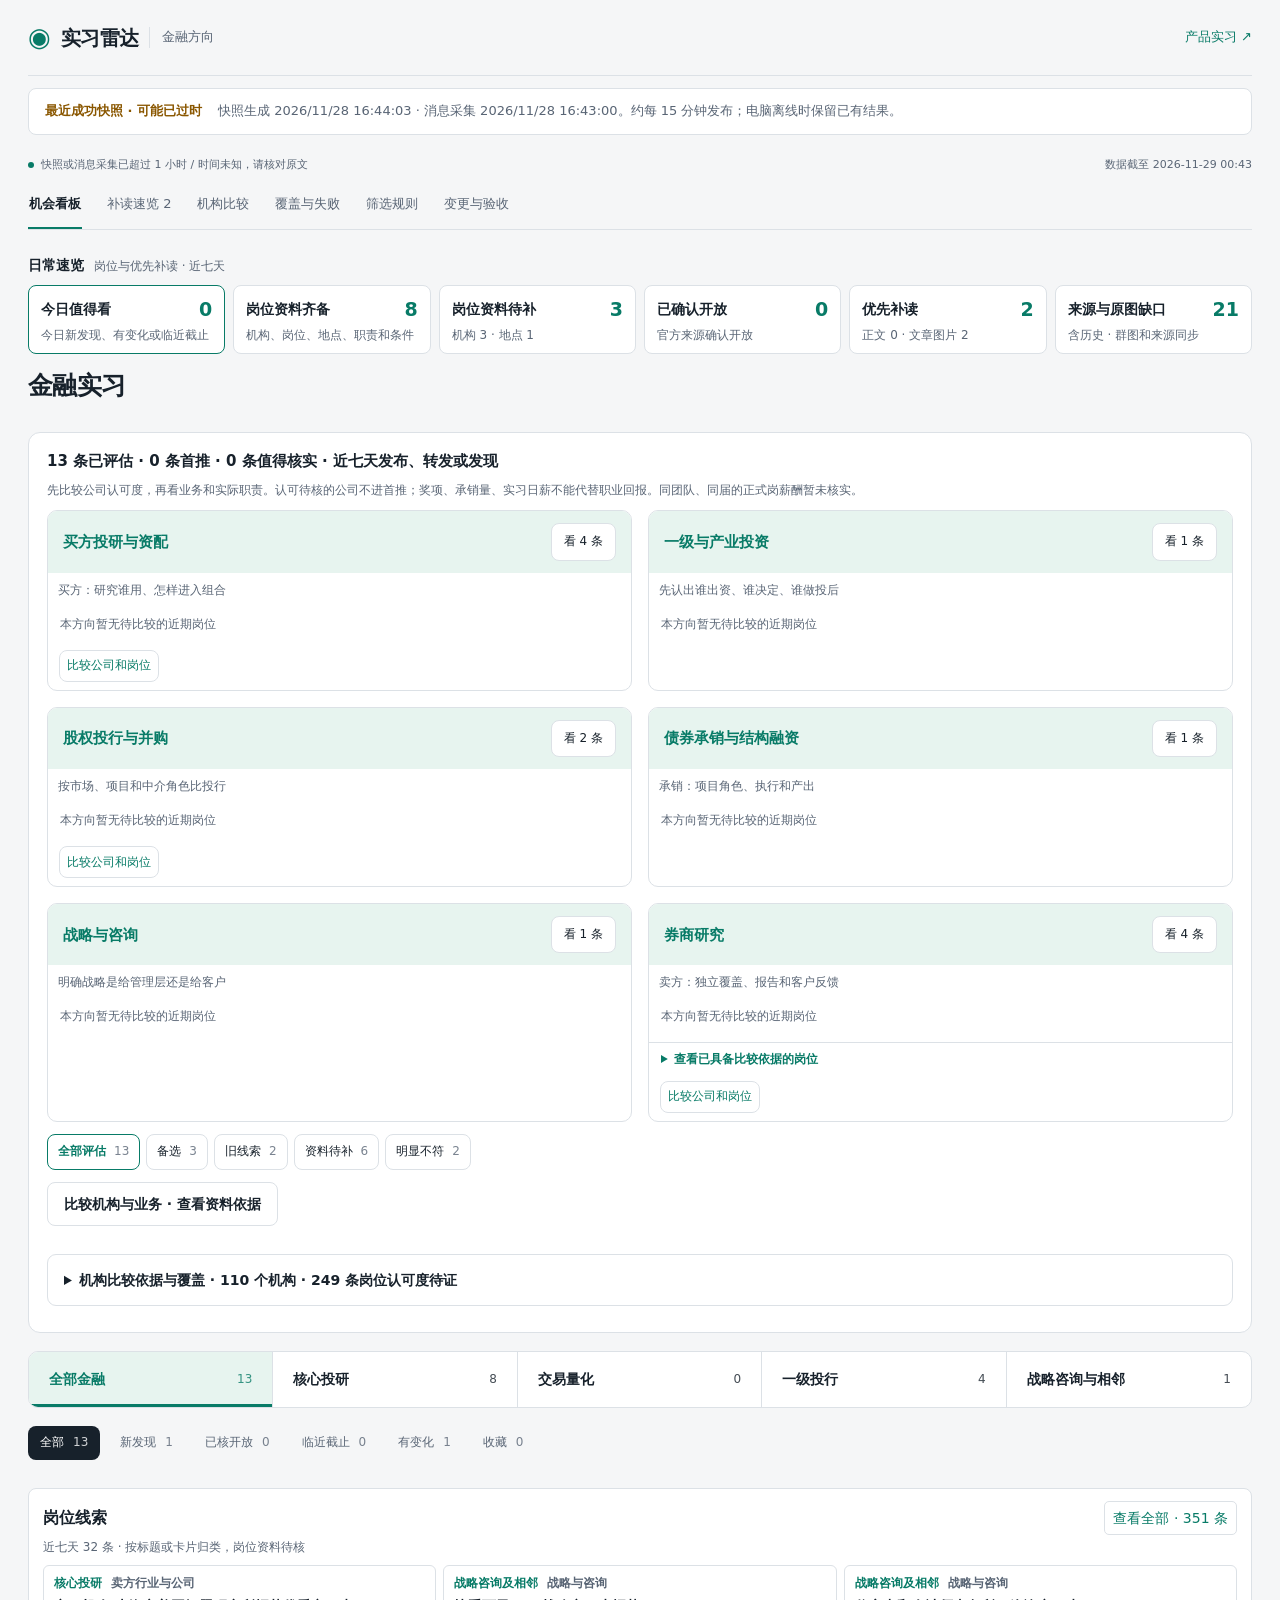
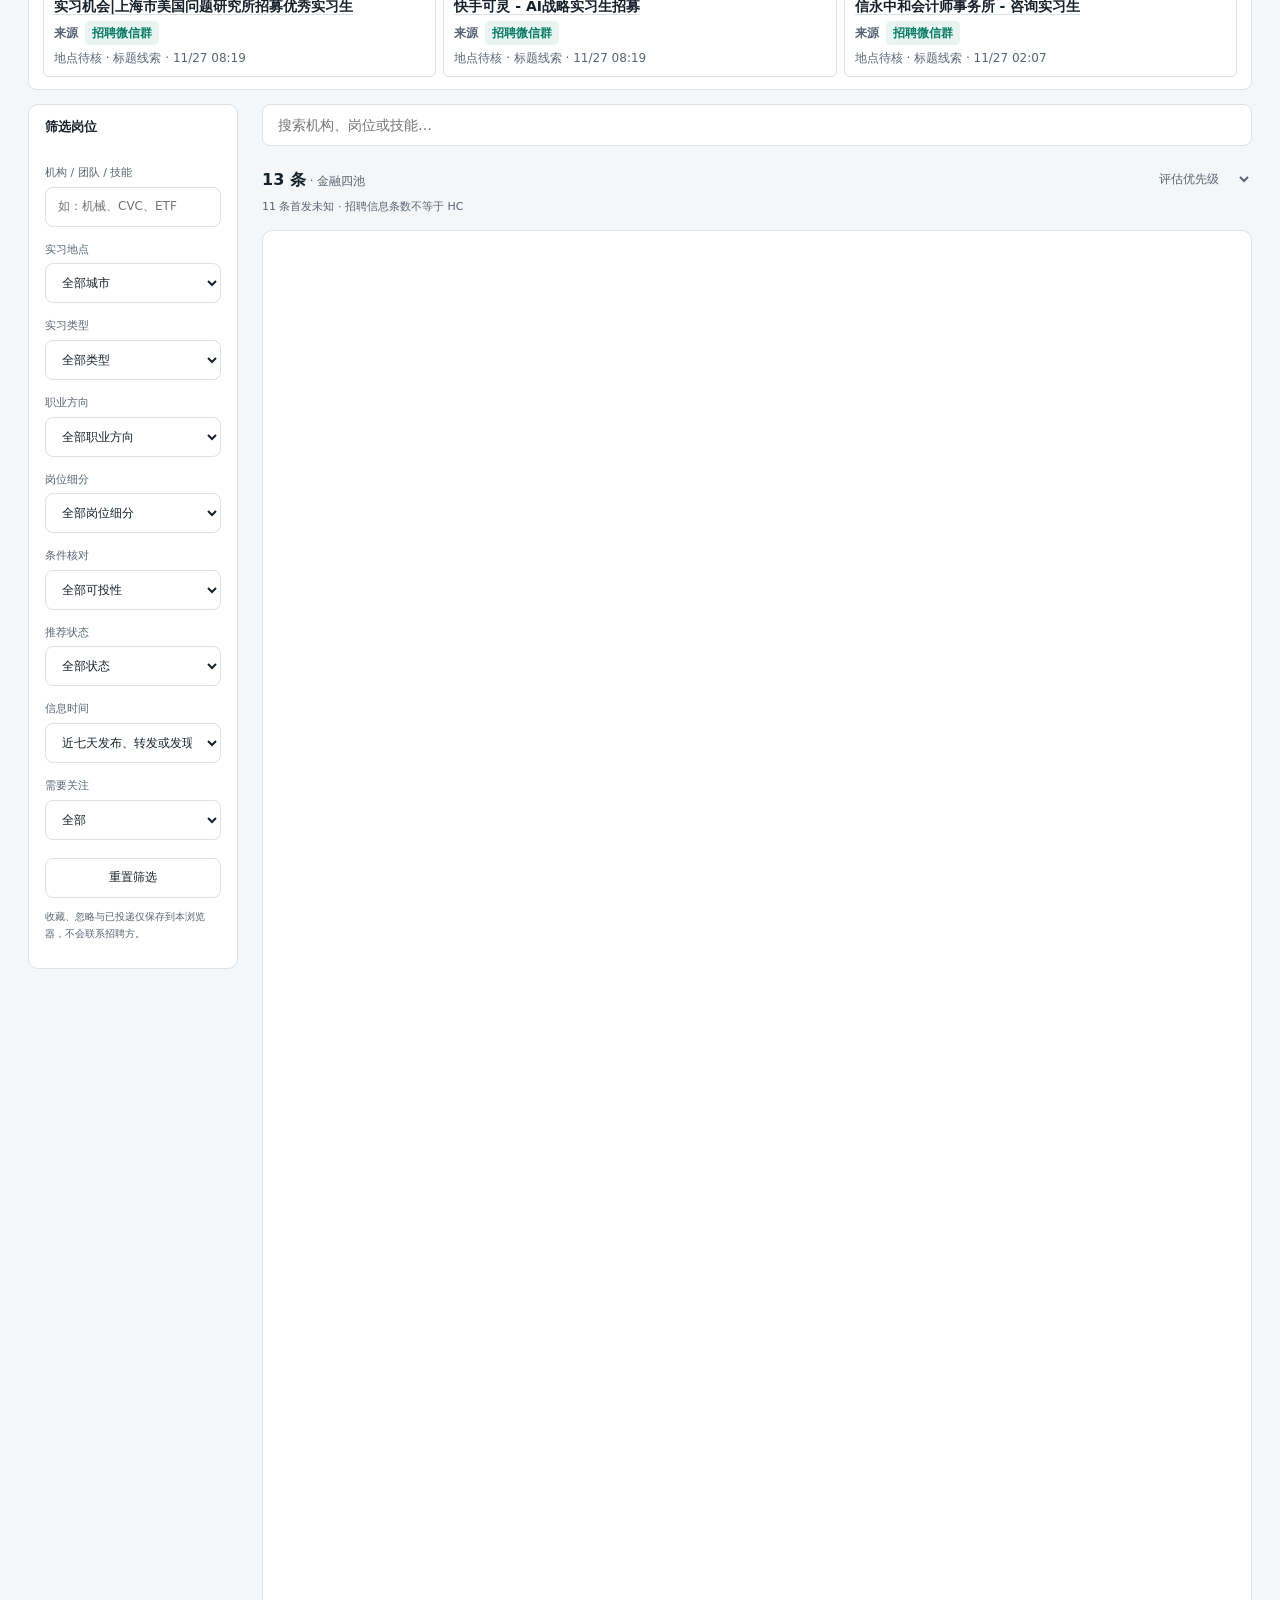
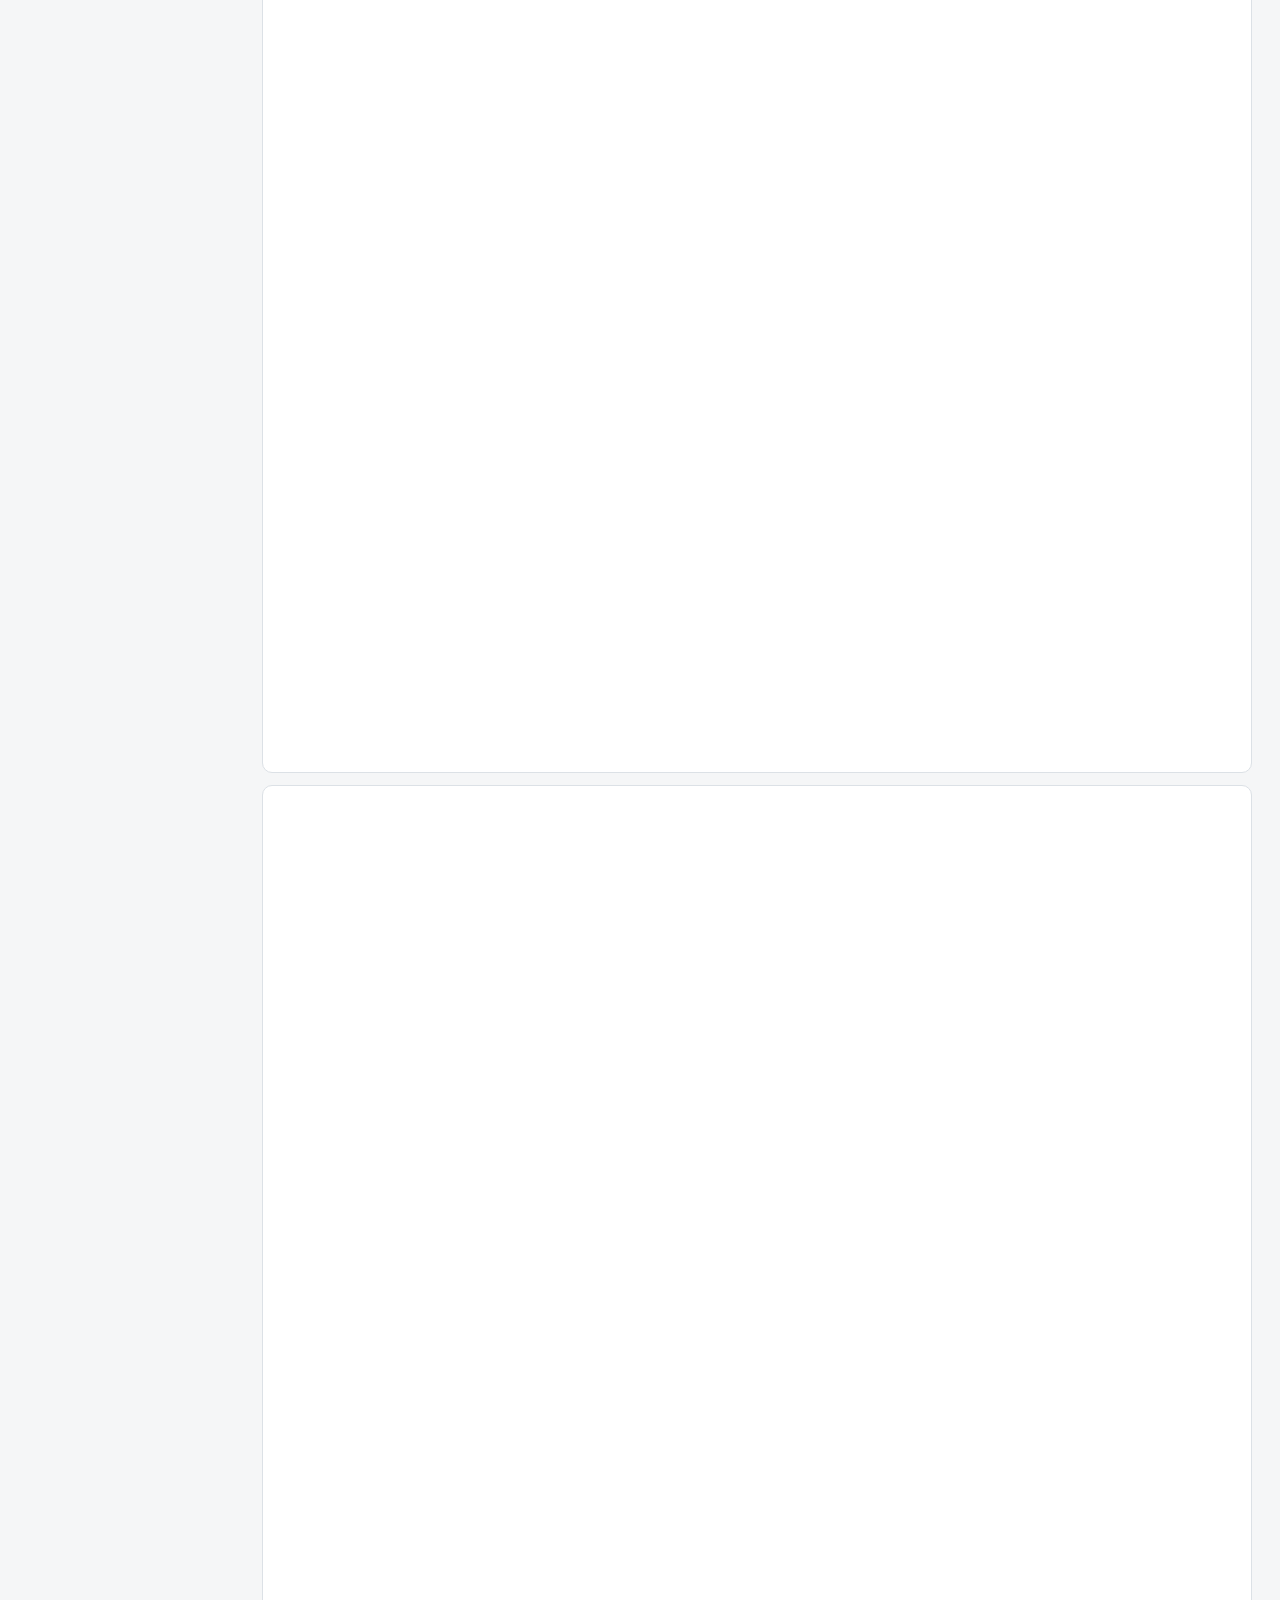
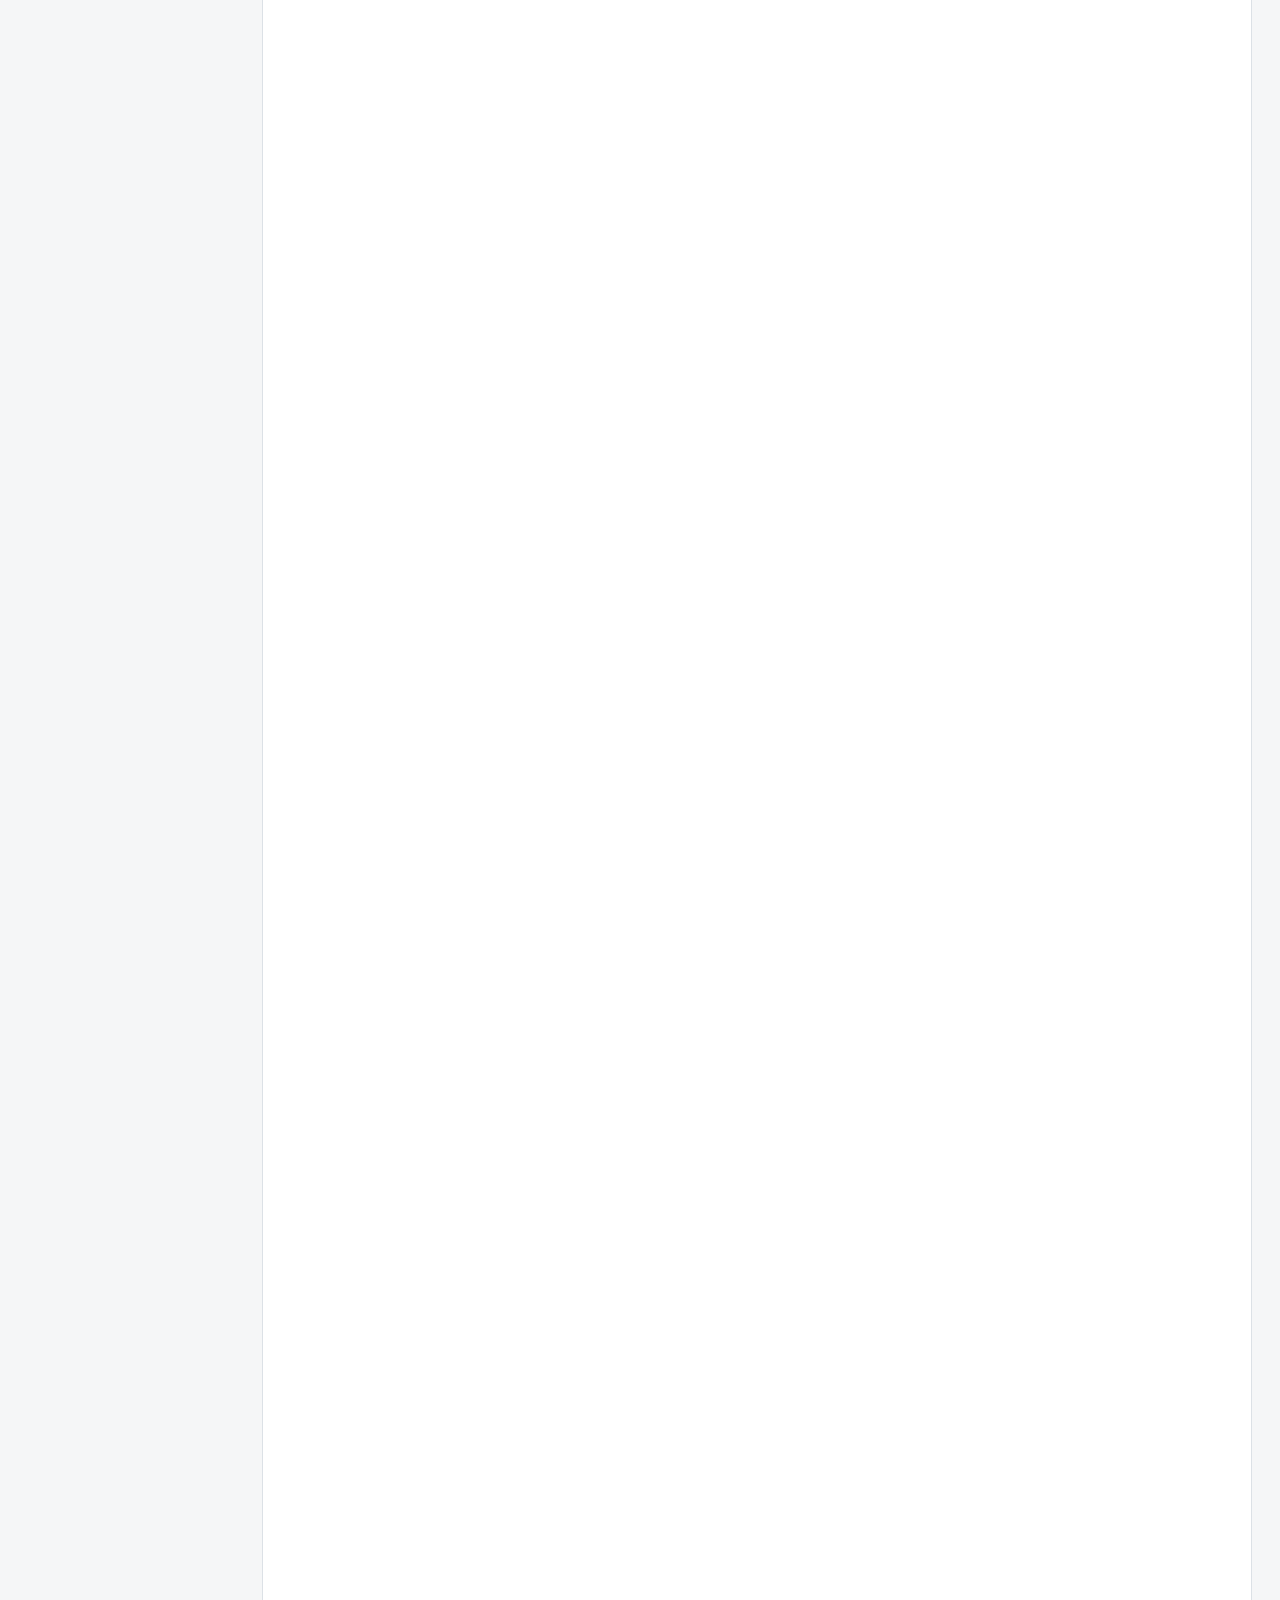
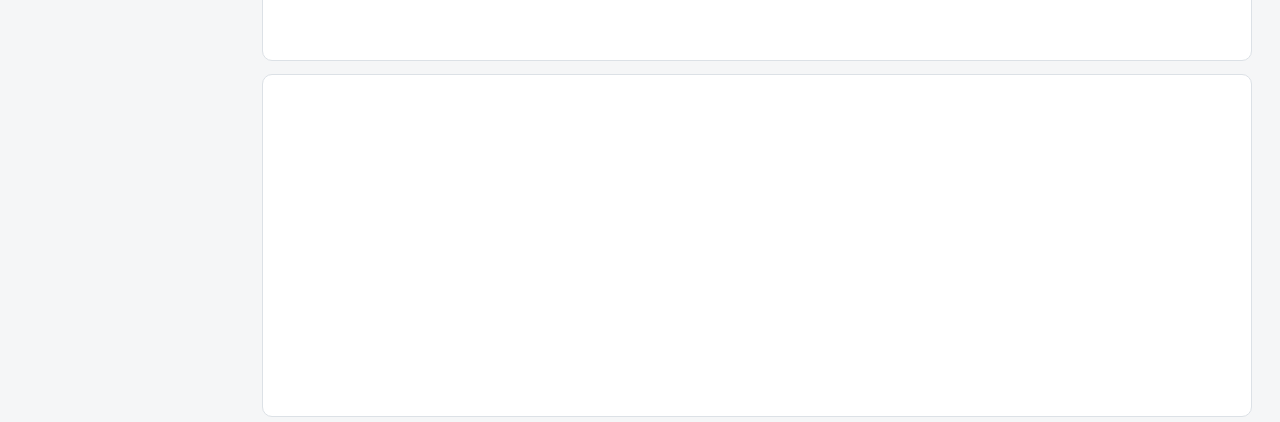
==== commit f429c664: "Publish recruitment snapshot 2026-11-29T00:44:03+08:00" ====
--- a/index.html
+++ b/index.html
@@ -1,5 +1,5 @@
 <!doctype html>
-<html lang="zh-CN"><head><meta charset="utf-8"><meta name="viewport" content="width=device-width,initial-scale=1"><title>实习雷达 · 金融方向</title><link rel="stylesheet" href="./finance.css?v=career-method-20261119-3"><link rel="stylesheet" href="./reading-queue.css?v=daily-view-1"><script src="./reading-queue.js?v=daily-view-1"></script><script src="./finance.js?v=d085c874fee04f7d" defer></script><meta name="robots" content="noindex,nofollow"><meta name="referrer" content="no-referrer"><link rel="stylesheet" href="./publication.css"><script src="./publication.js"></script></head>
+<html lang="zh-CN"><head><meta charset="utf-8"><meta name="viewport" content="width=device-width,initial-scale=1"><title>实习雷达 · 金融方向</title><link rel="stylesheet" href="./finance.css?v=career-method-20261119-3"><link rel="stylesheet" href="./reading-queue.css?v=daily-view-1"><script src="./reading-queue.js?v=daily-view-1"></script><script src="./finance.js?v=617ac2e8b14bf6da" defer></script><meta name="robots" content="noindex,nofollow"><meta name="referrer" content="no-referrer"><link rel="stylesheet" href="./publication.css"><script src="./publication.js"></script></head>
 <body><a class="skip" href="#main">跳到岗位</a><div class="shell">
 <header><div class="brand"><span class="radar-mark" aria-hidden="true">◉</span><h1>实习雷达</h1><span class="edition">金融方向</span></div><div class="actions"><a href="./product.html">产品实习 ↗</a><a id="mobile" hidden target="_blank" rel="noopener noreferrer">手机入口</a><button id="refresh" hidden disabled>更新岗位</button></div></header><aside class="publication-bar" id="publication-status" role="status">正在读取保存时间…</aside>
 <div id="error" role="alert" hidden></div><div class="statusbar"><span id="status" role="status" aria-live="polite">正在读取…</span><span id="stamp"></span></div>
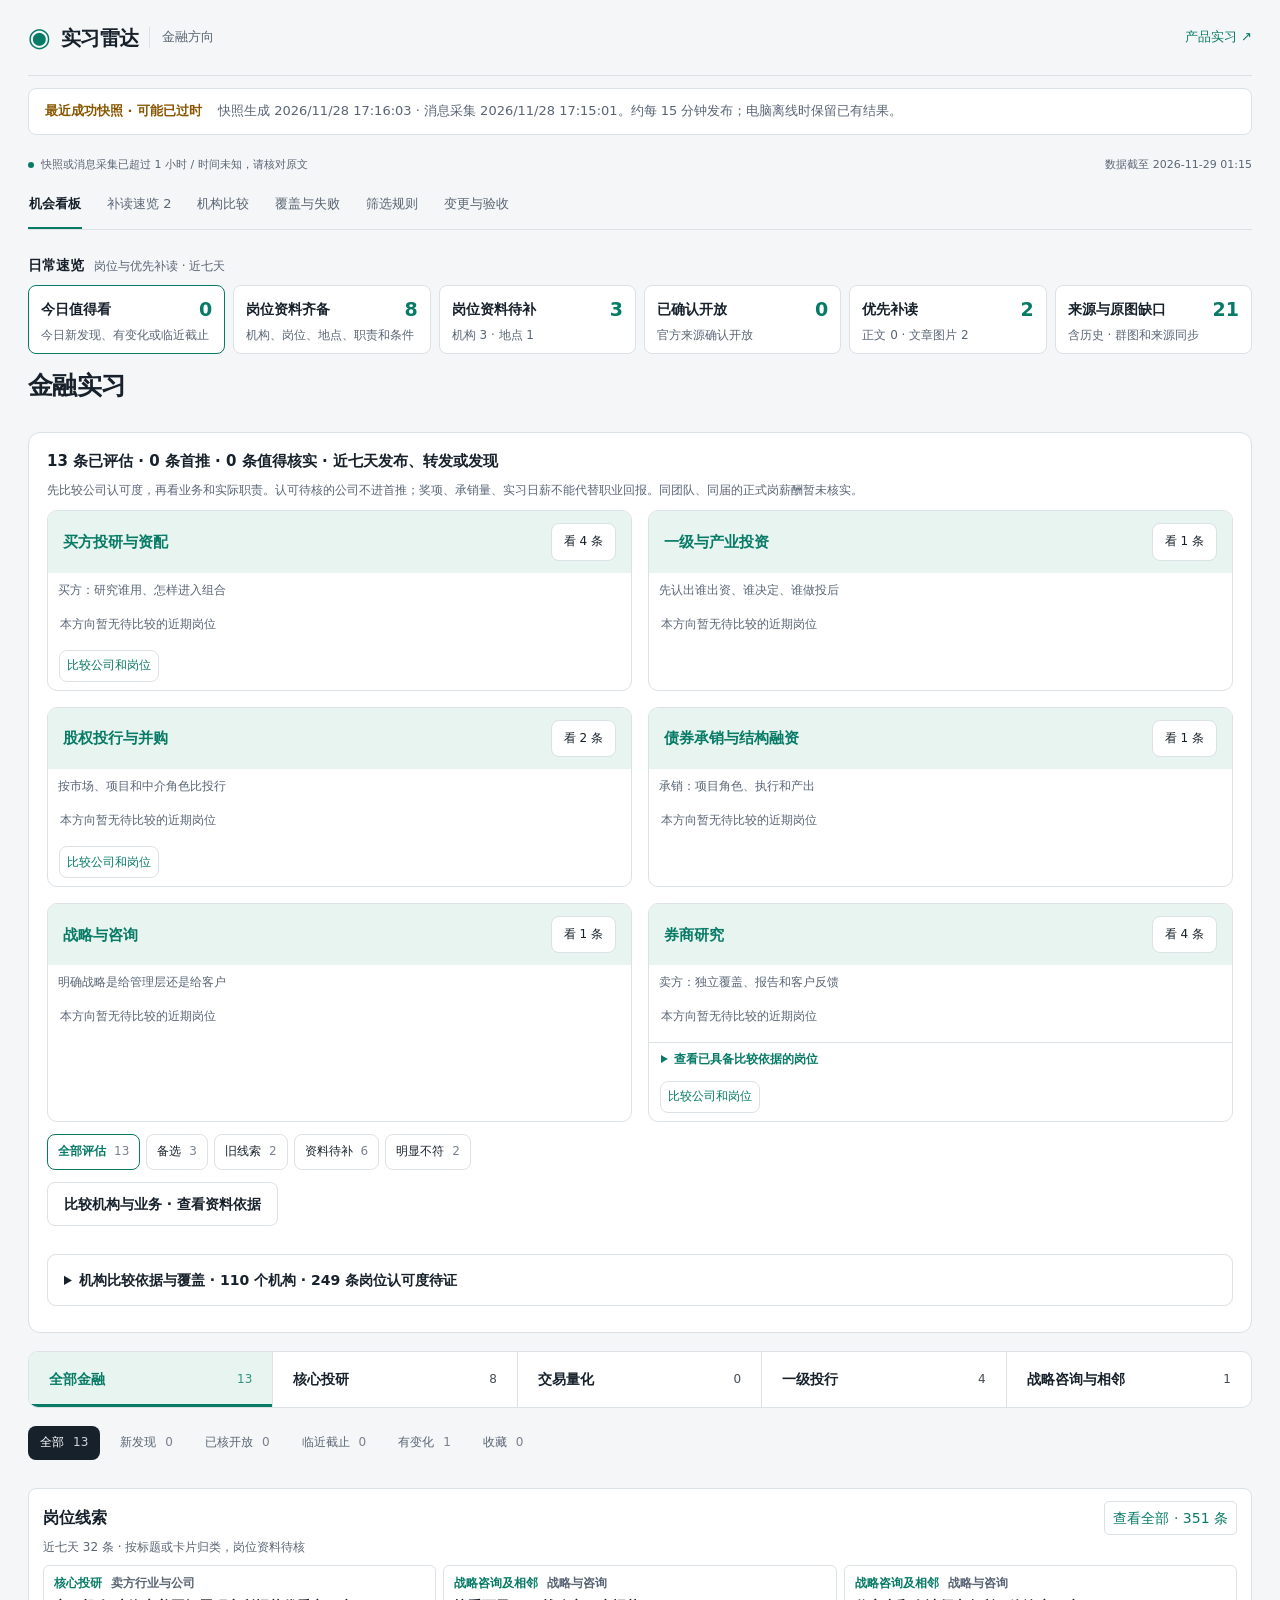
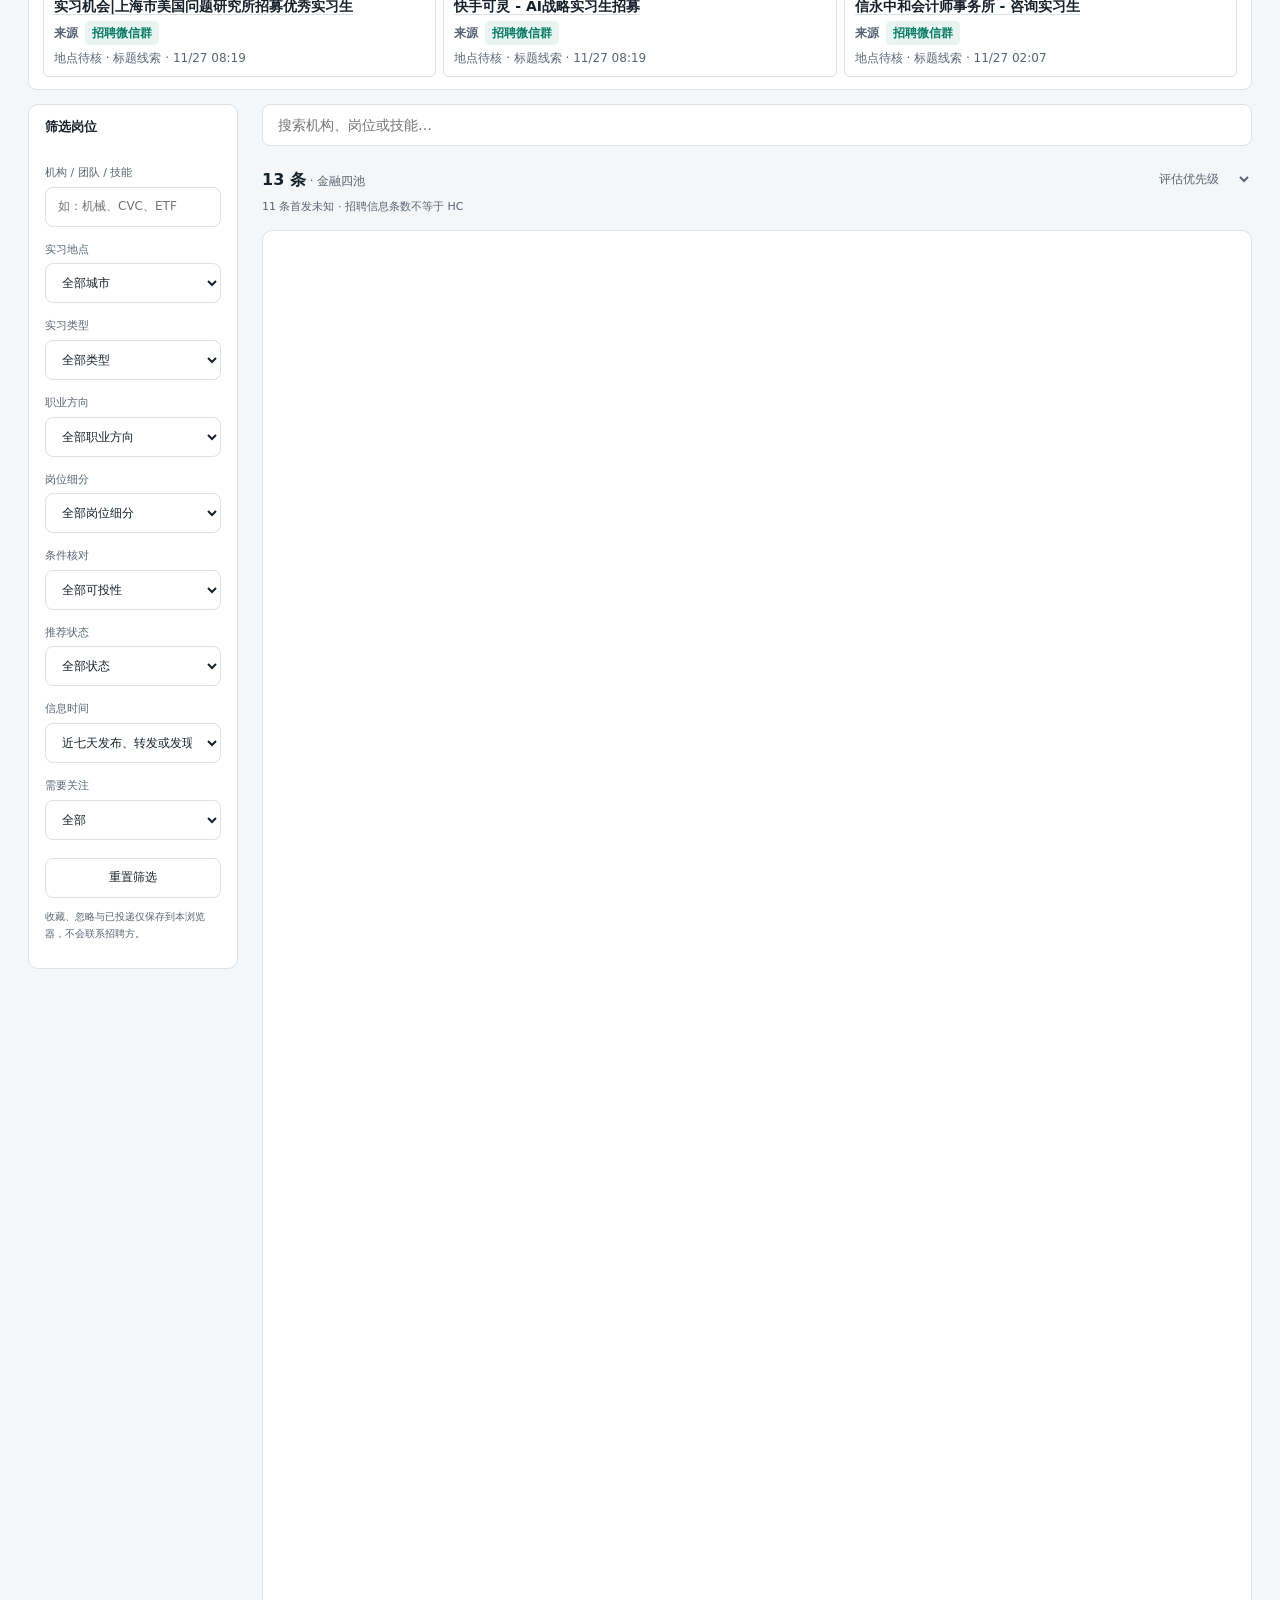
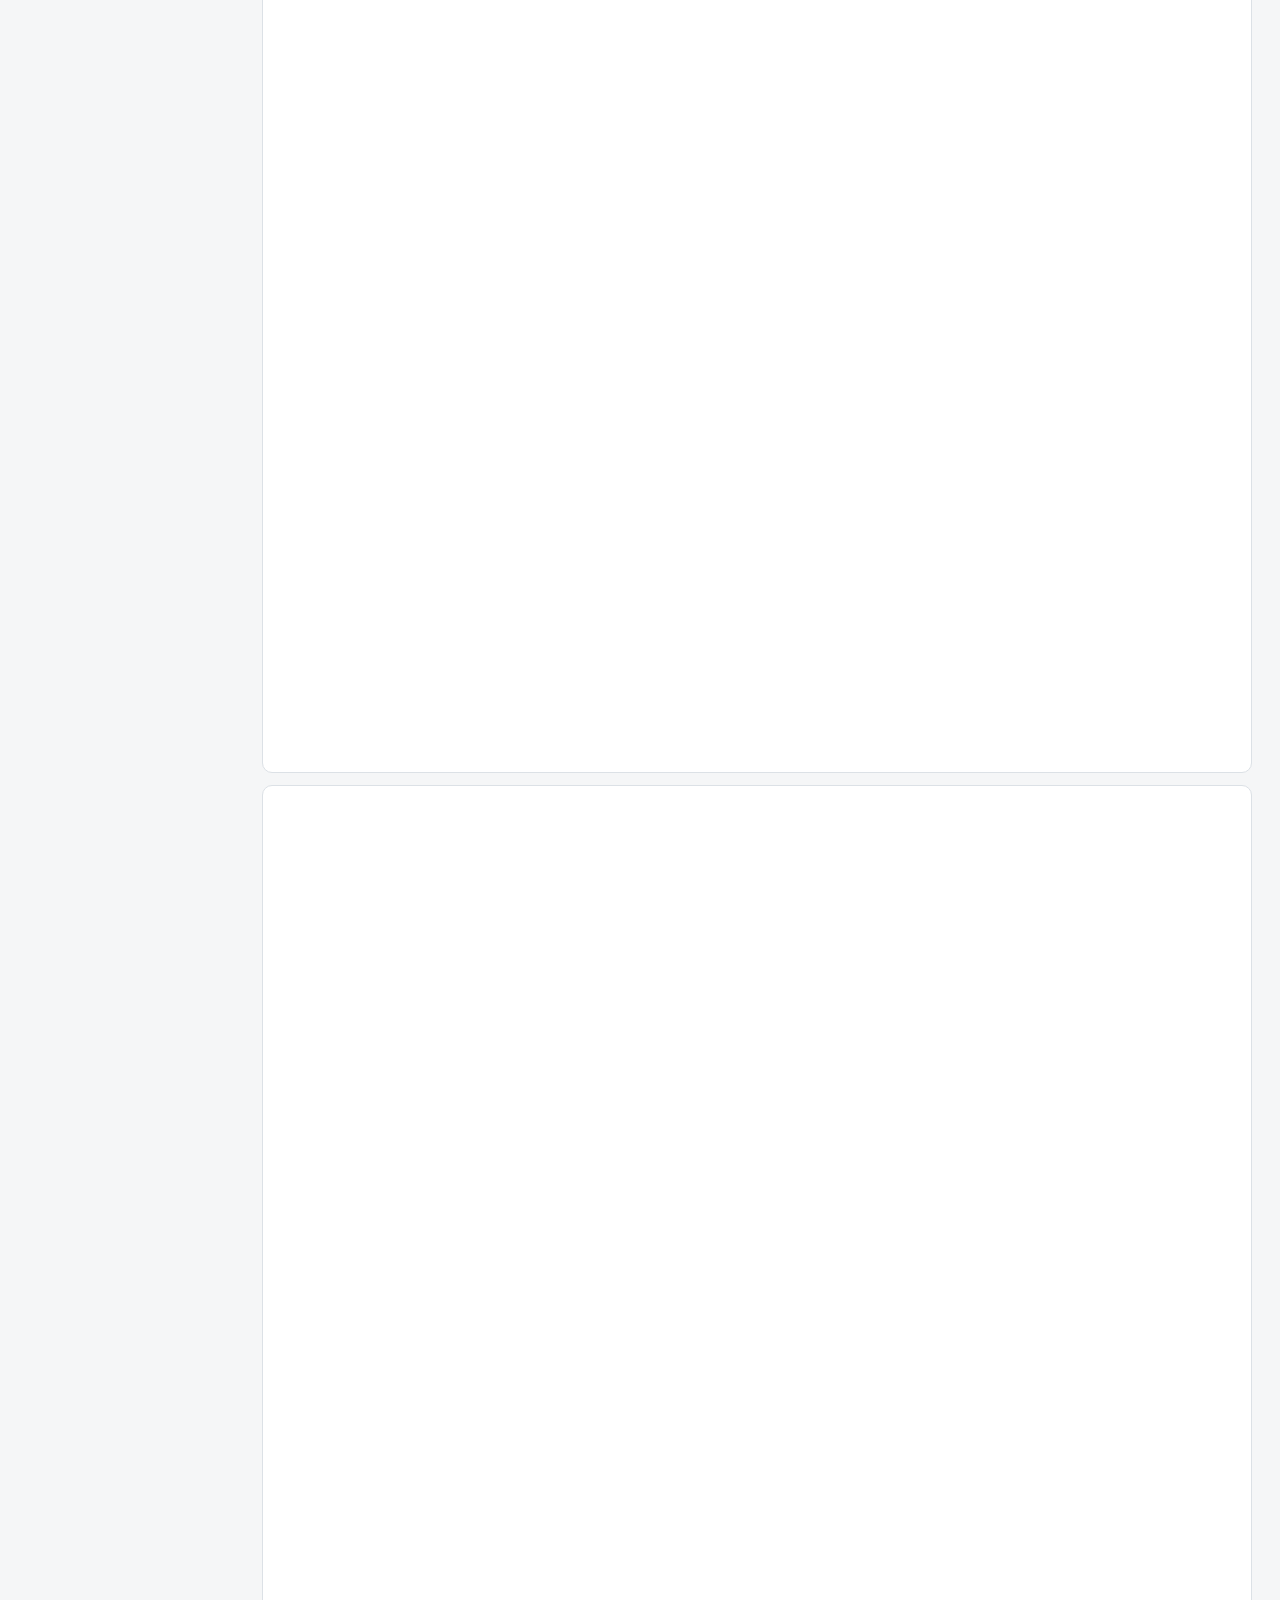
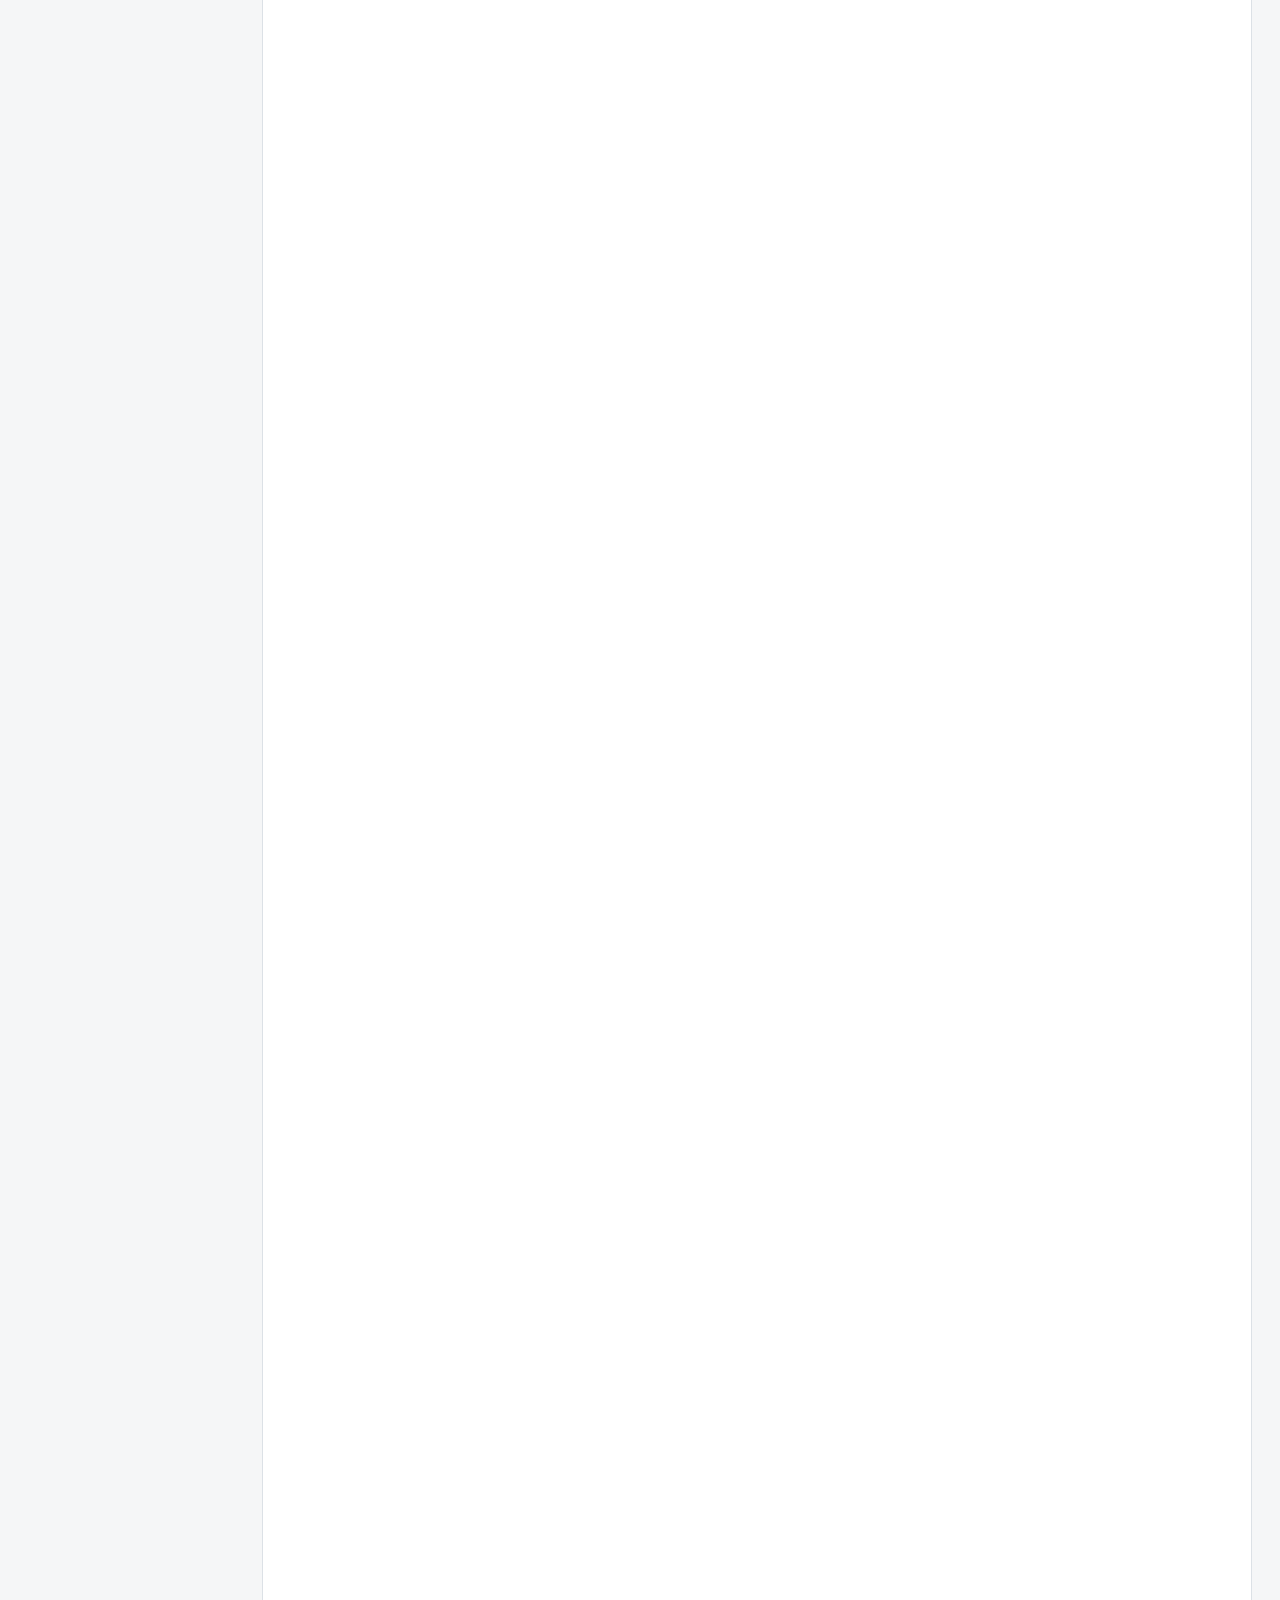
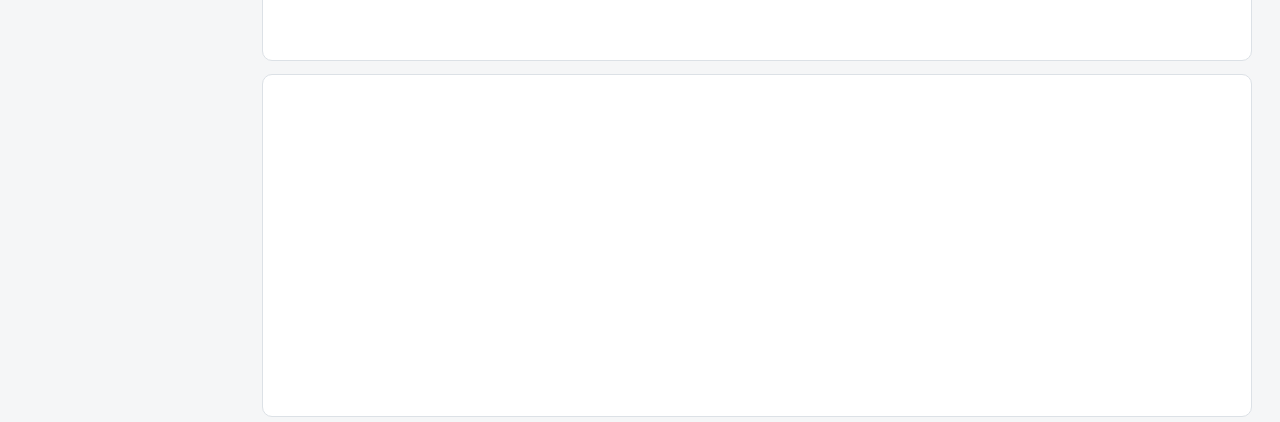
==== commit 8c8af903: "Publish recruitment snapshot 2026-11-29T01:16:03+08:00" ====
--- a/index.html
+++ b/index.html
@@ -1,5 +1,5 @@
 <!doctype html>
-<html lang="zh-CN"><head><meta charset="utf-8"><meta name="viewport" content="width=device-width,initial-scale=1"><title>实习雷达 · 金融方向</title><link rel="stylesheet" href="./finance.css?v=career-method-20261119-3"><link rel="stylesheet" href="./reading-queue.css?v=daily-view-1"><script src="./reading-queue.js?v=daily-view-1"></script><script src="./finance.js?v=617ac2e8b14bf6da" defer></script><meta name="robots" content="noindex,nofollow"><meta name="referrer" content="no-referrer"><link rel="stylesheet" href="./publication.css"><script src="./publication.js"></script></head>
+<html lang="zh-CN"><head><meta charset="utf-8"><meta name="viewport" content="width=device-width,initial-scale=1"><title>实习雷达 · 金融方向</title><link rel="stylesheet" href="./finance.css?v=career-method-20261119-3"><link rel="stylesheet" href="./reading-queue.css?v=daily-view-1"><script src="./reading-queue.js?v=daily-view-1"></script><script src="./finance.js?v=2783afaf24087450" defer></script><meta name="robots" content="noindex,nofollow"><meta name="referrer" content="no-referrer"><link rel="stylesheet" href="./publication.css"><script src="./publication.js"></script></head>
 <body><a class="skip" href="#main">跳到岗位</a><div class="shell">
 <header><div class="brand"><span class="radar-mark" aria-hidden="true">◉</span><h1>实习雷达</h1><span class="edition">金融方向</span></div><div class="actions"><a href="./product.html">产品实习 ↗</a><a id="mobile" hidden target="_blank" rel="noopener noreferrer">手机入口</a><button id="refresh" hidden disabled>更新岗位</button></div></header><aside class="publication-bar" id="publication-status" role="status">正在读取保存时间…</aside>
 <div id="error" role="alert" hidden></div><div class="statusbar"><span id="status" role="status" aria-live="polite">正在读取…</span><span id="stamp"></span></div>
